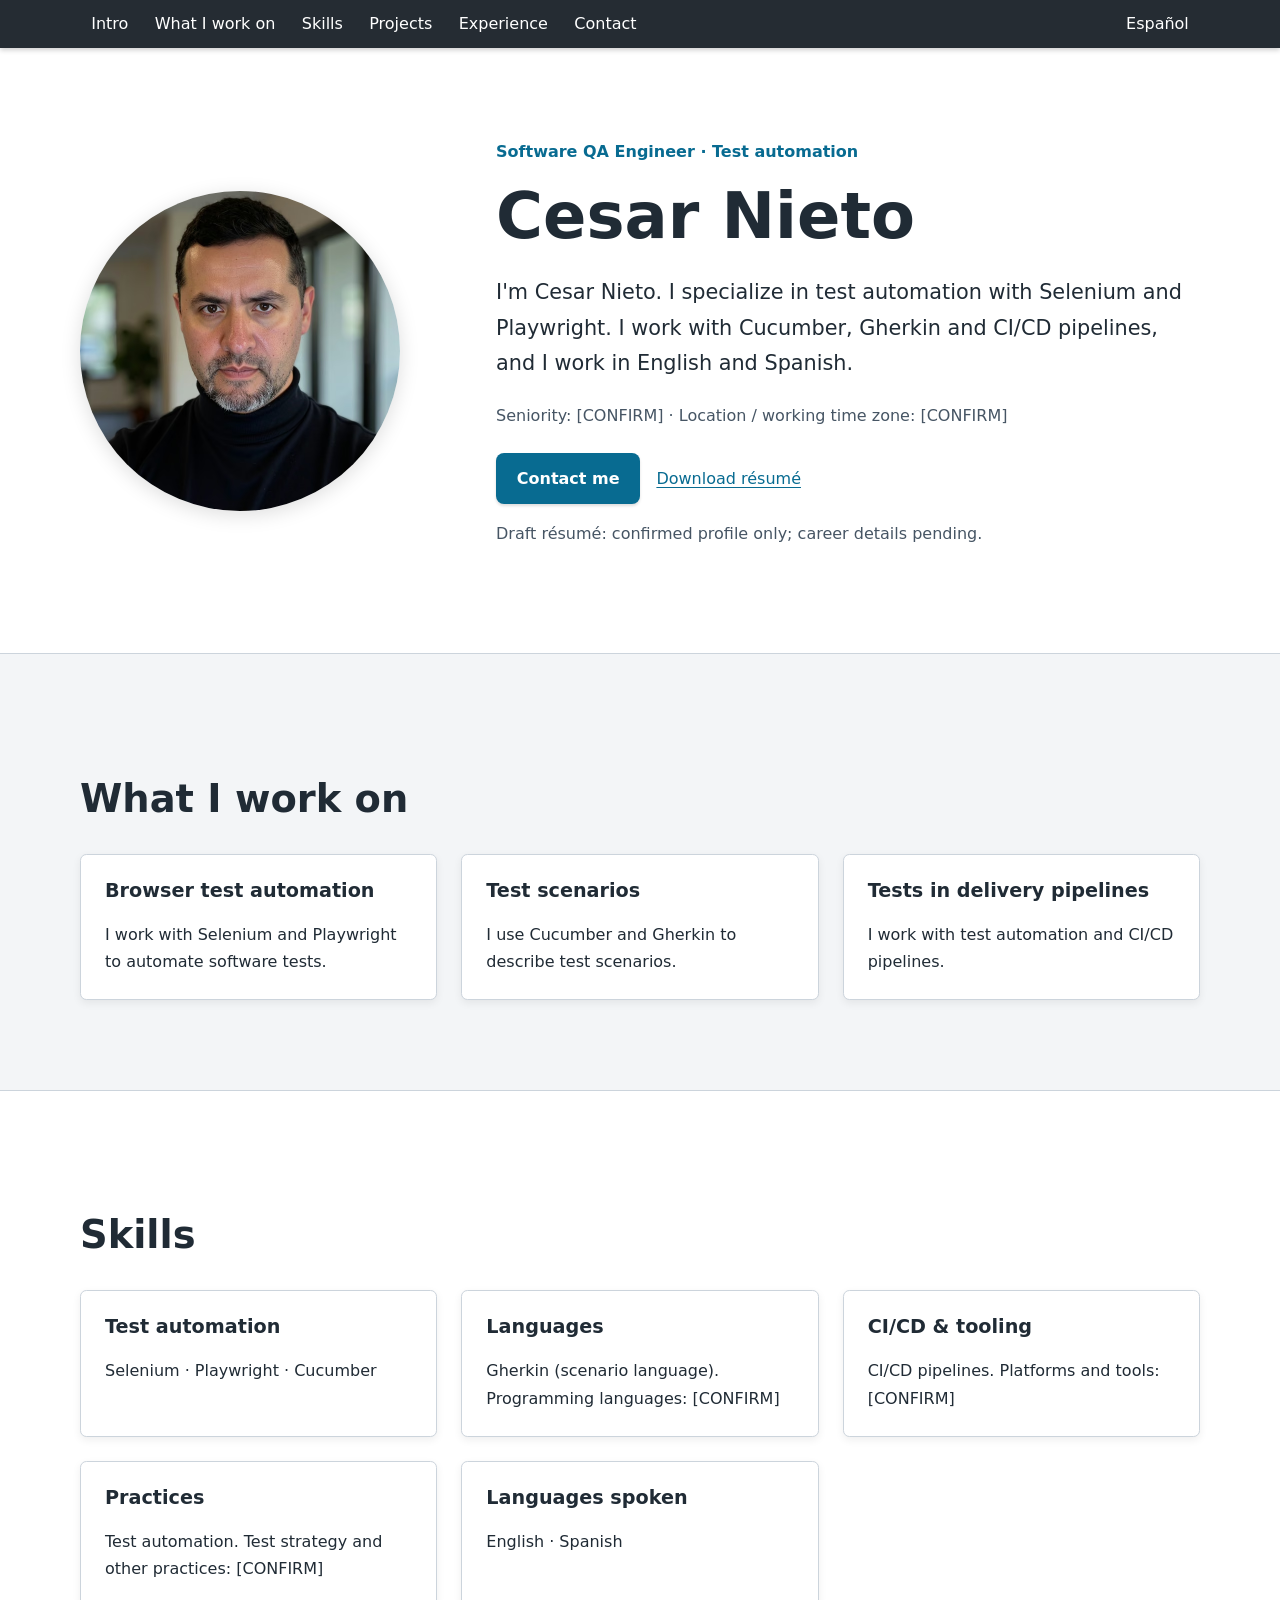
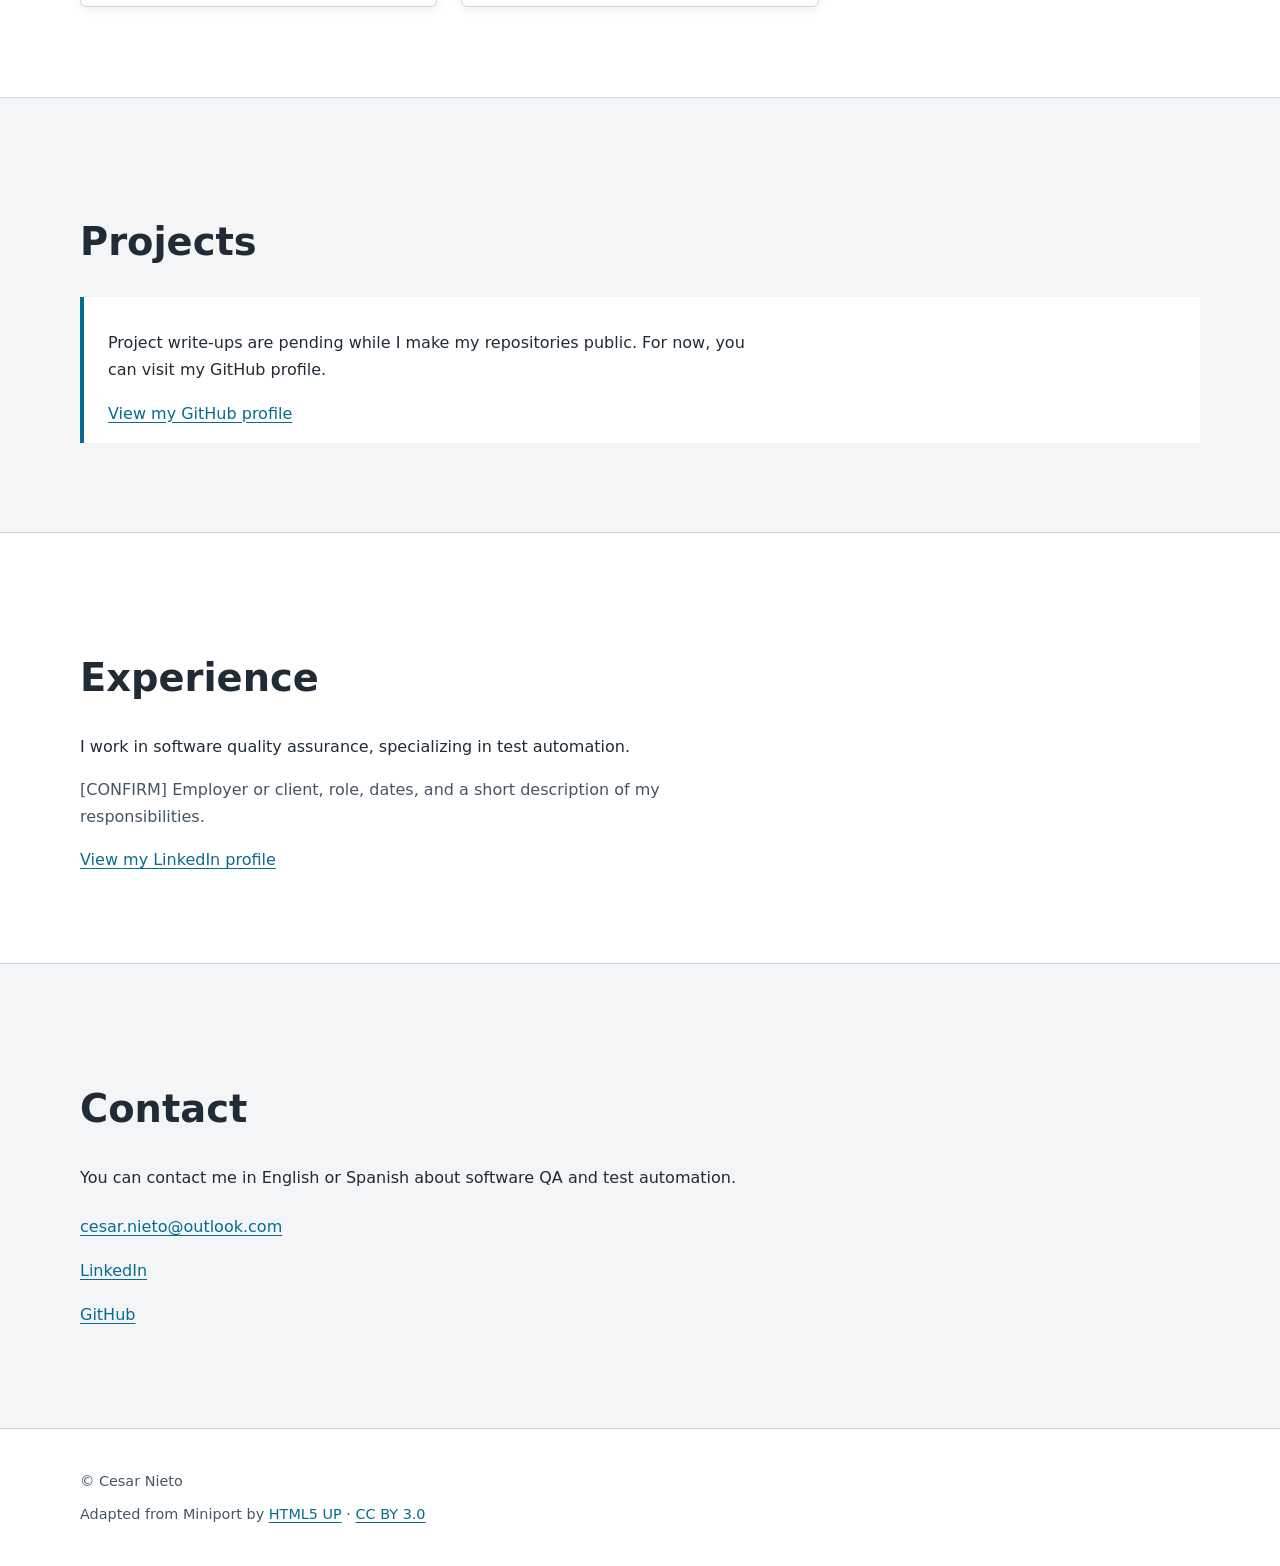
==== index.html @ 165ec26f "feat(portfolio): modernize the bilingual site and static assets" ====
<!doctype html>
<!-- Adapted from Miniport by HTML5 UP. CC BY 3.0; see LICENSE.txt. -->
<html lang="en">
<head>
  <meta charset="utf-8">
  <meta name="viewport" content="width=device-width, initial-scale=1">
  <meta name="color-scheme" content="light dark">
  <title>Cesar Nieto | Software QA Engineer</title>
  <meta name="description" content="I specialize in test automation with Selenium, Playwright, Cucumber, Gherkin and CI/CD pipelines. Contact me in English or Spanish.">
  <link rel="canonical" href="https://cesarnieto.me/">
  <link rel="alternate" hreflang="en" href="https://cesarnieto.me/">
  <link rel="alternate" hreflang="es" href="https://cesarnieto.me/es/">
  <link rel="alternate" hreflang="x-default" href="https://cesarnieto.me/">
  <meta property="og:type" content="website">
  <meta property="og:title" content="Cesar Nieto | Software QA Engineer">
  <meta property="og:description" content="I specialize in test automation with Selenium, Playwright, Cucumber, Gherkin and CI/CD pipelines. Contact me in English or Spanish.">
  <meta property="og:url" content="https://cesarnieto.me/">
  <meta property="og:locale" content="en_US">
  <meta property="og:locale:alternate" content="es_ES">
  <meta property="og:image" content="https://cesarnieto.me/images/portrait.jpg">
  <meta property="og:image:width" content="640">
  <meta property="og:image:height" content="640">
  <meta property="og:image:alt" content="Cesar Nieto">
  <meta name="twitter:card" content="summary">
  <link rel="stylesheet" href="./assets/css/site.css">
  <script type="application/ld+json">{"@context": "https://schema.org", "@type": "Person", "name": "Cesar Nieto", "url": "https://cesarnieto.me/", "jobTitle": "Software QA Engineer", "sameAs": ["https://github.com/CesarNPadilla", "https://www.linkedin.com/in/cesarnpadilla"]}</script>
</head>
<body>
  <a class="skip" href="#main">Skip to content</a>
  <nav class="nav" aria-label="Main">
    <div class="container">
      <a href="#intro">Intro</a>
      <a href="#work">What I work on</a>
      <a href="#skills">Skills</a>
      <a href="#projects">Projects</a>
      <a href="#experience">Experience</a>
      <a href="#contact">Contact</a>
      <a class="language" href="./es/" lang="es" hreflang="es">Español</a>
    </div>
  </nav>
  <main id="main" tabindex="-1">
    <section id="intro" aria-labelledby="intro-title">
      <div class="container intro">
        <picture>
          <source srcset="./images/portrait.avif" type="image/avif">
          <source srcset="./images/portrait.webp" type="image/webp">
          <img class="portrait" src="./images/portrait.jpg" alt="Portrait of Cesar Nieto" width="640" height="640" fetchpriority="high">
        </picture>
        <div>
          <p class="eyebrow">Software QA Engineer · Test automation</p>
          <h1 id="intro-title">Cesar Nieto</h1>
          <p class="lead">I'm Cesar Nieto. I specialize in test automation with Selenium and Playwright. I work with Cucumber, Gherkin and CI/CD pipelines, and I work in English and Spanish.</p>
          <p class="meta">Seniority: [CONFIRM] · Location / working time zone: [CONFIRM]</p>
          <div class="actions">
            <a class="button" href="mailto:cesar.nieto@outlook.com">Contact me</a>
            <a href="./downloads/cesar-nieto-en.txt" download aria-describedby="resume-note">Download résumé</a>
          </div>
          <p class="note" id="resume-note">Draft résumé: confirmed profile only; career details pending.</p>
        </div>
      </div>
    </section>
    <section id="work" aria-labelledby="work-title"><div class="container">
      <h2 id="work-title">What I work on</h2>
      <div class="grid">
        <article class="card"><h3>Browser test automation</h3><p>I work with Selenium and Playwright to automate software tests.</p></article>
        <article class="card"><h3>Test scenarios</h3><p>I use Cucumber and Gherkin to describe test scenarios.</p></article>
        <article class="card"><h3>Tests in delivery pipelines</h3><p>I work with test automation and CI/CD pipelines.</p></article>
      </div>
    </div></section>
    <section id="skills" aria-labelledby="skills-title"><div class="container">
      <h2 id="skills-title">Skills</h2>
      <div class="grid">
        <div class="card"><h3>Test automation</h3><p>Selenium · Playwright · Cucumber</p></div>
        <div class="card"><h3>Languages</h3><p>Gherkin (scenario language). Programming languages: [CONFIRM]</p></div>
        <div class="card"><h3>CI/CD & tooling</h3><p>CI/CD pipelines. Platforms and tools: [CONFIRM]</p></div>
        <div class="card"><h3>Practices</h3><p>Test automation. Test strategy and other practices: [CONFIRM]</p></div>
        <div class="card"><h3>Languages spoken</h3><p>English · Spanish</p></div>
      </div>
    </div></section>
    <section id="projects" aria-labelledby="projects-title"><div class="container">
      <h2 id="projects-title">Projects</h2>
      <div class="pending"><p>Project write-ups are pending while I make my repositories public. For now, you can visit my GitHub profile.</p>
        <a href="https://github.com/CesarNPadilla">View my GitHub profile</a>
      </div>
    </div></section>
    <section id="experience" aria-labelledby="experience-title"><div class="container">
      <h2 id="experience-title">Experience</h2>
      <p>I work in software quality assurance, specializing in test automation.</p><p class="note">[CONFIRM] Employer or client, role, dates, and a short description of my responsibilities.</p>
      <a href="https://www.linkedin.com/in/cesarnpadilla">View my LinkedIn profile</a>
    </div></section>
    <section id="contact" aria-labelledby="contact-title"><div class="container">
      <h2 id="contact-title">Contact</h2><p>You can contact me in English or Spanish about software QA and test automation.</p>
      <address>
        <a href="mailto:cesar.nieto@outlook.com">cesar.nieto@outlook.com</a><br>
        <a href="https://www.linkedin.com/in/cesarnpadilla">LinkedIn</a><br>
        <a href="https://github.com/CesarNPadilla">GitHub</a>
      </address>
    </div></section>
  </main>
  <footer><div class="container">
    <p>© Cesar Nieto</p>
    <p>Adapted from Miniport by <a href="https://html5up.net">HTML5 UP</a> · <a href="./LICENSE.txt">CC BY 3.0</a></p>
  </div></footer>
</body>
</html>
---- assets/css/site.css ----
/* Adapted from Miniport by HTML5 UP; attribution retained in each page. */
:root{color-scheme:light dark;--bg:#fff;--panel:#f3f5f7;--card:#fff;--text:#202b35;--muted:#465564;--accent:#086b91;--border:#ccd4dc;--nav:#252c33;--focus:#a64200}
*{box-sizing:border-box}html{scroll-behavior:smooth;scroll-padding-top:7rem}body{margin:0;background:var(--bg);color:var(--text);font:1rem/1.7 system-ui,-apple-system,"Segoe UI",sans-serif}a{color:var(--accent);text-underline-offset:.2em}a:hover{text-decoration-thickness:.15em}a:focus-visible{outline:3px solid var(--focus);outline-offset:5px}h1,h2,h3{line-height:1.2;color:var(--text)}h1{font-size:clamp(2.2rem,6vw,4rem);margin:.2em 0}h2{font-size:clamp(1.7rem,4vw,2.4rem)}h3{font-size:1.2rem}p{max-width:65ch}img{display:block;max-width:100%;height:auto}.container{width:min(70rem,100% - 3rem);margin:auto}.skip{position:absolute;left:1rem;top:-8rem;background:var(--bg);padding:1rem;z-index:10}.skip:focus{top:1rem}.nav{background:var(--nav);position:sticky;top:0;z-index:2;box-shadow:0 2px 5px #0003}.nav .container{display:flex;flex-wrap:wrap;align-items:center;justify-content:center;gap:.25rem}.nav a{color:#fff;display:inline-flex;align-items:center;min-height:48px;padding:.5rem .7rem;text-decoration:none;border-radius:.3rem}.nav a:hover,.nav a[aria-current]{background:#414c57}.nav a:focus-visible{outline-color:#ffc078;outline-offset:-3px}.language{margin-inline-start:auto}section{padding:clamp(3rem,7vw,6rem) 0;border-bottom:1px solid var(--border)}section:nth-child(even){background:var(--panel)}.intro{display:grid;grid-template-columns:minmax(0,1fr) minmax(15rem,2fr);align-items:center;gap:clamp(2rem,5vw,4rem)}.portrait{width:100%;max-width:20rem;border-radius:50%;box-shadow:0 4px 20px #0002}.eyebrow{font-weight:700;color:var(--accent);margin:0}.lead{font-size:clamp(1.1rem,2vw,1.3rem)}.meta,.note{color:var(--muted)}.actions{display:flex;flex-wrap:wrap;gap:1rem;align-items:center;margin-top:1.5rem}.button{display:inline-flex;align-items:center;justify-content:center;min-height:48px;padding:.75rem 1.3rem;background:var(--accent);color:#fff;border-radius:.5rem;font-weight:650;text-decoration:none;box-shadow:0 2px 3px #0002}.grid{display:grid;grid-template-columns:repeat(auto-fit,minmax(min(100%,18rem),1fr));gap:1.5rem}.card{padding:1.5rem;background:var(--card);border:1px solid var(--border);border-radius:.4rem;box-shadow:0 3px 8px #0001}.card h3{margin-top:0}.card p:last-child{margin-bottom:0}ul{padding-inline-start:1.25rem}.pending{border-inline-start:4px solid var(--accent);padding:1rem 1.5rem;background:var(--card)}address{font-style:normal;overflow-wrap:anywhere}address a{display:inline-block;min-height:44px;padding:.4rem 0}footer{padding:2rem 0;color:var(--muted);font-size:.9rem}footer p{margin:.5rem 0}
@media(prefers-color-scheme:dark){:root{--bg:#171e25;--panel:#202932;--card:#25313b;--text:#f0f4f8;--muted:#c2ceda;--accent:#8dd8f6;--border:#52616f;--focus:#ffc078}.button{background:#096e94;color:#fff}}
@media(max-width:650px){.intro{grid-template-columns:1fr}.portrait{max-width:12rem;margin:auto}.container{width:calc(100% - 2rem)}.nav{position:relative}.language{margin-inline-start:0}.nav a{padding:.5rem}.intro .actions{align-items:stretch}.button{width:100%}}
@media(prefers-reduced-motion:reduce){html{scroll-behavior:auto}}
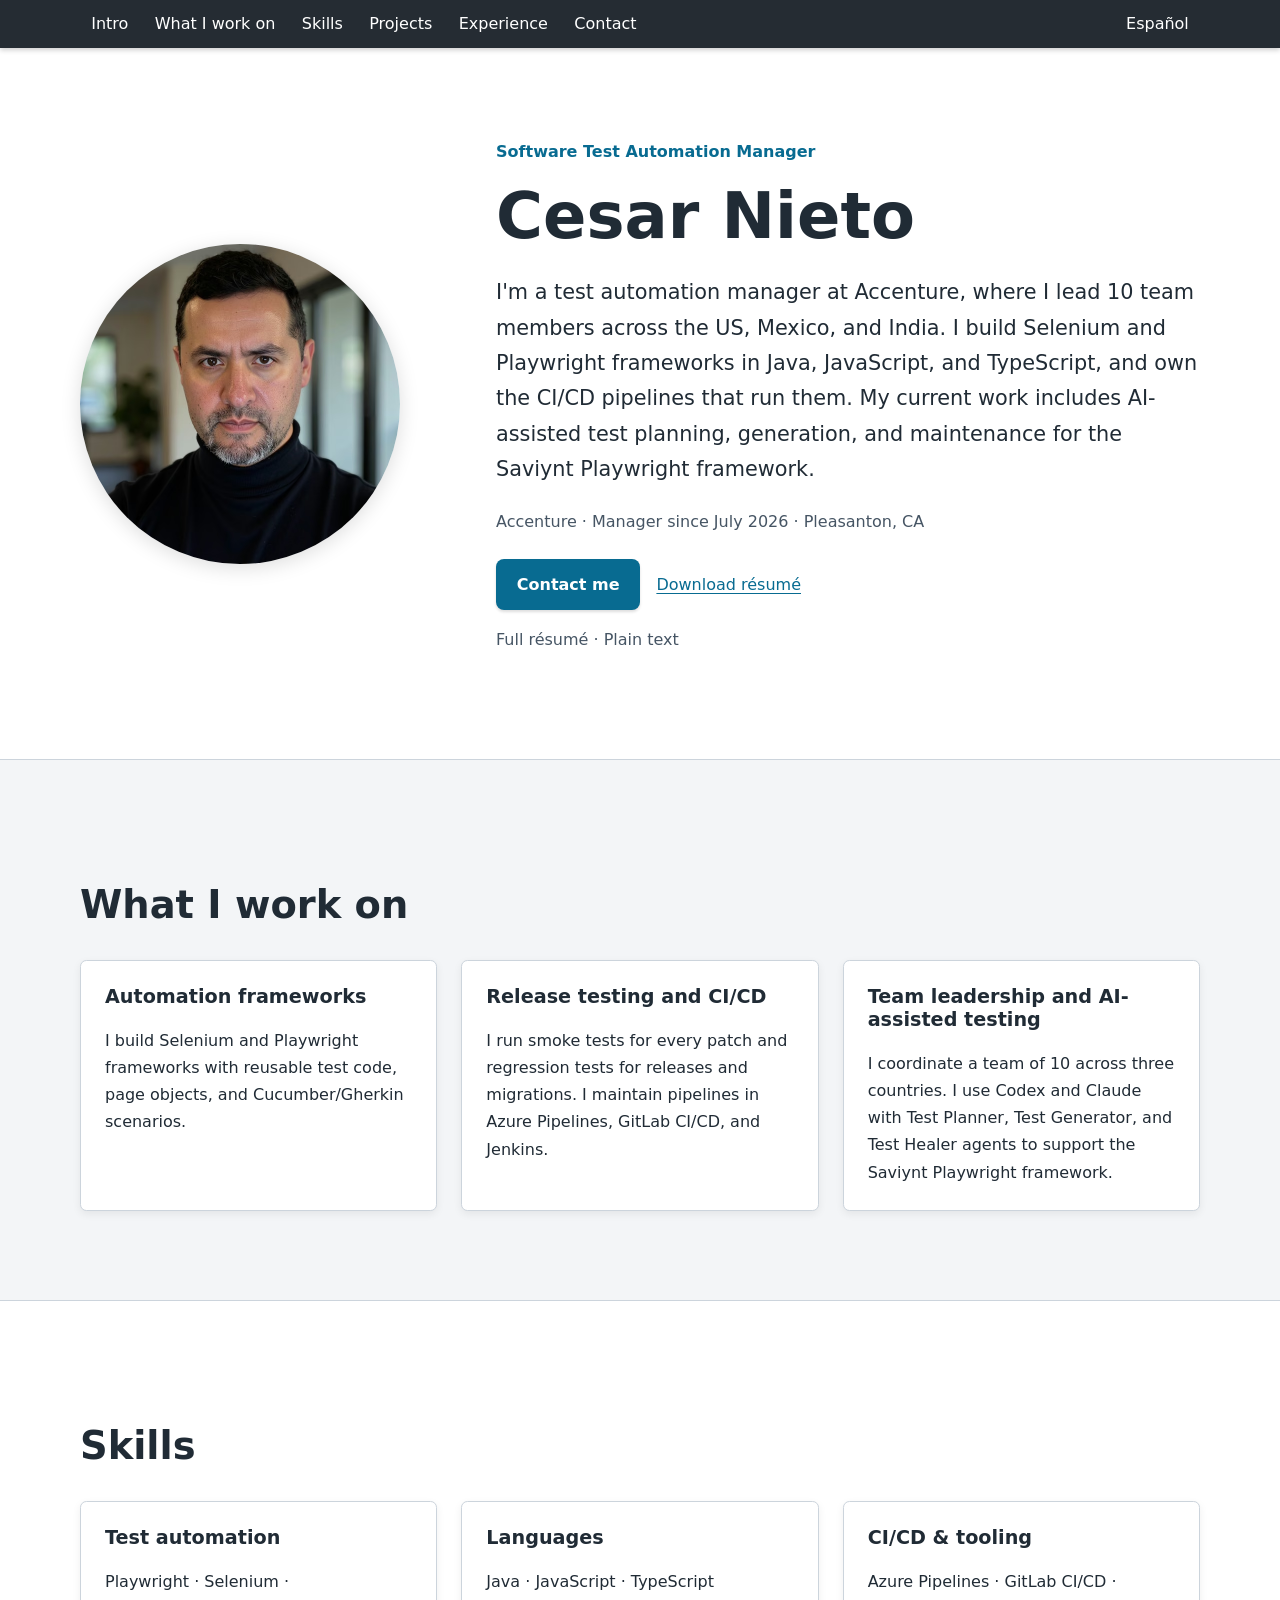
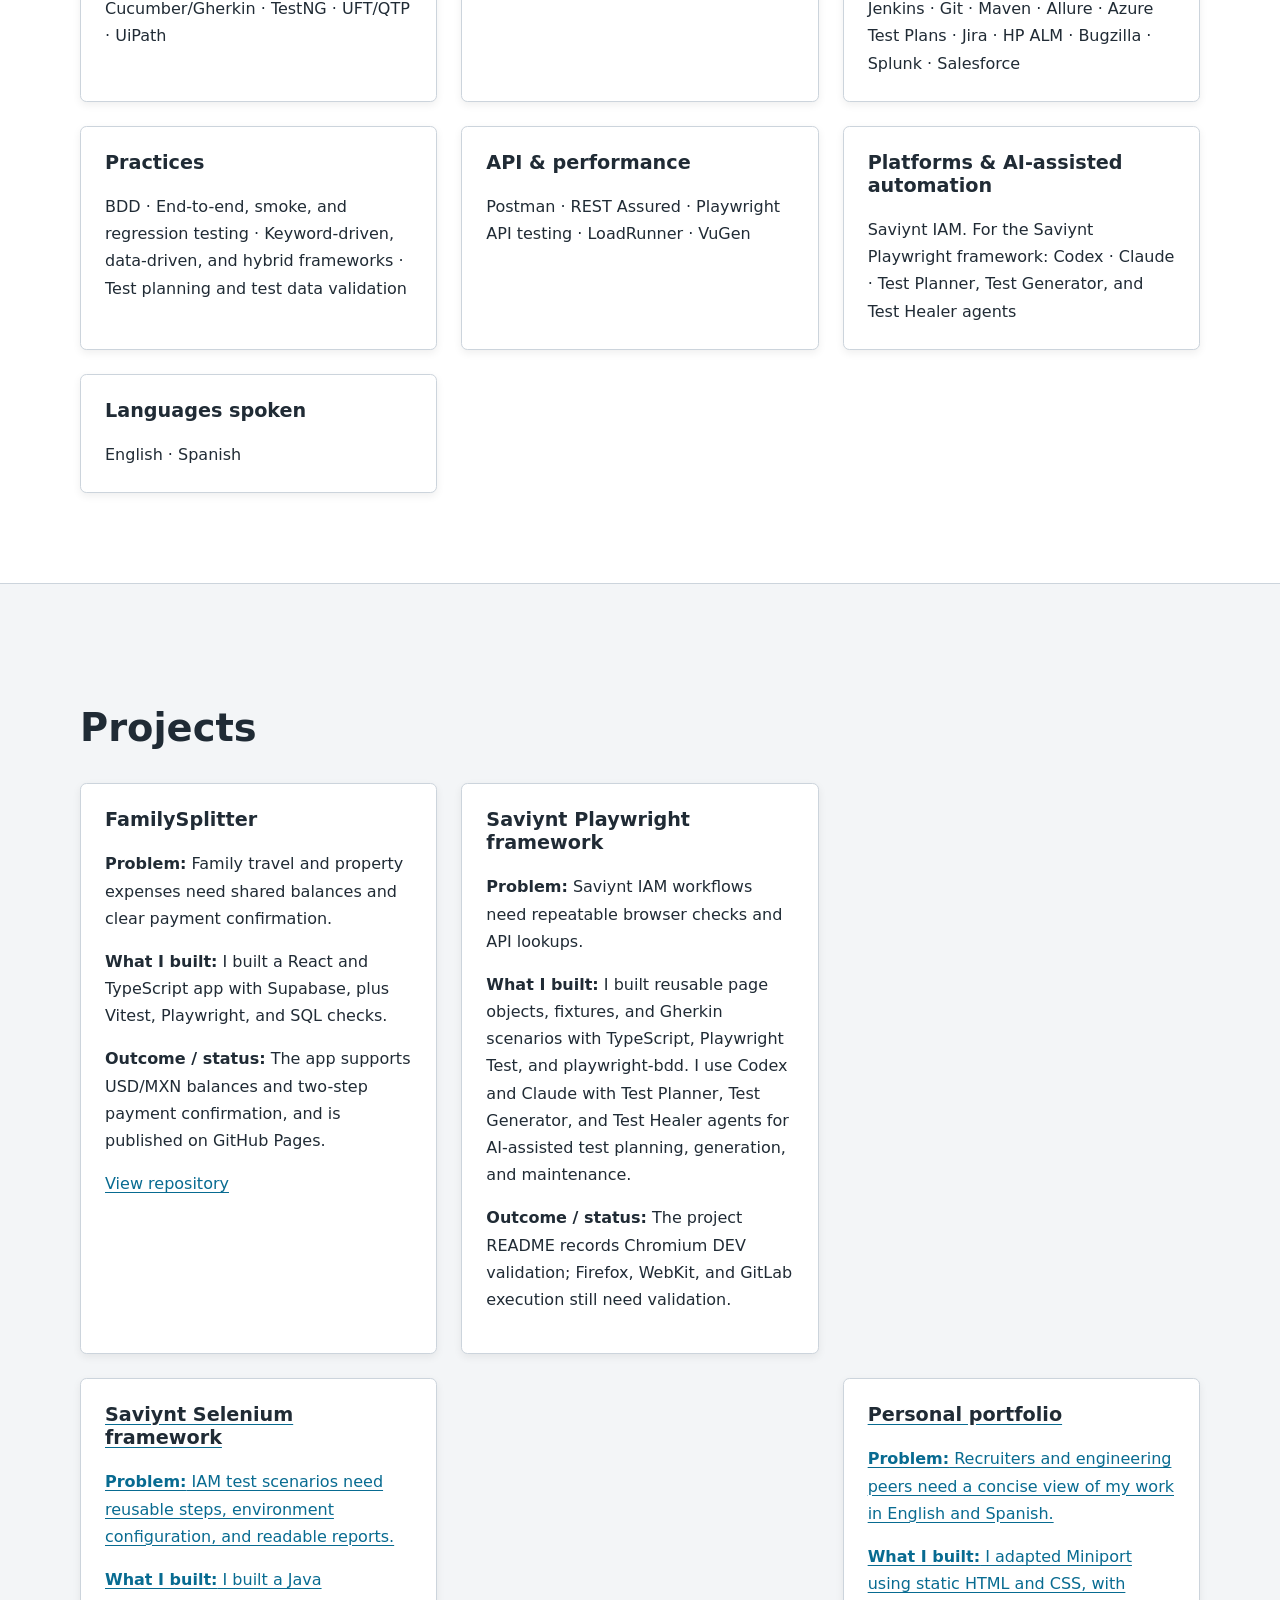
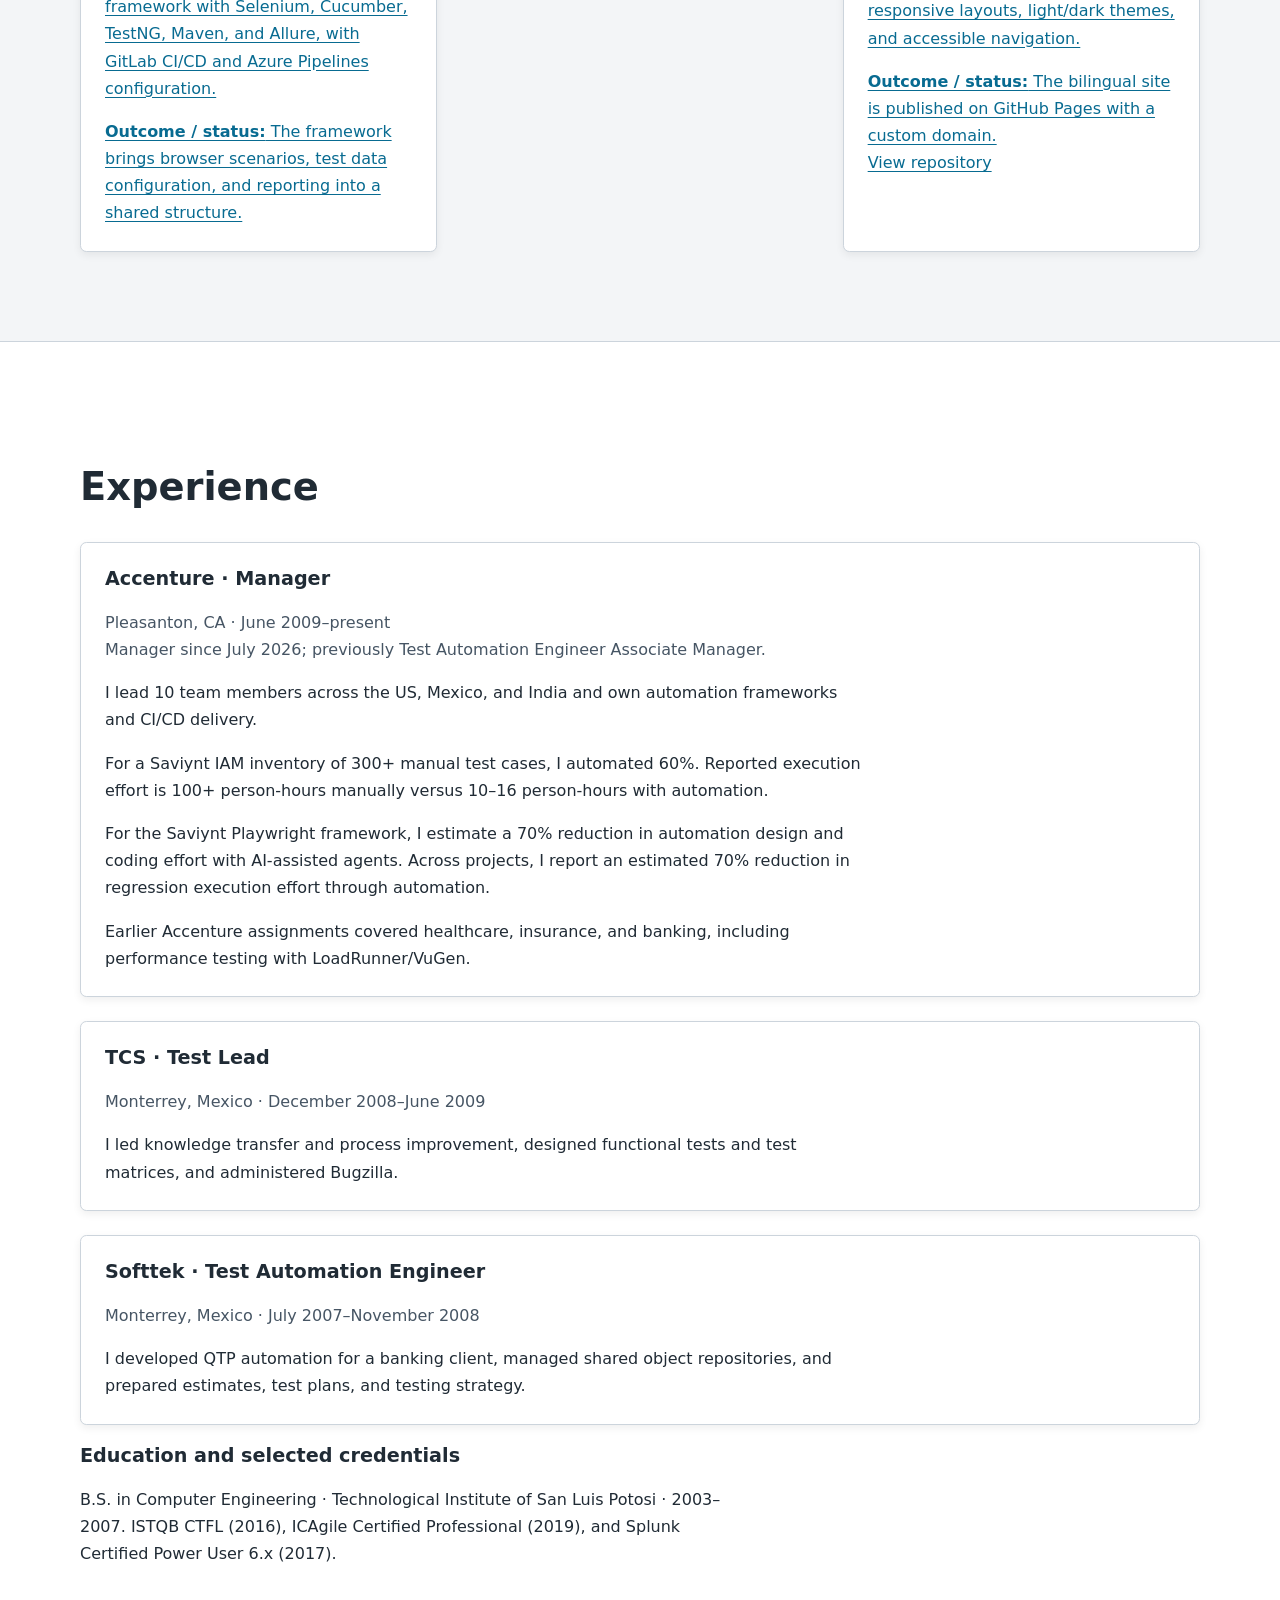
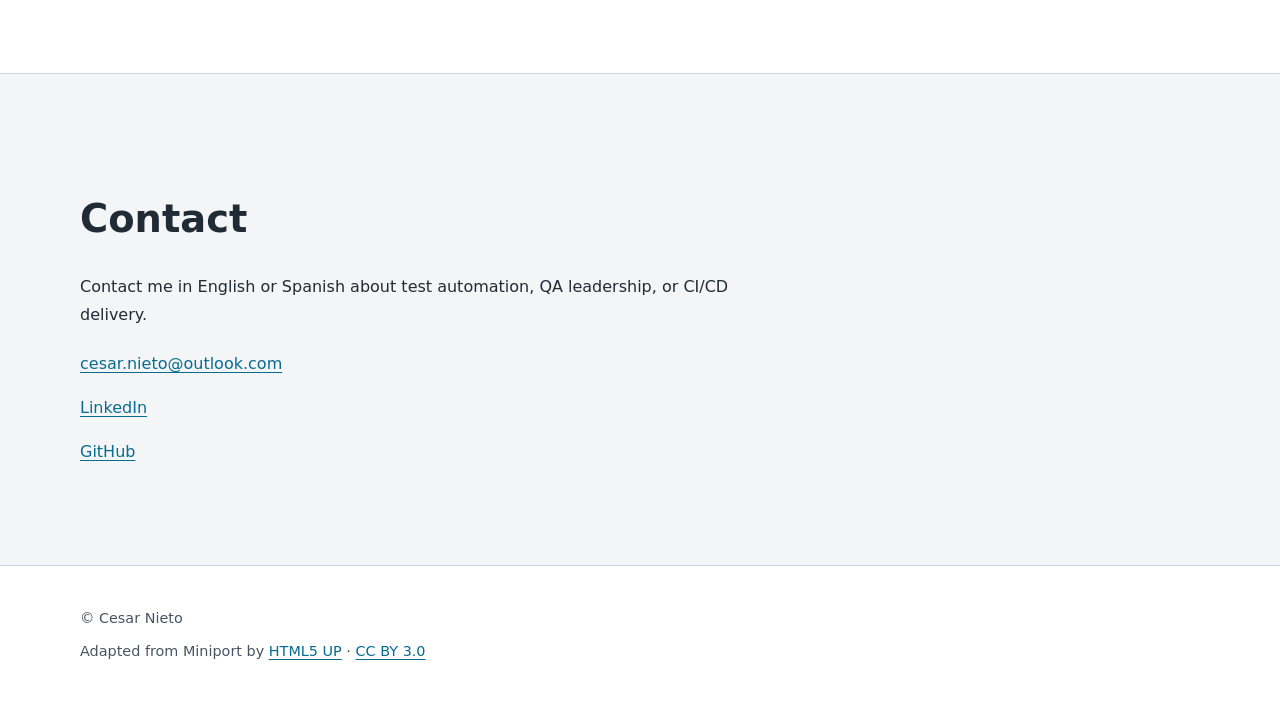
==== commit 35990896: "feat(portfolio): add career history and automation projects Replace draft resumes with complete Engl" ====
--- a/index.html
+++ b/index.html
@@ -5,15 +5,15 @@
   <meta charset="utf-8">
   <meta name="viewport" content="width=device-width, initial-scale=1">
   <meta name="color-scheme" content="light dark">
-  <title>Cesar Nieto | Software QA Engineer</title>
-  <meta name="description" content="I specialize in test automation with Selenium, Playwright, Cucumber, Gherkin and CI/CD pipelines. Contact me in English or Spanish.">
+  <title>Cesar Nieto | Software Test Automation Manager</title>
+  <meta name="description" content="Test automation manager at Accenture. Selenium and Playwright frameworks, Saviynt IAM testing, and CI/CD delivery. English and Spanish.">
   <link rel="canonical" href="https://cesarnieto.me/">
   <link rel="alternate" hreflang="en" href="https://cesarnieto.me/">
   <link rel="alternate" hreflang="es" href="https://cesarnieto.me/es/">
   <link rel="alternate" hreflang="x-default" href="https://cesarnieto.me/">
   <meta property="og:type" content="website">
-  <meta property="og:title" content="Cesar Nieto | Software QA Engineer">
-  <meta property="og:description" content="I specialize in test automation with Selenium, Playwright, Cucumber, Gherkin and CI/CD pipelines. Contact me in English or Spanish.">
+  <meta property="og:title" content="Cesar Nieto | Software Test Automation Manager">
+  <meta property="og:description" content="Test automation manager at Accenture. Selenium and Playwright frameworks, Saviynt IAM testing, and CI/CD delivery. English and Spanish.">
   <meta property="og:url" content="https://cesarnieto.me/">
   <meta property="og:locale" content="en_US">
   <meta property="og:locale:alternate" content="es_ES">
@@ -23,7 +23,7 @@
   <meta property="og:image:alt" content="Cesar Nieto">
   <meta name="twitter:card" content="summary">
   <link rel="stylesheet" href="./assets/css/site.css">
-  <script type="application/ld+json">{"@context": "https://schema.org", "@type": "Person", "name": "Cesar Nieto", "url": "https://cesarnieto.me/", "jobTitle": "Software QA Engineer", "sameAs": ["https://github.com/CesarNPadilla", "https://www.linkedin.com/in/cesarnpadilla"]}</script>
+  <script type="application/ld+json">{"@context": "https://schema.org", "@type": "Person", "name": "Cesar Nieto", "url": "https://cesarnieto.me/", "jobTitle": "Software Test Automation Manager", "sameAs": ["https://github.com/CesarNPadilla", "https://www.linkedin.com/in/cesarnpadilla"]}</script>
 </head>
 <body>
   <a class="skip" href="#main">Skip to content</a>
@@ -47,49 +47,55 @@
           <img class="portrait" src="./images/portrait.jpg" alt="Portrait of Cesar Nieto" width="640" height="640" fetchpriority="high">
         </picture>
         <div>
-          <p class="eyebrow">Software QA Engineer · Test automation</p>
+          <p class="eyebrow">Software Test Automation Manager</p>
           <h1 id="intro-title">Cesar Nieto</h1>
-          <p class="lead">I'm Cesar Nieto. I specialize in test automation with Selenium and Playwright. I work with Cucumber, Gherkin and CI/CD pipelines, and I work in English and Spanish.</p>
-          <p class="meta">Seniority: [CONFIRM] · Location / working time zone: [CONFIRM]</p>
+          <p class="lead">I'm a test automation manager at Accenture, where I lead 10 team members across the US, Mexico, and India. I build Selenium and Playwright frameworks in Java, JavaScript, and TypeScript, and own the CI/CD pipelines that run them. My current work includes AI-assisted test planning, generation, and maintenance for the Saviynt Playwright framework.</p>
+          <p class="meta">Accenture · Manager since July 2026 · Pleasanton, CA</p>
           <div class="actions">
             <a class="button" href="mailto:cesar.nieto@outlook.com">Contact me</a>
             <a href="./downloads/cesar-nieto-en.txt" download aria-describedby="resume-note">Download résumé</a>
           </div>
-          <p class="note" id="resume-note">Draft résumé: confirmed profile only; career details pending.</p>
+          <p class="note" id="resume-note">Full résumé · Plain text</p>
         </div>
       </div>
     </section>
     <section id="work" aria-labelledby="work-title"><div class="container">
       <h2 id="work-title">What I work on</h2>
-      <div class="grid">
-        <article class="card"><h3>Browser test automation</h3><p>I work with Selenium and Playwright to automate software tests.</p></article>
-        <article class="card"><h3>Test scenarios</h3><p>I use Cucumber and Gherkin to describe test scenarios.</p></article>
-        <article class="card"><h3>Tests in delivery pipelines</h3><p>I work with test automation and CI/CD pipelines.</p></article>
-      </div>
+<div class="grid">
+<article class="card"><h3>Automation frameworks</h3><p>I build Selenium and Playwright frameworks with reusable test code, page objects, and Cucumber/Gherkin scenarios.</p></article>
+<article class="card"><h3>Release testing and CI/CD</h3><p>I run smoke tests for every patch and regression tests for releases and migrations. I maintain pipelines in Azure Pipelines, GitLab CI/CD, and Jenkins.</p></article>
+<article class="card"><h3>Team leadership and AI-assisted testing</h3><p>I coordinate a team of 10 across three countries. I use Codex and Claude with Test Planner, Test Generator, and Test Healer agents to support the Saviynt Playwright framework.</p></article>
+</div>
     </div></section>
     <section id="skills" aria-labelledby="skills-title"><div class="container">
       <h2 id="skills-title">Skills</h2>
-      <div class="grid">
-        <div class="card"><h3>Test automation</h3><p>Selenium · Playwright · Cucumber</p></div>
-        <div class="card"><h3>Languages</h3><p>Gherkin (scenario language). Programming languages: [CONFIRM]</p></div>
-        <div class="card"><h3>CI/CD & tooling</h3><p>CI/CD pipelines. Platforms and tools: [CONFIRM]</p></div>
-        <div class="card"><h3>Practices</h3><p>Test automation. Test strategy and other practices: [CONFIRM]</p></div>
-        <div class="card"><h3>Languages spoken</h3><p>English · Spanish</p></div>
-      </div>
+<div class="grid">
+<article class="card"><h3>Test automation</h3><p>Playwright · Selenium · Cucumber/Gherkin · TestNG · UFT/QTP · UiPath</p></article>
+<article class="card"><h3>Languages</h3><p>Java · JavaScript · TypeScript</p></article>
+<article class="card"><h3>CI/CD & tooling</h3><p>Azure Pipelines · GitLab CI/CD · Jenkins · Git · Maven · Allure · Azure Test Plans · Jira · HP ALM · Bugzilla · Splunk · Salesforce</p></article>
+<article class="card"><h3>Practices</h3><p>BDD · End-to-end, smoke, and regression testing · Keyword-driven, data-driven, and hybrid frameworks · Test planning and test data validation</p></article>
+<article class="card"><h3>API & performance</h3><p>Postman · REST Assured · Playwright API testing · LoadRunner · VuGen</p></article>
+<article class="card"><h3>Platforms & AI-assisted automation</h3><p>Saviynt IAM. For the Saviynt Playwright framework: Codex · Claude · Test Planner, Test Generator, and Test Healer agents</p></article>
+<article class="card"><h3>Languages spoken</h3><p>English · Spanish</p></article>
+</div>
     </div></section>
     <section id="projects" aria-labelledby="projects-title"><div class="container">
       <h2 id="projects-title">Projects</h2>
-      <div class="pending"><p>Project write-ups are pending while I make my repositories public. For now, you can visit my GitHub profile.</p>
-        <a href="https://github.com/CesarNPadilla">View my GitHub profile</a>
-      </div>
+<div class="grid">
+<article class="card"><h3>FamilySplitter</h3><p><strong>Problem:</strong> Family travel and property expenses need shared balances and clear payment confirmation.</p><p><strong>What I built:</strong> I built a React and TypeScript app with Supabase, plus Vitest, Playwright, and SQL checks.</p><p><strong>Outcome / status:</strong> The app supports USD/MXN balances and two-step payment confirmation, and is published on GitHub Pages.</p><a href="https://github.com/CesarNPadilla/FamilySplitter">View repository</a></article>
+<article class="card"><h3>Saviynt Playwright framework</h3><p><strong>Problem:</strong> Saviynt IAM workflows need repeatable browser checks and API lookups.</p><p><strong>What I built:</strong> I built reusable page objects, fixtures, and Gherkin scenarios with TypeScript, Playwright Test, and playwright-bdd. I use Codex and Claude with Test Planner, Test Generator, and Test Healer agents for AI-assisted test planning, generation, and maintenance.</p><p><strong>Outcome / status:</strong> The project README records Chromium DEV validation; Firefox, WebKit, and GitLab execution still need validation.</p><a href="https://github.com/CesarNPadilla/automation-playwright-framework"></article>
+<article class="card"><h3>Saviynt Selenium framework</h3><p><strong>Problem:</strong> IAM test scenarios need reusable steps, environment configuration, and readable reports.</p><p><strong>What I built:</strong> I built a Java framework with Selenium, Cucumber, TestNG, Maven, and Allure, with GitLab CI/CD and Azure Pipelines configuration.</p><p><strong>Outcome / status:</strong> The framework brings browser scenarios, test data configuration, and reporting into a shared structure.</p><a href="https://github.com/CesarNPadilla/Saviynt_Framework"></article>
+<article class="card"><h3>Personal portfolio</h3><p><strong>Problem:</strong> Recruiters and engineering peers need a concise view of my work in English and Spanish.</p><p><strong>What I built:</strong> I adapted Miniport using static HTML and CSS, with responsive layouts, light/dark themes, and accessible navigation.</p><p><strong>Outcome / status:</strong> The bilingual site is published on GitHub Pages with a custom domain.</p><a href="https://github.com/CesarNPadilla/CesarNieto.me">View repository</a></article>
+</div>
     </div></section>
     <section id="experience" aria-labelledby="experience-title"><div class="container">
       <h2 id="experience-title">Experience</h2>
-      <p>I work in software quality assurance, specializing in test automation.</p><p class="note">[CONFIRM] Employer or client, role, dates, and a short description of my responsibilities.</p>
-      <a href="https://www.linkedin.com/in/cesarnpadilla">View my LinkedIn profile</a>
+<div class="experience-list"><article class="card"><h3>Accenture · Manager</h3><p class="meta">Pleasanton, CA · June 2009–present<br>Manager since July 2026; previously Test Automation Engineer Associate Manager.</p><p>I lead 10 team members across the US, Mexico, and India and own automation frameworks and CI/CD delivery.</p><p>For a Saviynt IAM inventory of 300+ manual test cases, I automated 60%. Reported execution effort is 100+ person-hours manually versus 10–16 person-hours with automation.</p><p>For the Saviynt Playwright framework, I estimate a 70% reduction in automation design and coding effort with AI-assisted agents. Across projects, I report an estimated 70% reduction in regression execution effort through automation.</p><p>Earlier Accenture assignments covered healthcare, insurance, and banking, including performance testing with LoadRunner/VuGen.</p></article>
+<article class="card"><h3>TCS · Test Lead</h3><p class="meta">Monterrey, Mexico · December 2008–June 2009</p><p>I led knowledge transfer and process improvement, designed functional tests and test matrices, and administered Bugzilla.</p></article>
+<article class="card"><h3>Softtek · Test Automation Engineer</h3><p class="meta">Monterrey, Mexico · July 2007–November 2008</p><p>I developed QTP automation for a banking client, managed shared object repositories, and prepared estimates, test plans, and testing strategy.</p></article></div><h3>Education and selected credentials</h3><p>B.S. in Computer Engineering · Technological Institute of San Luis Potosi · 2003–2007. ISTQB CTFL (2016), ICAgile Certified Professional (2019), and Splunk Certified Power User 6.x (2017).</p>
     </div></section>
     <section id="contact" aria-labelledby="contact-title"><div class="container">
-      <h2 id="contact-title">Contact</h2><p>You can contact me in English or Spanish about software QA and test automation.</p>
+      <h2 id="contact-title">Contact</h2><p>Contact me in English or Spanish about test automation, QA leadership, or CI/CD delivery.</p>
       <address>
         <a href="mailto:cesar.nieto@outlook.com">cesar.nieto@outlook.com</a><br>
         <a href="https://www.linkedin.com/in/cesarnpadilla">LinkedIn</a><br>
--- a/assets/css/site.css
+++ b/assets/css/site.css
@@ -4,3 +4,5 @@
 @media(prefers-color-scheme:dark){:root{--bg:#171e25;--panel:#202932;--card:#25313b;--text:#f0f4f8;--muted:#c2ceda;--accent:#8dd8f6;--border:#52616f;--focus:#ffc078}.button{background:#096e94;color:#fff}}
 @media(max-width:650px){.intro{grid-template-columns:1fr}.portrait{max-width:12rem;margin:auto}.container{width:calc(100% - 2rem)}.nav{position:relative}.language{margin-inline-start:0}.nav a{padding:.5rem}.intro .actions{align-items:stretch}.button{width:100%}}
 @media(prefers-reduced-motion:reduce){html{scroll-behavior:auto}}
+
+.experience-list{display:grid;gap:1.5rem}.experience-list p{max-width:75ch}
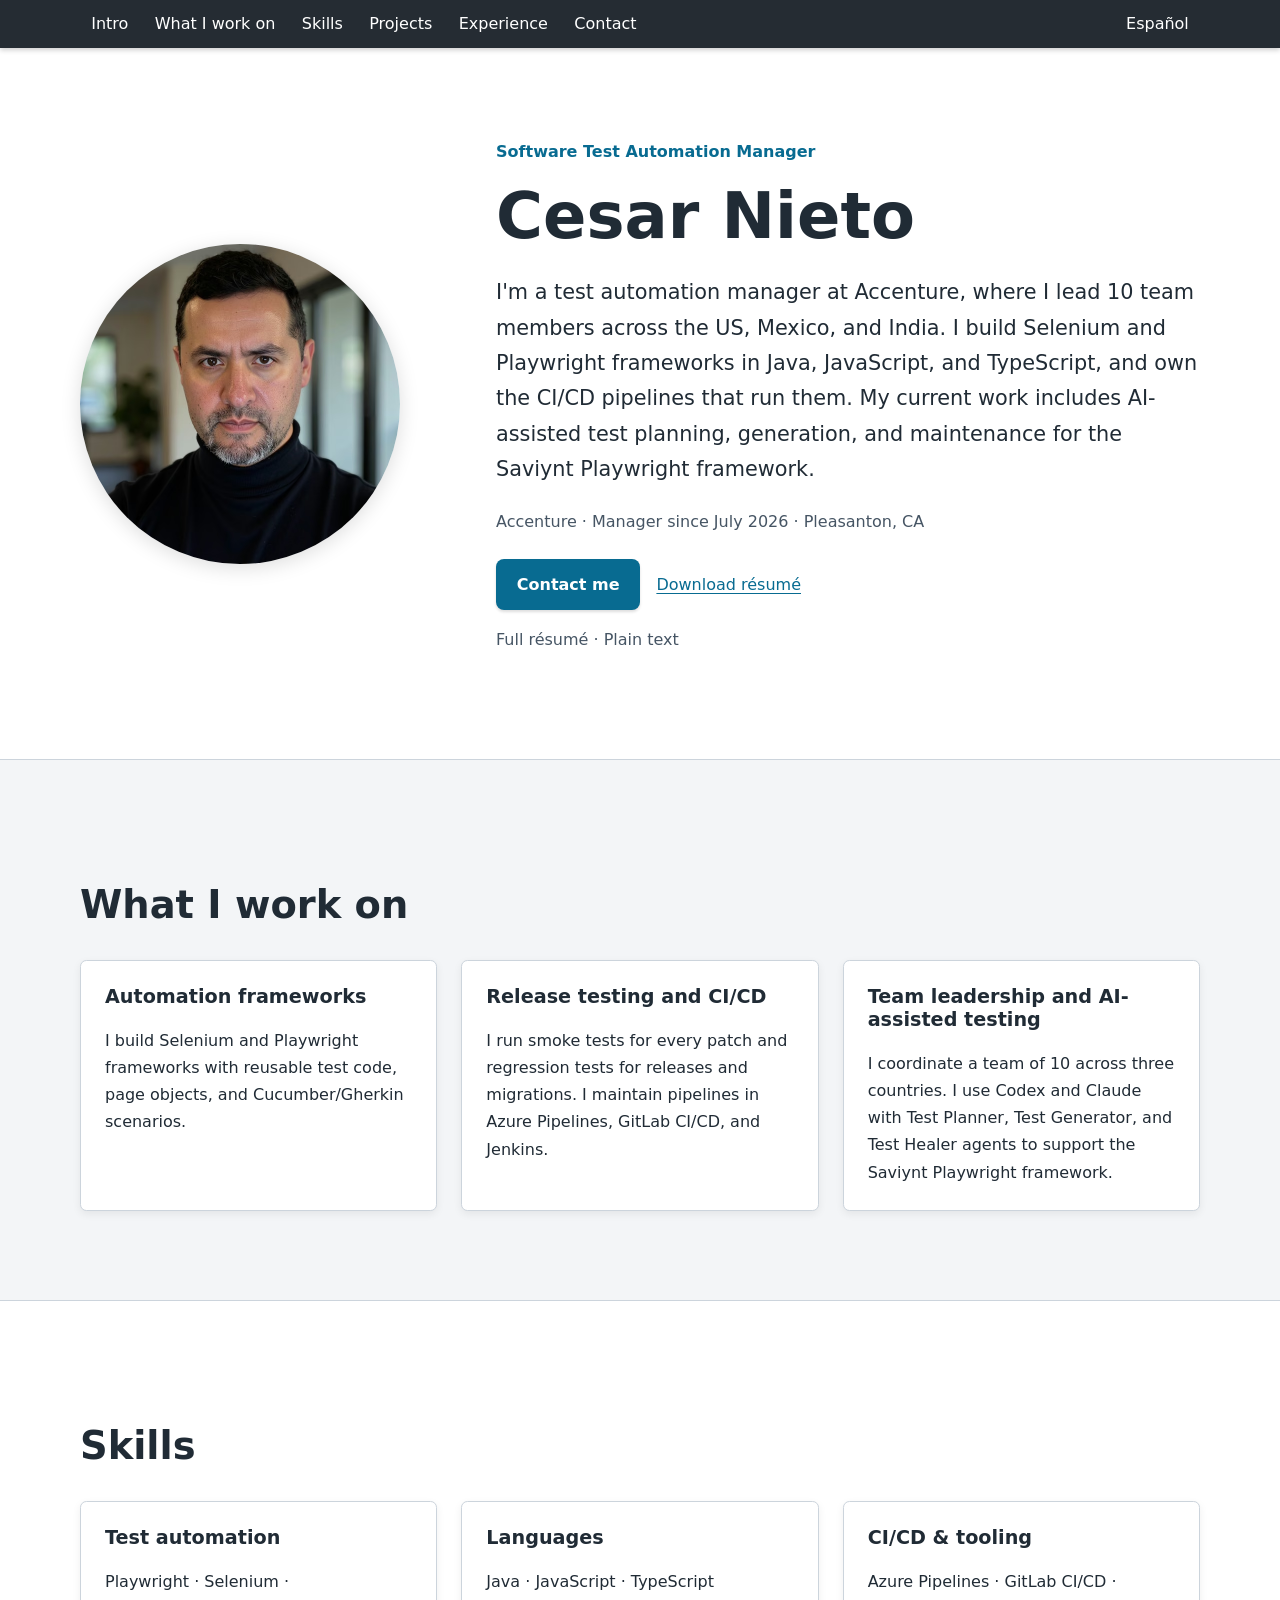
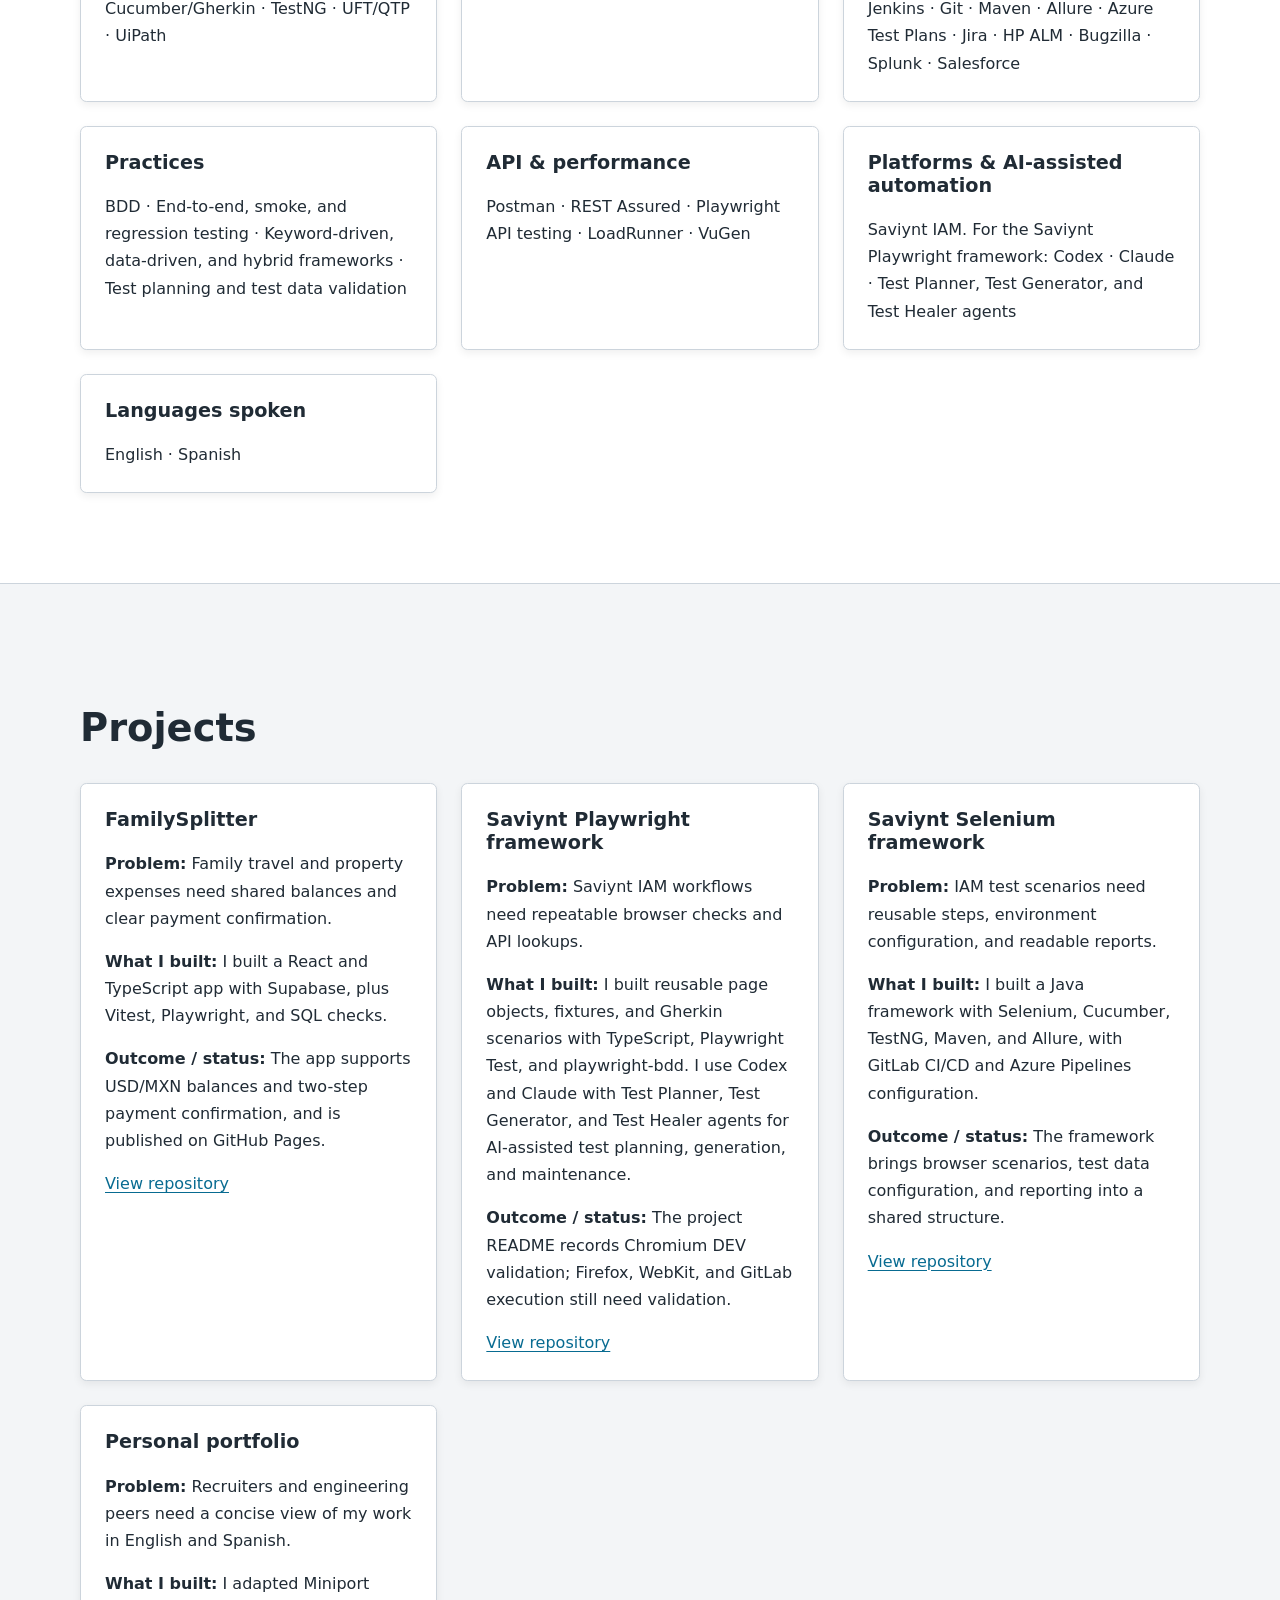
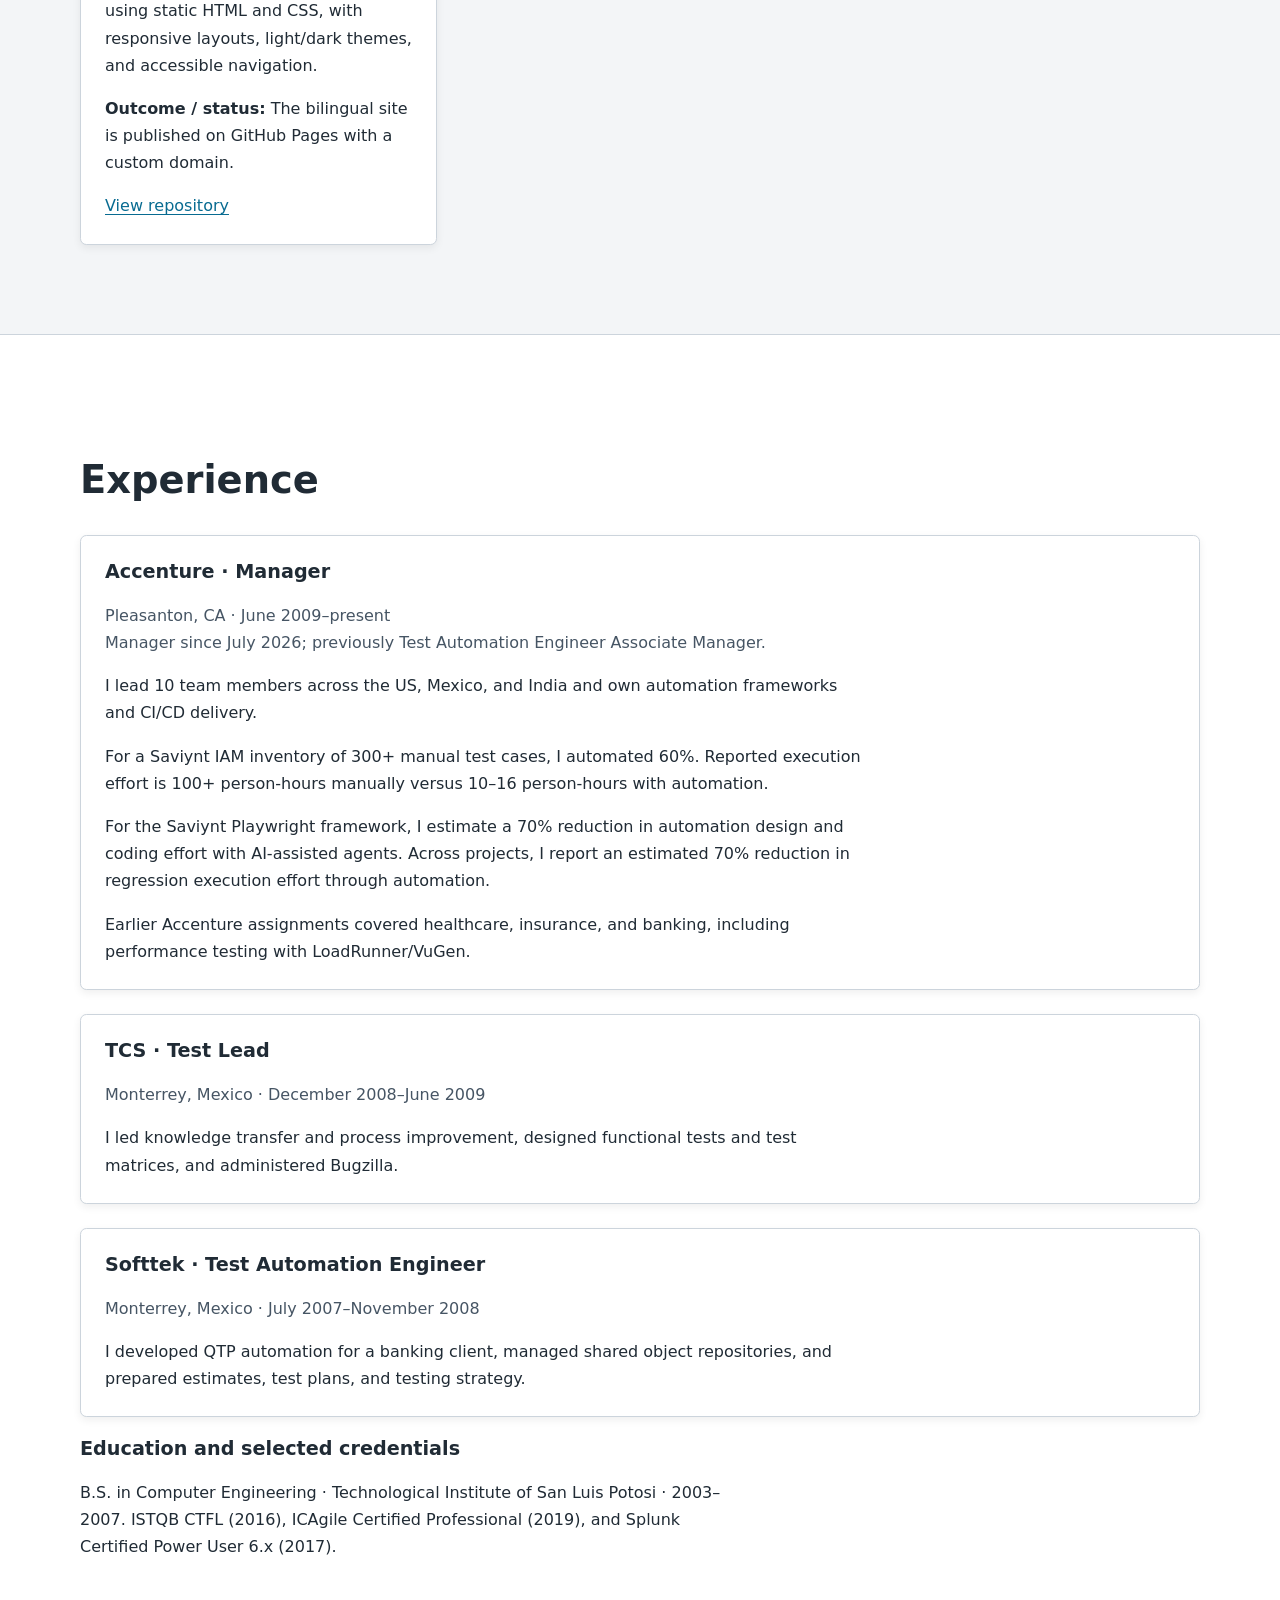
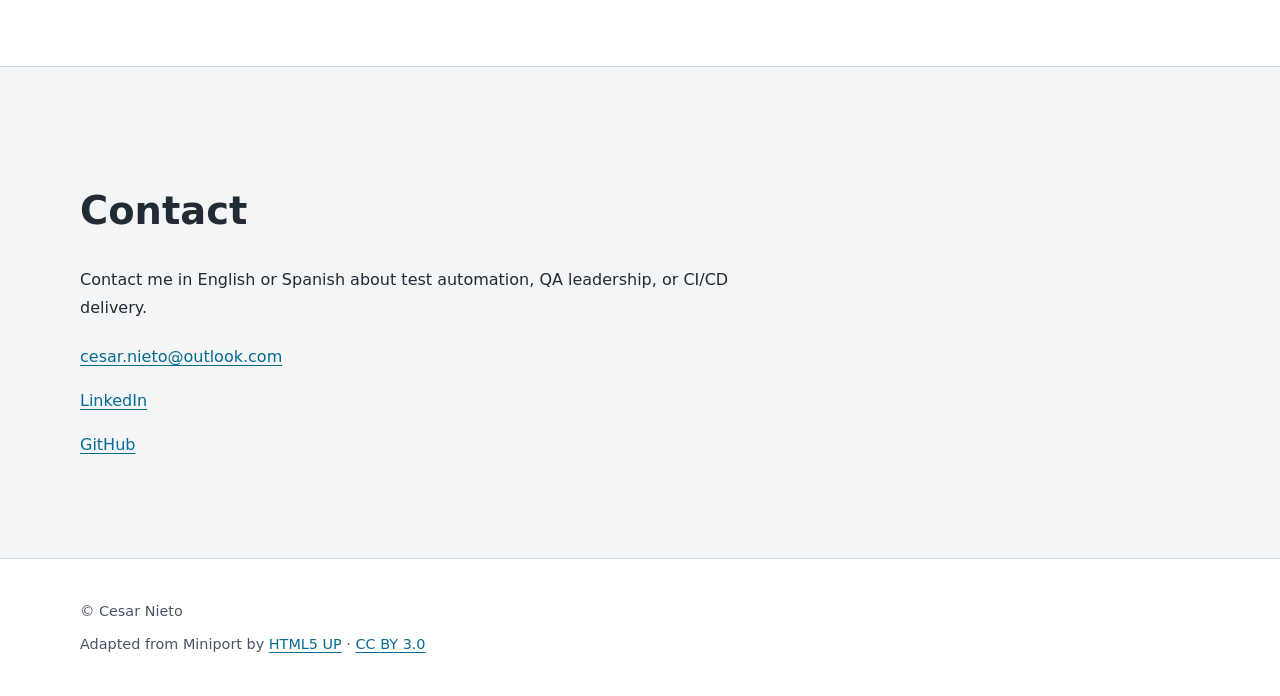
==== commit 07daf409: "fix(projects): correct repository links in both languages Repair incomplete framework anchors, repla" ====
--- a/index.html
+++ b/index.html
@@ -83,8 +83,8 @@
       <h2 id="projects-title">Projects</h2>
 <div class="grid">
 <article class="card"><h3>FamilySplitter</h3><p><strong>Problem:</strong> Family travel and property expenses need shared balances and clear payment confirmation.</p><p><strong>What I built:</strong> I built a React and TypeScript app with Supabase, plus Vitest, Playwright, and SQL checks.</p><p><strong>Outcome / status:</strong> The app supports USD/MXN balances and two-step payment confirmation, and is published on GitHub Pages.</p><a href="https://github.com/CesarNPadilla/FamilySplitter">View repository</a></article>
-<article class="card"><h3>Saviynt Playwright framework</h3><p><strong>Problem:</strong> Saviynt IAM workflows need repeatable browser checks and API lookups.</p><p><strong>What I built:</strong> I built reusable page objects, fixtures, and Gherkin scenarios with TypeScript, Playwright Test, and playwright-bdd. I use Codex and Claude with Test Planner, Test Generator, and Test Healer agents for AI-assisted test planning, generation, and maintenance.</p><p><strong>Outcome / status:</strong> The project README records Chromium DEV validation; Firefox, WebKit, and GitLab execution still need validation.</p><a href="https://github.com/CesarNPadilla/automation-playwright-framework"></article>
-<article class="card"><h3>Saviynt Selenium framework</h3><p><strong>Problem:</strong> IAM test scenarios need reusable steps, environment configuration, and readable reports.</p><p><strong>What I built:</strong> I built a Java framework with Selenium, Cucumber, TestNG, Maven, and Allure, with GitLab CI/CD and Azure Pipelines configuration.</p><p><strong>Outcome / status:</strong> The framework brings browser scenarios, test data configuration, and reporting into a shared structure.</p><a href="https://github.com/CesarNPadilla/Saviynt_Framework"></article>
+<article class="card"><h3>Saviynt Playwright framework</h3><p><strong>Problem:</strong> Saviynt IAM workflows need repeatable browser checks and API lookups.</p><p><strong>What I built:</strong> I built reusable page objects, fixtures, and Gherkin scenarios with TypeScript, Playwright Test, and playwright-bdd. I use Codex and Claude with Test Planner, Test Generator, and Test Healer agents for AI-assisted test planning, generation, and maintenance.</p><p><strong>Outcome / status:</strong> The project README records Chromium DEV validation; Firefox, WebKit, and GitLab execution still need validation.</p><a href="https://github.com/CesarNPadilla/automation-playwright-framework">View repository</a></article>
+<article class="card"><h3>Saviynt Selenium framework</h3><p><strong>Problem:</strong> IAM test scenarios need reusable steps, environment configuration, and readable reports.</p><p><strong>What I built:</strong> I built a Java framework with Selenium, Cucumber, TestNG, Maven, and Allure, with GitLab CI/CD and Azure Pipelines configuration.</p><p><strong>Outcome / status:</strong> The framework brings browser scenarios, test data configuration, and reporting into a shared structure.</p><a href="https://github.com/CesarNPadilla/Saviynt_Framework">View repository</a></article>
 <article class="card"><h3>Personal portfolio</h3><p><strong>Problem:</strong> Recruiters and engineering peers need a concise view of my work in English and Spanish.</p><p><strong>What I built:</strong> I adapted Miniport using static HTML and CSS, with responsive layouts, light/dark themes, and accessible navigation.</p><p><strong>Outcome / status:</strong> The bilingual site is published on GitHub Pages with a custom domain.</p><a href="https://github.com/CesarNPadilla/CesarNieto.me">View repository</a></article>
 </div>
     </div></section>
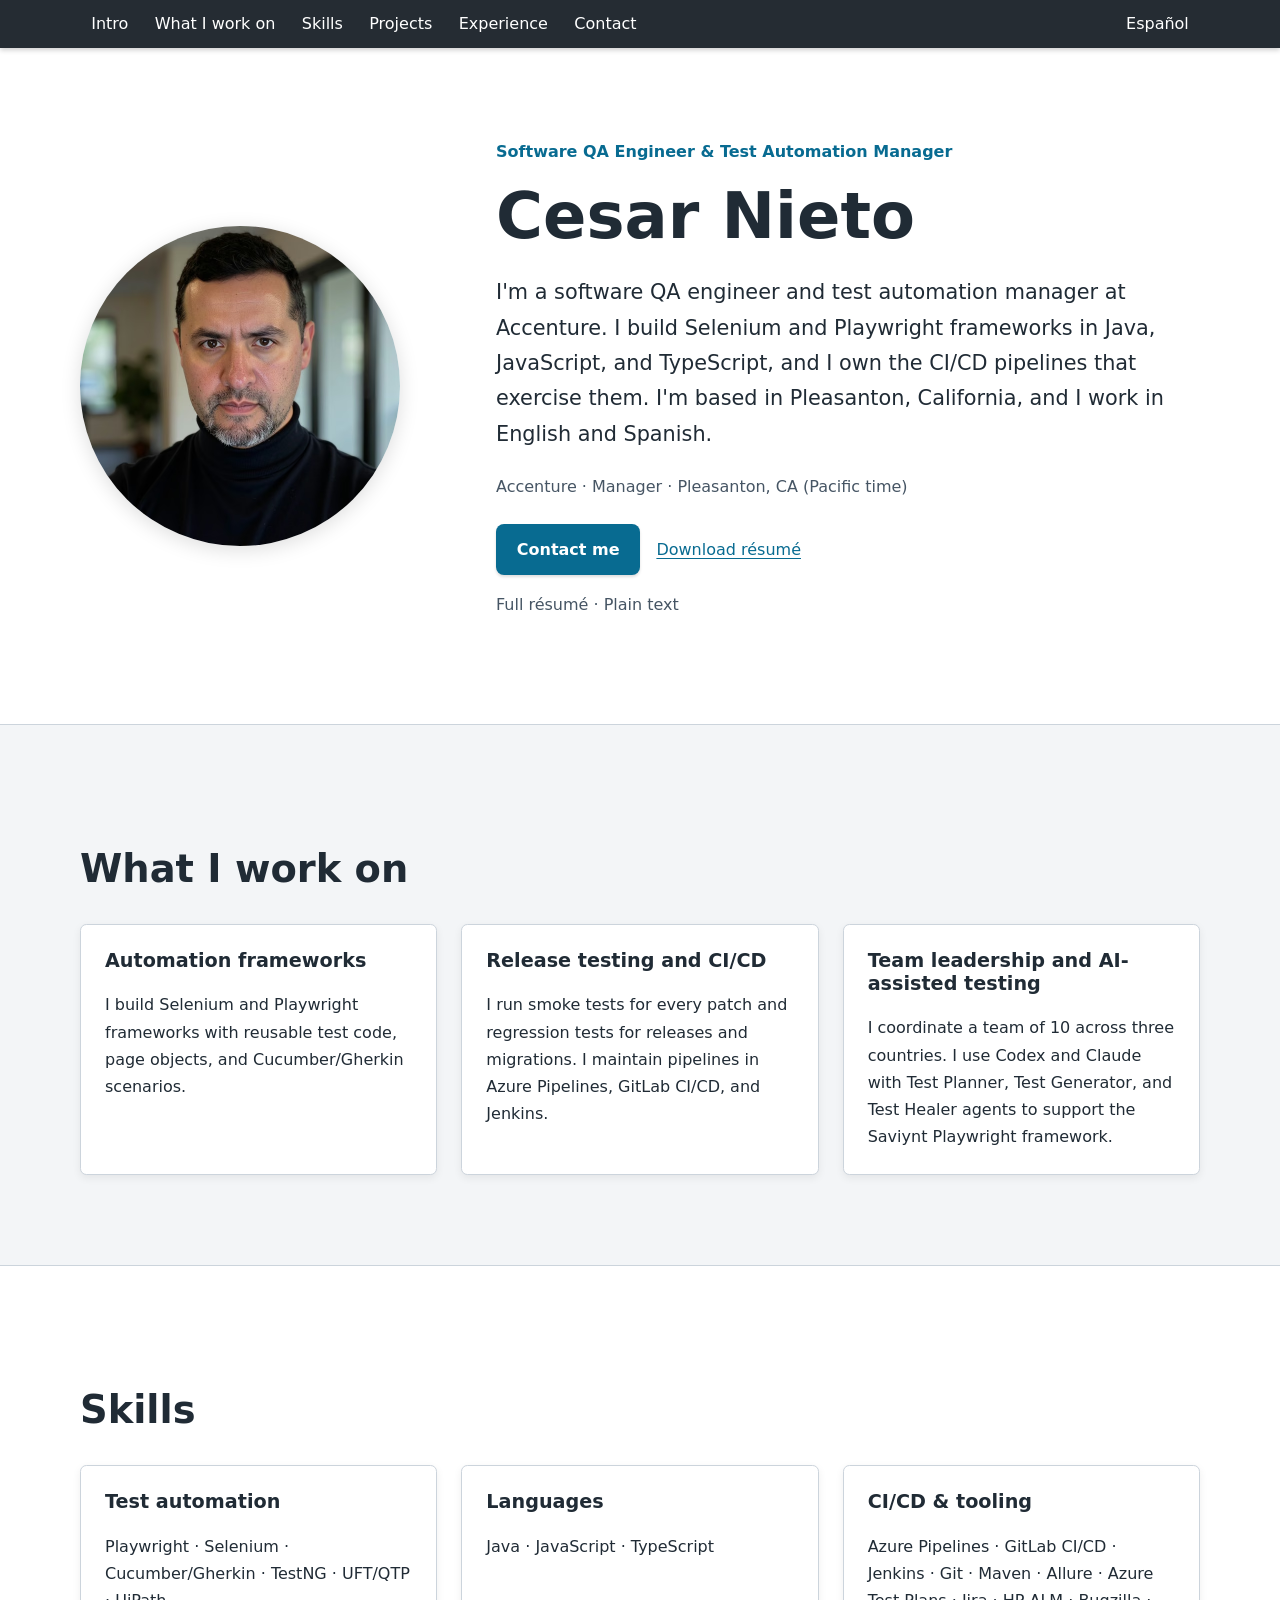
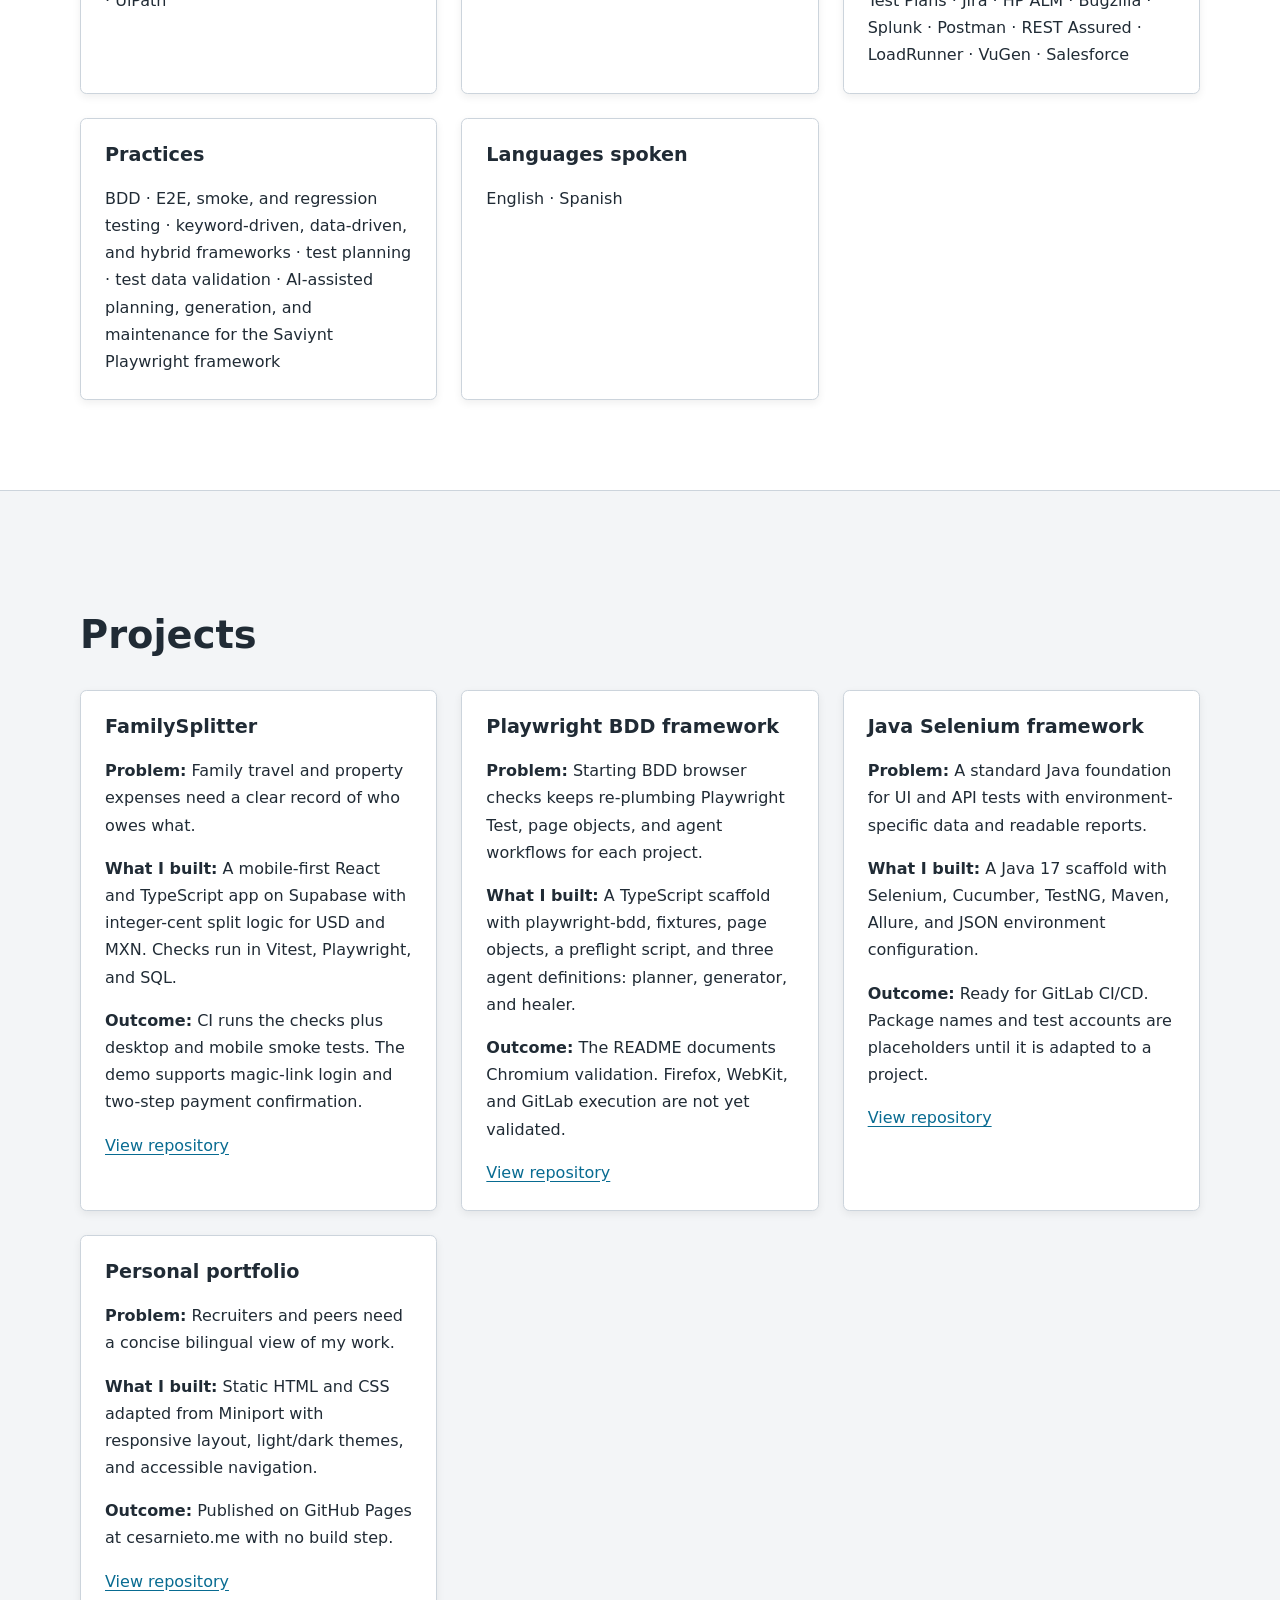
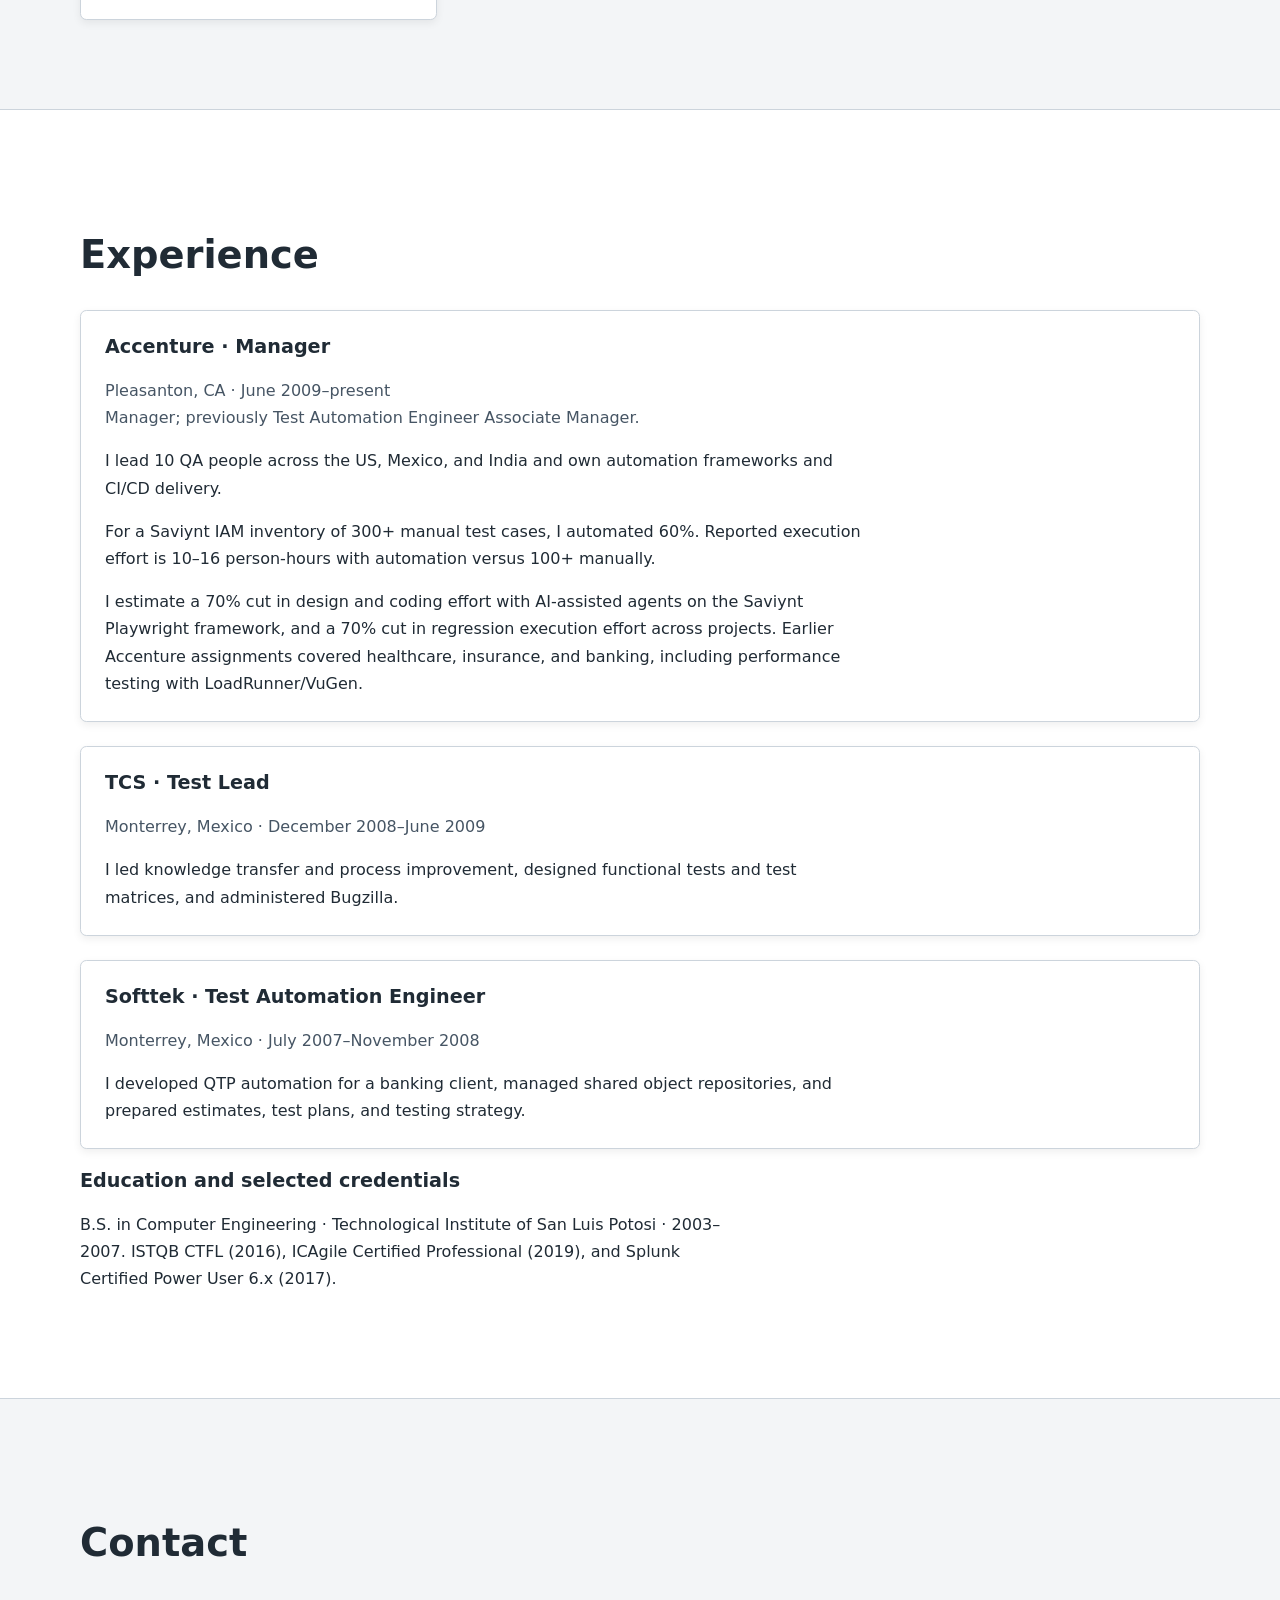
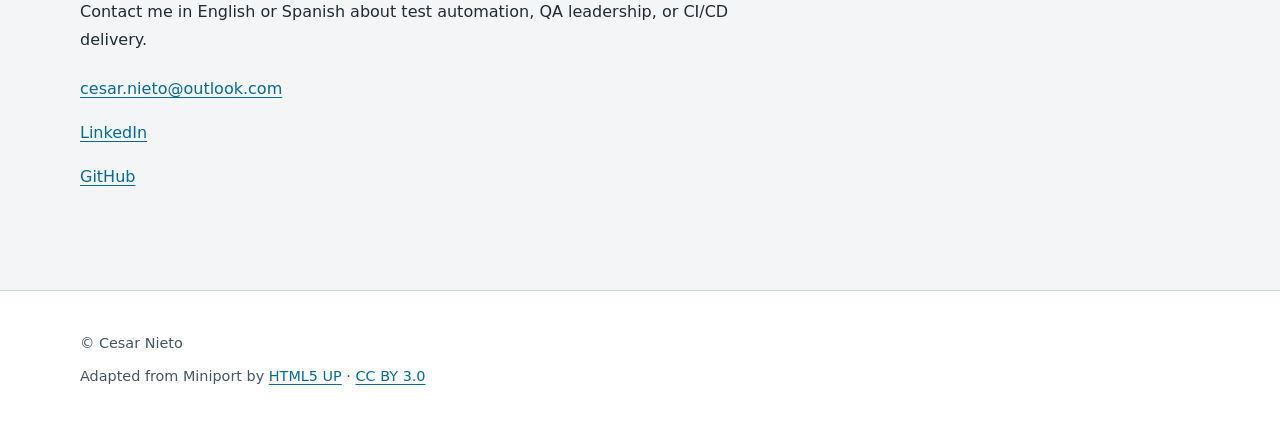
==== commit ce4849db: "fix(content): align portfolio claims and bilingual copy" ====
--- a/index.html
+++ b/index.html
@@ -5,25 +5,25 @@
   <meta charset="utf-8">
   <meta name="viewport" content="width=device-width, initial-scale=1">
   <meta name="color-scheme" content="light dark">
-  <title>Cesar Nieto | Software Test Automation Manager</title>
-  <meta name="description" content="Test automation manager at Accenture. Selenium and Playwright frameworks, Saviynt IAM testing, and CI/CD delivery. English and Spanish.">
-  <link rel="canonical" href="https://cesarnieto.me/">
-  <link rel="alternate" hreflang="en" href="https://cesarnieto.me/">
-  <link rel="alternate" hreflang="es" href="https://cesarnieto.me/es/">
-  <link rel="alternate" hreflang="x-default" href="https://cesarnieto.me/">
-  <meta property="og:type" content="website">
-  <meta property="og:title" content="Cesar Nieto | Software Test Automation Manager">
-  <meta property="og:description" content="Test automation manager at Accenture. Selenium and Playwright frameworks, Saviynt IAM testing, and CI/CD delivery. English and Spanish.">
-  <meta property="og:url" content="https://cesarnieto.me/">
-  <meta property="og:locale" content="en_US">
-  <meta property="og:locale:alternate" content="es_ES">
-  <meta property="og:image" content="https://cesarnieto.me/images/portrait.jpg">
-  <meta property="og:image:width" content="640">
-  <meta property="og:image:height" content="640">
-  <meta property="og:image:alt" content="Cesar Nieto">
-  <meta name="twitter:card" content="summary">
-  <link rel="stylesheet" href="./assets/css/site.css">
-  <script type="application/ld+json">{"@context": "https://schema.org", "@type": "Person", "name": "Cesar Nieto", "url": "https://cesarnieto.me/", "jobTitle": "Software Test Automation Manager", "sameAs": ["https://github.com/CesarNPadilla", "https://www.linkedin.com/in/cesarnpadilla"]}</script>
+    <title>Cesar Nieto | Software QA Engineer & Test Automation Manager</title>
+  <meta name="description" content="Software QA engineer and test automation manager at Accenture. Selenium and Playwright frameworks, CI/CD, and Saviynt IAM testing. English and Spanish.">
+    <link rel="canonical" href="https://cesarnieto.me/">
+    <link rel="alternate" hreflang="en" href="https://cesarnieto.me/">
+    <link rel="alternate" hreflang="es" href="https://cesarnieto.me/es/">
+    <link rel="alternate" hreflang="x-default" href="https://cesarnieto.me/">
+    <meta property="og:type" content="website">
+    <meta property="og:title" content="Cesar Nieto | Software QA Engineer & Test Automation Manager">
+    <meta property="og:description" content="Software QA engineer and test automation manager at Accenture. Selenium and Playwright frameworks, CI/CD, and Saviynt IAM testing. English and Spanish.">
+    <meta property="og:url" content="https://cesarnieto.me/">
+    <meta property="og:locale" content="en_US">
+    <meta property="og:locale:alternate" content="es_ES">
+    <meta property="og:image" content="https://cesarnieto.me/images/portrait.jpg">
+    <meta property="og:image:width" content="640">
+    <meta property="og:image:height" content="640">
+    <meta property="og:image:alt" content="Cesar Nieto">
+    <meta name="twitter:card" content="summary">
+    <link rel="stylesheet" href="./assets/css/site.css">
+    <script type="application/ld+json">{"@context": "https://schema.org", "@type": "Person", "name": "Cesar Nieto", "url": "https://cesarnieto.me/", "jobTitle": "Software QA Engineer and Test Automation Manager", "worksFor": {"@type": "Organization", "name": "Accenture"}, "sameAs": ["https://github.com/CesarNPadilla", "https://www.linkedin.com/in/cesarnpadilla"]}</script>
 </head>
 <body>
   <a class="skip" href="#main">Skip to content</a>
@@ -46,11 +46,11 @@
           <source srcset="./images/portrait.webp" type="image/webp">
           <img class="portrait" src="./images/portrait.jpg" alt="Portrait of Cesar Nieto" width="640" height="640" fetchpriority="high">
         </picture>
-        <div>
-          <p class="eyebrow">Software Test Automation Manager</p>
+                <div>
+          <p class="eyebrow">Software QA Engineer & Test Automation Manager</p>
           <h1 id="intro-title">Cesar Nieto</h1>
-          <p class="lead">I'm a test automation manager at Accenture, where I lead 10 team members across the US, Mexico, and India. I build Selenium and Playwright frameworks in Java, JavaScript, and TypeScript, and own the CI/CD pipelines that run them. My current work includes AI-assisted test planning, generation, and maintenance for the Saviynt Playwright framework.</p>
-          <p class="meta">Accenture · Manager since July 2026 · Pleasanton, CA</p>
+          <p class="lead">I'm a software QA engineer and test automation manager at Accenture. I build Selenium and Playwright frameworks in Java, JavaScript, and TypeScript, and I own the CI/CD pipelines that exercise them. I'm based in Pleasanton, California, and I work in English and Spanish.</p>
+          <p class="meta">Accenture · Manager · Pleasanton, CA (Pacific time)</p>
           <div class="actions">
             <a class="button" href="mailto:cesar.nieto@outlook.com">Contact me</a>
             <a href="./downloads/cesar-nieto-en.txt" download aria-describedby="resume-note">Download résumé</a>
@@ -72,25 +72,25 @@
 <div class="grid">
 <article class="card"><h3>Test automation</h3><p>Playwright · Selenium · Cucumber/Gherkin · TestNG · UFT/QTP · UiPath</p></article>
 <article class="card"><h3>Languages</h3><p>Java · JavaScript · TypeScript</p></article>
-<article class="card"><h3>CI/CD & tooling</h3><p>Azure Pipelines · GitLab CI/CD · Jenkins · Git · Maven · Allure · Azure Test Plans · Jira · HP ALM · Bugzilla · Splunk · Salesforce</p></article>
-<article class="card"><h3>Practices</h3><p>BDD · End-to-end, smoke, and regression testing · Keyword-driven, data-driven, and hybrid frameworks · Test planning and test data validation</p></article>
-<article class="card"><h3>API & performance</h3><p>Postman · REST Assured · Playwright API testing · LoadRunner · VuGen</p></article>
-<article class="card"><h3>Platforms & AI-assisted automation</h3><p>Saviynt IAM. For the Saviynt Playwright framework: Codex · Claude · Test Planner, Test Generator, and Test Healer agents</p></article>
+<article class="card"><h3>CI/CD &amp; tooling</h3><p>Azure Pipelines · GitLab CI/CD · Jenkins · Git · Maven · Allure · Azure Test Plans · Jira · HP ALM · Bugzilla · Splunk · Postman · REST Assured · LoadRunner · VuGen · Salesforce</p></article>
+<article class="card"><h3>Practices</h3><p>BDD · E2E, smoke, and regression testing · keyword-driven, data-driven, and hybrid frameworks · test planning · test data validation · AI-assisted planning, generation, and maintenance for the Saviynt Playwright framework</p></article>
 <article class="card"><h3>Languages spoken</h3><p>English · Spanish</p></article>
 </div>
     </div></section>
     <section id="projects" aria-labelledby="projects-title"><div class="container">
       <h2 id="projects-title">Projects</h2>
 <div class="grid">
-<article class="card"><h3>FamilySplitter</h3><p><strong>Problem:</strong> Family travel and property expenses need shared balances and clear payment confirmation.</p><p><strong>What I built:</strong> I built a React and TypeScript app with Supabase, plus Vitest, Playwright, and SQL checks.</p><p><strong>Outcome / status:</strong> The app supports USD/MXN balances and two-step payment confirmation, and is published on GitHub Pages.</p><a href="https://github.com/CesarNPadilla/FamilySplitter">View repository</a></article>
-<article class="card"><h3>Saviynt Playwright framework</h3><p><strong>Problem:</strong> Saviynt IAM workflows need repeatable browser checks and API lookups.</p><p><strong>What I built:</strong> I built reusable page objects, fixtures, and Gherkin scenarios with TypeScript, Playwright Test, and playwright-bdd. I use Codex and Claude with Test Planner, Test Generator, and Test Healer agents for AI-assisted test planning, generation, and maintenance.</p><p><strong>Outcome / status:</strong> The project README records Chromium DEV validation; Firefox, WebKit, and GitLab execution still need validation.</p><a href="https://github.com/CesarNPadilla/automation-playwright-framework">View repository</a></article>
-<article class="card"><h3>Saviynt Selenium framework</h3><p><strong>Problem:</strong> IAM test scenarios need reusable steps, environment configuration, and readable reports.</p><p><strong>What I built:</strong> I built a Java framework with Selenium, Cucumber, TestNG, Maven, and Allure, with GitLab CI/CD and Azure Pipelines configuration.</p><p><strong>Outcome / status:</strong> The framework brings browser scenarios, test data configuration, and reporting into a shared structure.</p><a href="https://github.com/CesarNPadilla/Saviynt_Framework">View repository</a></article>
-<article class="card"><h3>Personal portfolio</h3><p><strong>Problem:</strong> Recruiters and engineering peers need a concise view of my work in English and Spanish.</p><p><strong>What I built:</strong> I adapted Miniport using static HTML and CSS, with responsive layouts, light/dark themes, and accessible navigation.</p><p><strong>Outcome / status:</strong> The bilingual site is published on GitHub Pages with a custom domain.</p><a href="https://github.com/CesarNPadilla/CesarNieto.me">View repository</a></article>
+<article class="card"><h3>FamilySplitter</h3><p><strong>Problem:</strong> Family travel and property expenses need a clear record of who owes what.</p><p><strong>What I built:</strong> A mobile-first React and TypeScript app on Supabase with integer-cent split logic for USD and MXN. Checks run in Vitest, Playwright, and SQL.</p><p><strong>Outcome:</strong> CI runs the checks plus desktop and mobile smoke tests. The demo supports magic-link login and two-step payment confirmation.</p><a href="https://github.com/CesarNPadilla/FamilySplitter" rel="noopener">View repository</a></article>
+<article class="card"><h3>Playwright BDD framework</h3><p><strong>Problem:</strong> Starting BDD browser checks keeps re-plumbing Playwright Test, page objects, and agent workflows for each project.</p><p><strong>What I built:</strong> A TypeScript scaffold with playwright-bdd, fixtures, page objects, a preflight script, and three agent definitions: planner, generator, and healer.</p><p><strong>Outcome:</strong> The README documents Chromium validation. Firefox, WebKit, and GitLab execution are not yet validated.</p><a href="https://github.com/CesarNPadilla/automation-playwright-framework" rel="noopener">View repository</a></article>
+<article class="card"><h3>Java Selenium framework</h3><p><strong>Problem:</strong> A standard Java foundation for UI and API tests with environment-specific data and readable reports.</p><p><strong>What I built:</strong> A Java 17 scaffold with Selenium, Cucumber, TestNG, Maven, Allure, and JSON environment configuration.</p><p><strong>Outcome:</strong> Ready for GitLab CI/CD. Package names and test accounts are placeholders until it is adapted to a project.</p><a href="https://github.com/CesarNPadilla/Saviynt_Framework" rel="noopener">View repository</a></article>
+<article class="card"><h3>Personal portfolio</h3><p><strong>Problem:</strong> Recruiters and peers need a concise bilingual view of my work.</p><p><strong>What I built:</strong> Static HTML and CSS adapted from Miniport with responsive layout, light/dark themes, and accessible navigation.</p><p><strong>Outcome:</strong> Published on GitHub Pages at cesarnieto.me with no build step.</p><a href="https://github.com/CesarNPadilla/CesarNieto.me" rel="noopener">View repository</a></article>
 </div>
     </div></section>
     <section id="experience" aria-labelledby="experience-title"><div class="container">
       <h2 id="experience-title">Experience</h2>
-<div class="experience-list"><article class="card"><h3>Accenture · Manager</h3><p class="meta">Pleasanton, CA · June 2009–present<br>Manager since July 2026; previously Test Automation Engineer Associate Manager.</p><p>I lead 10 team members across the US, Mexico, and India and own automation frameworks and CI/CD delivery.</p><p>For a Saviynt IAM inventory of 300+ manual test cases, I automated 60%. Reported execution effort is 100+ person-hours manually versus 10–16 person-hours with automation.</p><p>For the Saviynt Playwright framework, I estimate a 70% reduction in automation design and coding effort with AI-assisted agents. Across projects, I report an estimated 70% reduction in regression execution effort through automation.</p><p>Earlier Accenture assignments covered healthcare, insurance, and banking, including performance testing with LoadRunner/VuGen.</p></article>
+<div class="experience-list"><article class="card"><h3>Accenture · Manager</h3><p class="meta">Pleasanton, CA · June 2009–present<br>Manager; previously Test Automation Engineer Associate Manager.</p><p>I lead 10 QA people across the US, Mexico, and India and own automation frameworks and CI/CD delivery.</p>
+<p>For a Saviynt IAM inventory of 300+ manual test cases, I automated 60%. Reported execution effort is 10–16 person-hours with automation versus 100+ manually.</p>
+<p>I estimate a 70% cut in design and coding effort with AI-assisted agents on the Saviynt Playwright framework, and a 70% cut in regression execution effort across projects. Earlier Accenture assignments covered healthcare, insurance, and banking, including performance testing with LoadRunner/VuGen.</p></article>
 <article class="card"><h3>TCS · Test Lead</h3><p class="meta">Monterrey, Mexico · December 2008–June 2009</p><p>I led knowledge transfer and process improvement, designed functional tests and test matrices, and administered Bugzilla.</p></article>
 <article class="card"><h3>Softtek · Test Automation Engineer</h3><p class="meta">Monterrey, Mexico · July 2007–November 2008</p><p>I developed QTP automation for a banking client, managed shared object repositories, and prepared estimates, test plans, and testing strategy.</p></article></div><h3>Education and selected credentials</h3><p>B.S. in Computer Engineering · Technological Institute of San Luis Potosi · 2003–2007. ISTQB CTFL (2016), ICAgile Certified Professional (2019), and Splunk Certified Power User 6.x (2017).</p>
     </div></section>
@@ -98,14 +98,14 @@
       <h2 id="contact-title">Contact</h2><p>Contact me in English or Spanish about test automation, QA leadership, or CI/CD delivery.</p>
       <address>
         <a href="mailto:cesar.nieto@outlook.com">cesar.nieto@outlook.com</a><br>
-        <a href="https://www.linkedin.com/in/cesarnpadilla">LinkedIn</a><br>
-        <a href="https://github.com/CesarNPadilla">GitHub</a>
+        <a href="https://www.linkedin.com/in/cesarnpadilla" rel="noopener">LinkedIn</a><br>
+        <a href="https://github.com/CesarNPadilla" rel="noopener">GitHub</a>
       </address>
     </div></section>
   </main>
   <footer><div class="container">
     <p>© Cesar Nieto</p>
-    <p>Adapted from Miniport by <a href="https://html5up.net">HTML5 UP</a> · <a href="./LICENSE.txt">CC BY 3.0</a></p>
+    <p>Adapted from Miniport by <a href="https://html5up.net" rel="noopener">HTML5 UP</a> · <a href="./LICENSE.txt">CC BY 3.0</a></p>
   </div></footer>
 </body>
 </html>
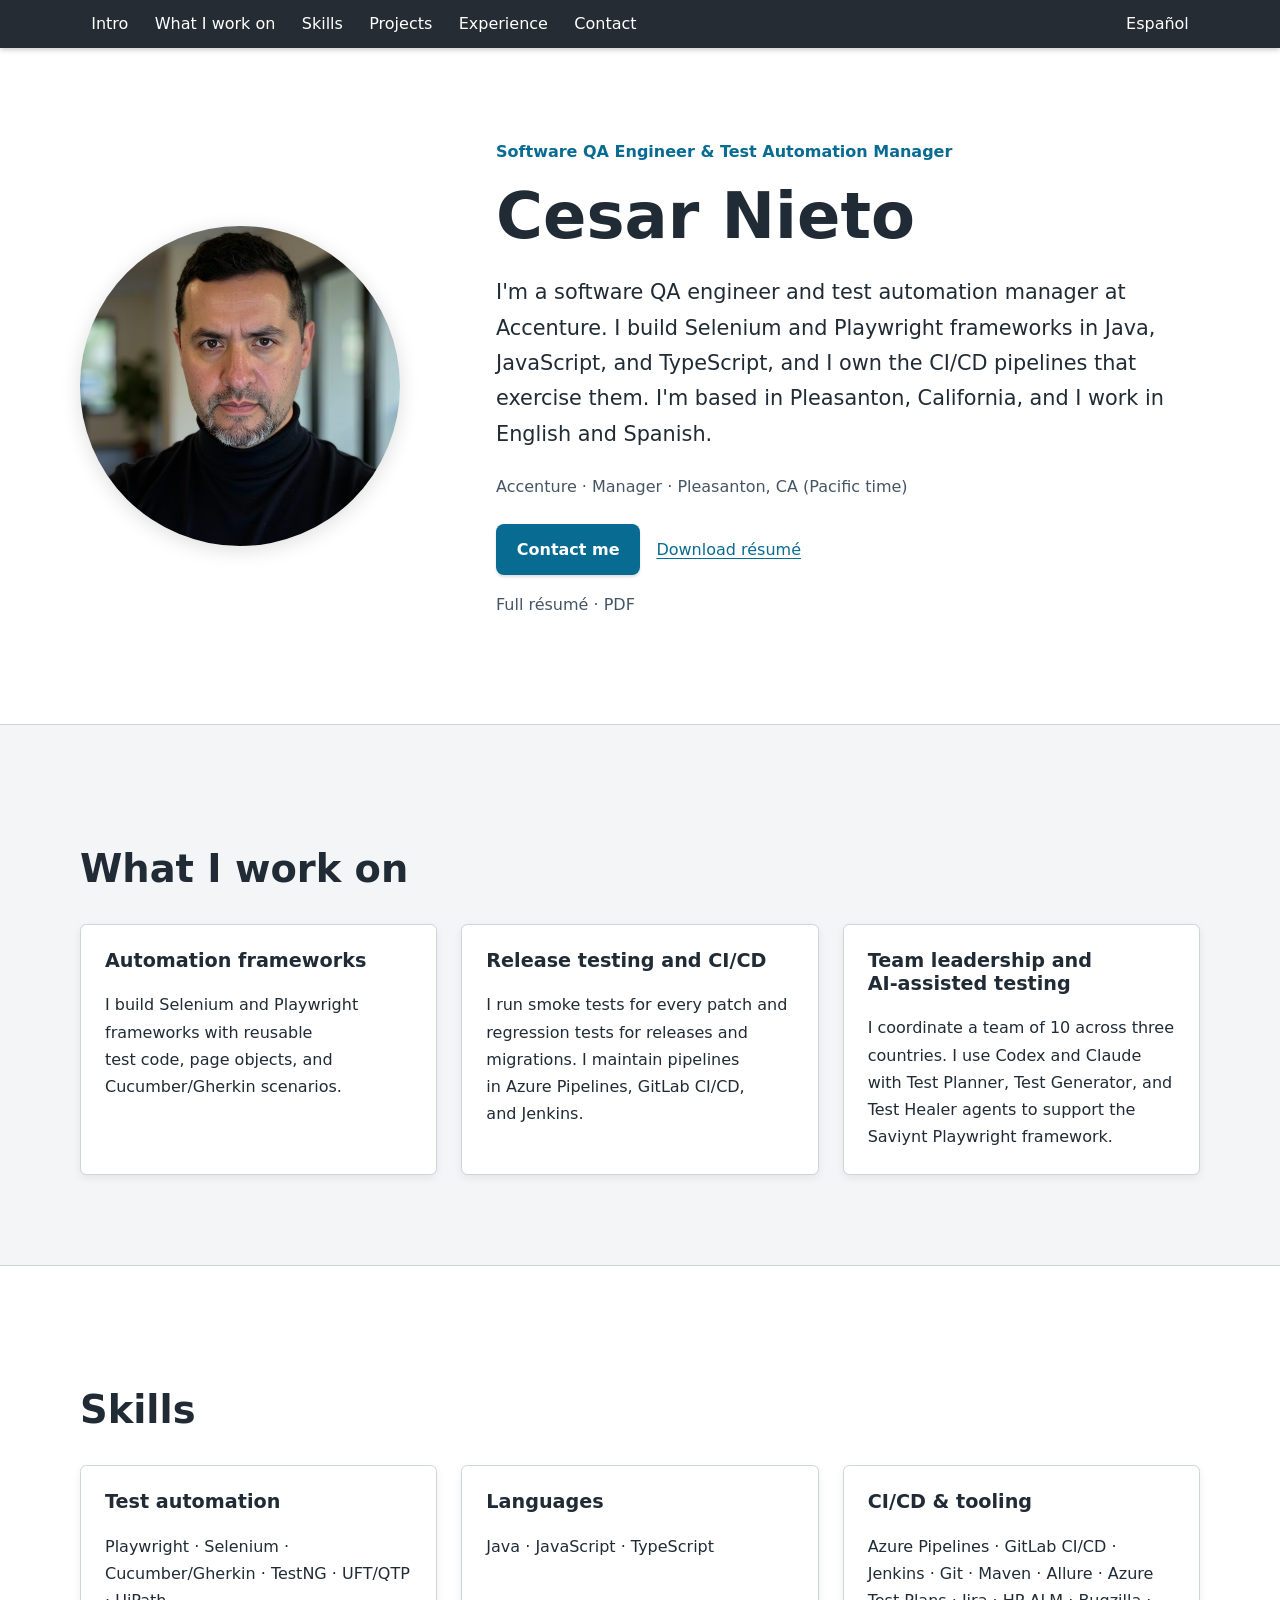
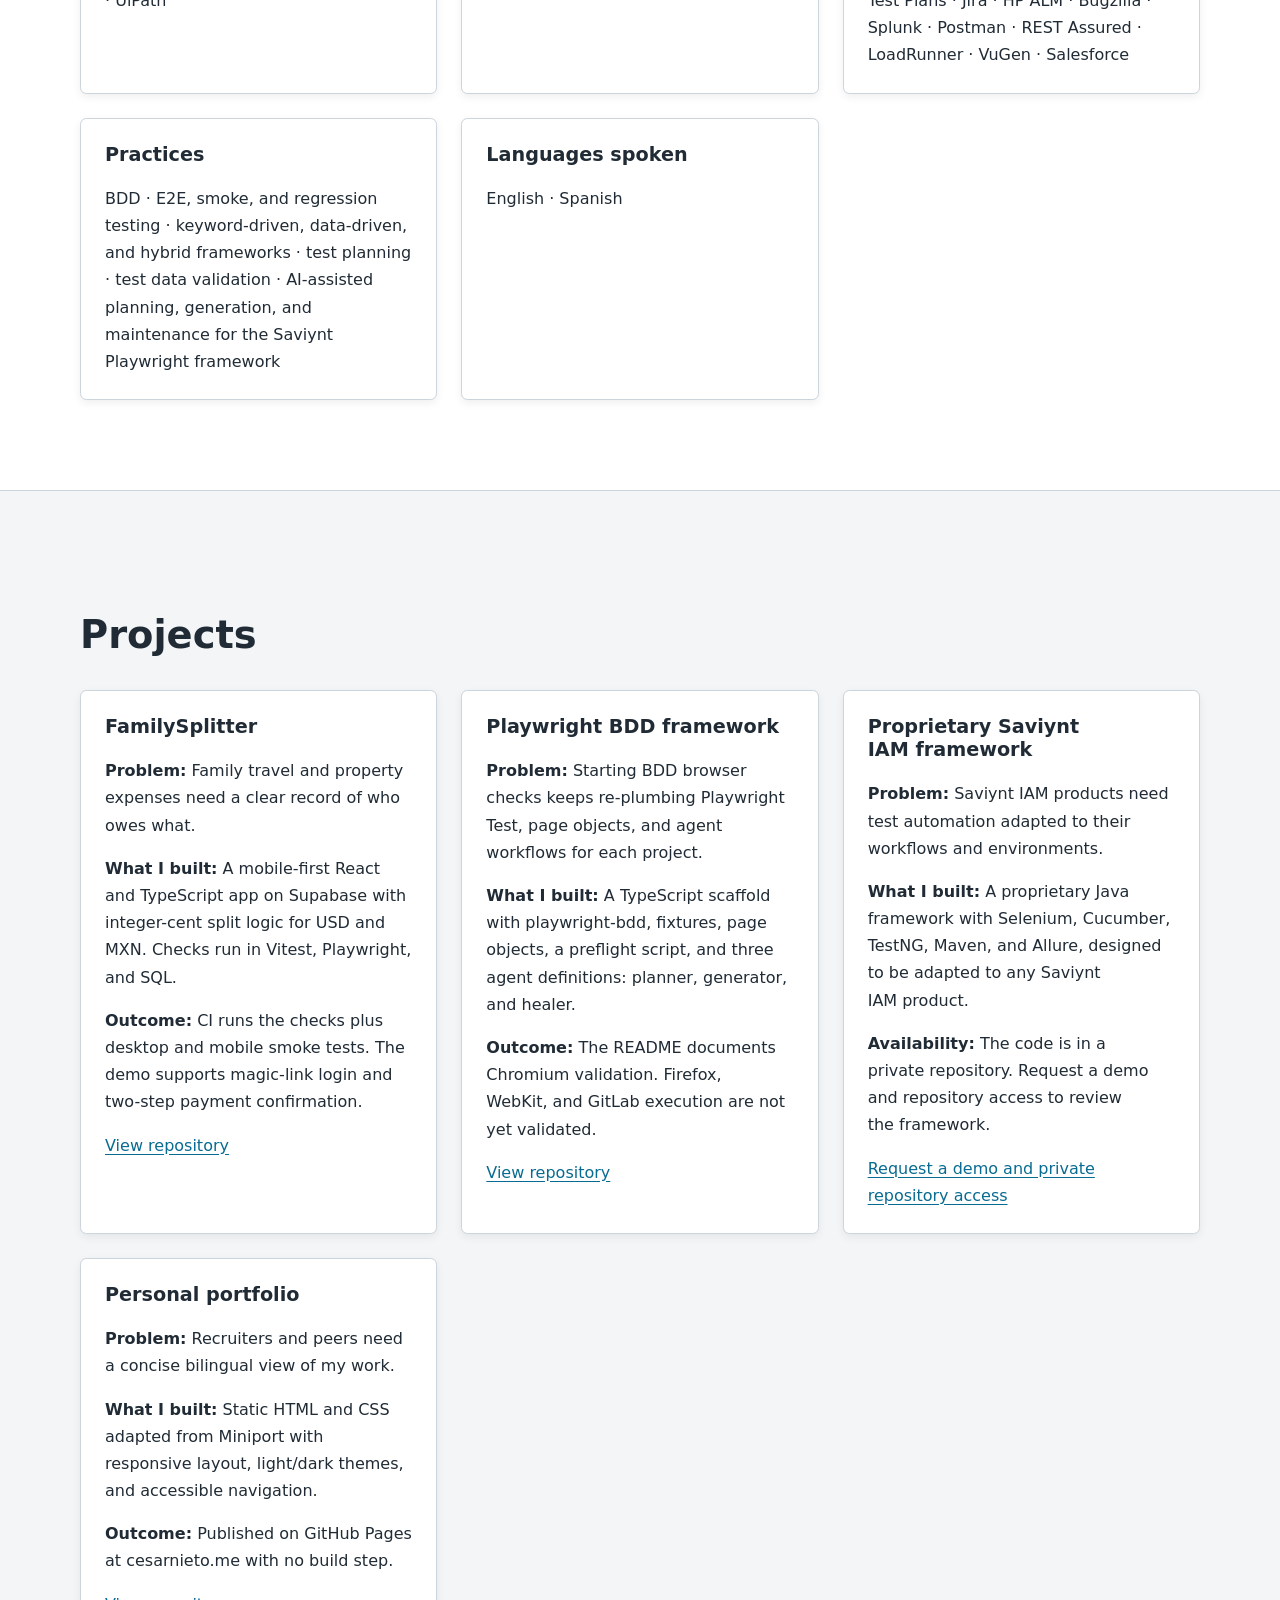
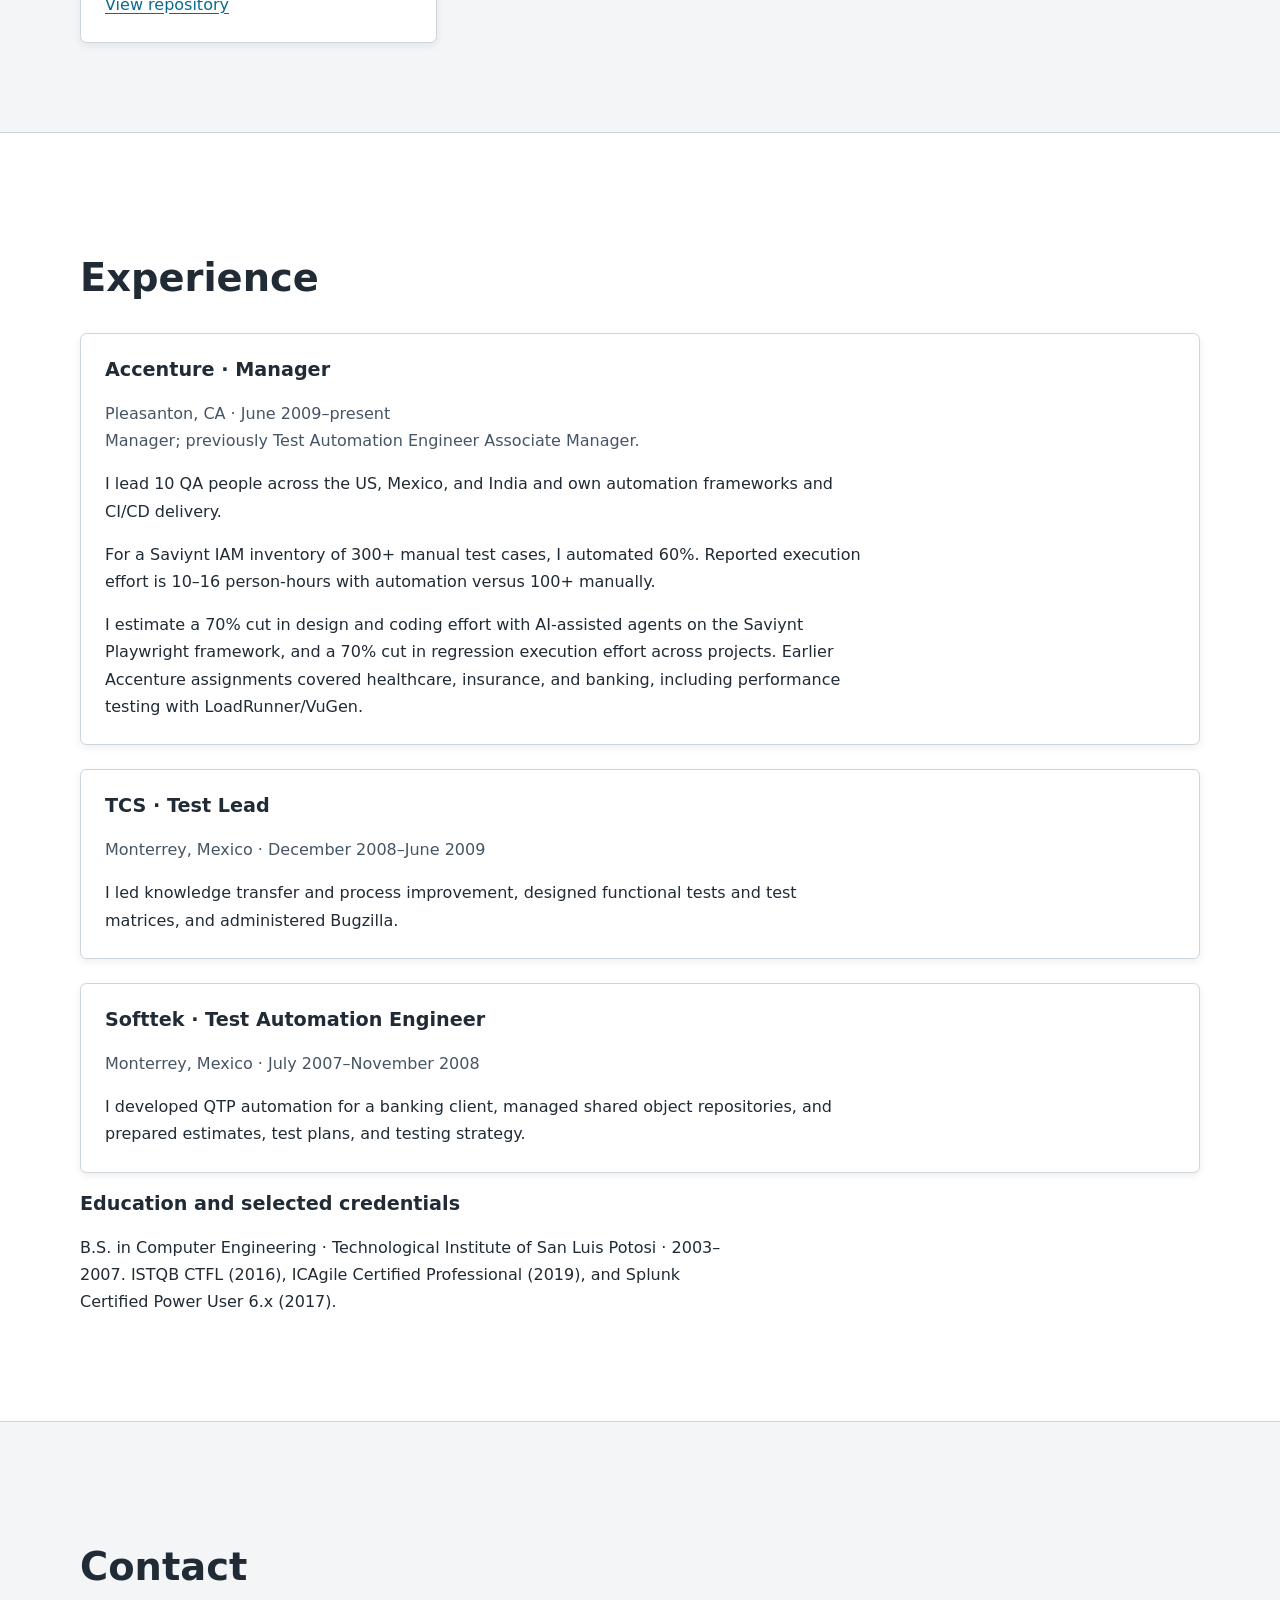
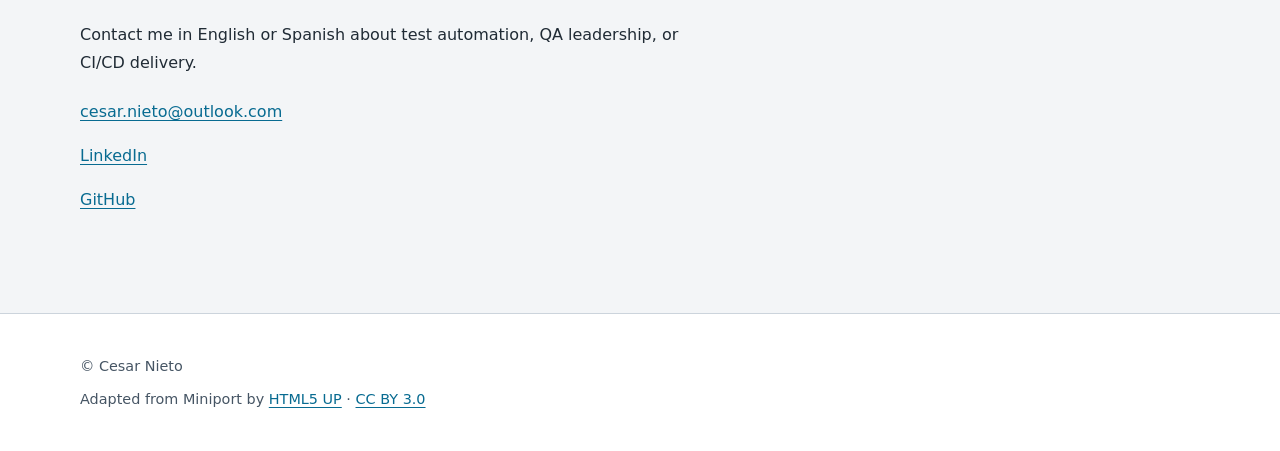
==== commit 0214ac6b: "feat(resume): add PDF downloads and private framework demo requests Link both language pages to the " ====
--- a/index.html
+++ b/index.html
@@ -53,9 +53,9 @@
           <p class="meta">Accenture · Manager · Pleasanton, CA (Pacific time)</p>
           <div class="actions">
             <a class="button" href="mailto:cesar.nieto@outlook.com">Contact me</a>
-            <a href="./downloads/cesar-nieto-en.txt" download aria-describedby="resume-note">Download résumé</a>
+            <a href="./downloads/cesar-nieto-en.pdf" download aria-describedby="resume-note">Download résumé</a>
           </div>
-          <p class="note" id="resume-note">Full résumé · Plain text</p>
+          <p class="note" id="resume-note">Full résumé · PDF</p>
         </div>
       </div>
     </section>
@@ -82,7 +82,7 @@
 <div class="grid">
 <article class="card"><h3>FamilySplitter</h3><p><strong>Problem:</strong> Family travel and property expenses need a clear record of who owes what.</p><p><strong>What I built:</strong> A mobile-first React and TypeScript app on Supabase with integer-cent split logic for USD and MXN. Checks run in Vitest, Playwright, and SQL.</p><p><strong>Outcome:</strong> CI runs the checks plus desktop and mobile smoke tests. The demo supports magic-link login and two-step payment confirmation.</p><a href="https://github.com/CesarNPadilla/FamilySplitter" rel="noopener">View repository</a></article>
 <article class="card"><h3>Playwright BDD framework</h3><p><strong>Problem:</strong> Starting BDD browser checks keeps re-plumbing Playwright Test, page objects, and agent workflows for each project.</p><p><strong>What I built:</strong> A TypeScript scaffold with playwright-bdd, fixtures, page objects, a preflight script, and three agent definitions: planner, generator, and healer.</p><p><strong>Outcome:</strong> The README documents Chromium validation. Firefox, WebKit, and GitLab execution are not yet validated.</p><a href="https://github.com/CesarNPadilla/automation-playwright-framework" rel="noopener">View repository</a></article>
-<article class="card"><h3>Java Selenium framework</h3><p><strong>Problem:</strong> A standard Java foundation for UI and API tests with environment-specific data and readable reports.</p><p><strong>What I built:</strong> A Java 17 scaffold with Selenium, Cucumber, TestNG, Maven, Allure, and JSON environment configuration.</p><p><strong>Outcome:</strong> Ready for GitLab CI/CD. Package names and test accounts are placeholders until it is adapted to a project.</p><a href="https://github.com/CesarNPadilla/Saviynt_Framework" rel="noopener">View repository</a></article>
+<article class="card"><h3>Proprietary Saviynt IAM framework</h3><p><strong>Problem:</strong> Saviynt IAM products need test automation adapted to their workflows and environments.</p><p><strong>What I built:</strong> A proprietary Java framework with Selenium, Cucumber, TestNG, Maven, and Allure, designed to be adapted to any Saviynt IAM product.</p><p><strong>Availability:</strong> The code is in a private repository. Request a demo and repository access to review the framework.</p><a href="mailto:cesar.nieto@outlook.com?subject=Saviynt+IAM+framework+demo+request&amp;body=Hi+Cesar%2C+I+would+like+a+demo+of+your+proprietary+Java%2FSelenium+framework+for+Saviynt+IAM+and+to+request+access+to+the+private+repository.">Request a demo and private repository access</a></article>
 <article class="card"><h3>Personal portfolio</h3><p><strong>Problem:</strong> Recruiters and peers need a concise bilingual view of my work.</p><p><strong>What I built:</strong> Static HTML and CSS adapted from Miniport with responsive layout, light/dark themes, and accessible navigation.</p><p><strong>Outcome:</strong> Published on GitHub Pages at cesarnieto.me with no build step.</p><a href="https://github.com/CesarNPadilla/CesarNieto.me" rel="noopener">View repository</a></article>
 </div>
     </div></section>
--- a/assets/css/site.css
+++ b/assets/css/site.css
@@ -1,8 +1,9 @@
 /* Adapted from Miniport by HTML5 UP; attribution retained in each page. */
 :root{color-scheme:light dark;--bg:#fff;--panel:#f3f5f7;--card:#fff;--text:#202b35;--muted:#465564;--accent:#086b91;--border:#ccd4dc;--nav:#252c33;--focus:#a64200}
-*{box-sizing:border-box}html{scroll-behavior:smooth;scroll-padding-top:7rem}body{margin:0;background:var(--bg);color:var(--text);font:1rem/1.7 system-ui,-apple-system,"Segoe UI",sans-serif}a{color:var(--accent);text-underline-offset:.2em}a:hover{text-decoration-thickness:.15em}a:focus-visible{outline:3px solid var(--focus);outline-offset:5px}h1,h2,h3{line-height:1.2;color:var(--text)}h1{font-size:clamp(2.2rem,6vw,4rem);margin:.2em 0}h2{font-size:clamp(1.7rem,4vw,2.4rem)}h3{font-size:1.2rem}p{max-width:65ch}img{display:block;max-width:100%;height:auto}.container{width:min(70rem,100% - 3rem);margin:auto}.skip{position:absolute;left:1rem;top:-8rem;background:var(--bg);padding:1rem;z-index:10}.skip:focus{top:1rem}.nav{background:var(--nav);position:sticky;top:0;z-index:2;box-shadow:0 2px 5px #0003}.nav .container{display:flex;flex-wrap:wrap;align-items:center;justify-content:center;gap:.25rem}.nav a{color:#fff;display:inline-flex;align-items:center;min-height:48px;padding:.5rem .7rem;text-decoration:none;border-radius:.3rem}.nav a:hover,.nav a[aria-current]{background:#414c57}.nav a:focus-visible{outline-color:#ffc078;outline-offset:-3px}.language{margin-inline-start:auto}section{padding:clamp(3rem,7vw,6rem) 0;border-bottom:1px solid var(--border)}section:nth-child(even){background:var(--panel)}.intro{display:grid;grid-template-columns:minmax(0,1fr) minmax(15rem,2fr);align-items:center;gap:clamp(2rem,5vw,4rem)}.portrait{width:100%;max-width:20rem;border-radius:50%;box-shadow:0 4px 20px #0002}.eyebrow{font-weight:700;color:var(--accent);margin:0}.lead{font-size:clamp(1.1rem,2vw,1.3rem)}.meta,.note{color:var(--muted)}.actions{display:flex;flex-wrap:wrap;gap:1rem;align-items:center;margin-top:1.5rem}.button{display:inline-flex;align-items:center;justify-content:center;min-height:48px;padding:.75rem 1.3rem;background:var(--accent);color:#fff;border-radius:.5rem;font-weight:650;text-decoration:none;box-shadow:0 2px 3px #0002}.grid{display:grid;grid-template-columns:repeat(auto-fit,minmax(min(100%,18rem),1fr));gap:1.5rem}.card{padding:1.5rem;background:var(--card);border:1px solid var(--border);border-radius:.4rem;box-shadow:0 3px 8px #0001}.card h3{margin-top:0}.card p:last-child{margin-bottom:0}ul{padding-inline-start:1.25rem}.pending{border-inline-start:4px solid var(--accent);padding:1rem 1.5rem;background:var(--card)}address{font-style:normal;overflow-wrap:anywhere}address a{display:inline-block;min-height:44px;padding:.4rem 0}footer{padding:2rem 0;color:var(--muted);font-size:.9rem}footer p{margin:.5rem 0}
+*{box-sizing:border-box}html{scroll-behavior:smooth;scroll-padding-top:7rem}body{margin:0;background:var(--bg);color:var(--text);font:1rem/1.7 system-ui,-apple-system,"Segoe UI",sans-serif}a{color:var(--accent);text-underline-offset:.2em}a:hover{text-decoration-thickness:.15em}a:focus-visible{outline:3px solid var(--focus);outline-offset:5px}h1,h2,h3{line-height:1.2;color:var(--text);text-wrap:balance}h1{font-size:clamp(2.2rem,6vw,4rem);margin:.2em 0}h2{font-size:clamp(1.7rem,4vw,2.4rem)}h3{font-size:1.2rem}p{max-width:65ch;text-wrap:pretty}img{display:block;max-width:100%;height:auto}.container{width:min(70rem,100% - 3rem);margin:auto}::selection{background:var(--accent);color:var(--bg)}.skip{position:absolute;left:1rem;top:-8rem;background:var(--bg);padding:1rem;z-index:10}.skip:focus{top:1rem}.nav{background:var(--nav);position:sticky;top:0;z-index:2;box-shadow:0 2px 5px #0003}.nav .container{display:flex;flex-wrap:wrap;align-items:center;justify-content:center;gap:.25rem}.nav a{color:#fff;display:inline-flex;align-items:center;min-height:48px;padding:.5rem .7rem;text-decoration:none;border-radius:.3rem}.nav a:hover,.nav a[aria-current]{background:#414c57}.nav a:focus-visible{outline-color:#ffc078;outline-offset:-3px}.language{margin-inline-start:auto}section{padding:clamp(3rem,7vw,6rem) 0;border-bottom:1px solid var(--border)}section:nth-child(even){background:var(--panel)}.intro{display:grid;grid-template-columns:minmax(0,1fr) minmax(15rem,2fr);align-items:center;gap:clamp(2rem,5vw,4rem)}.portrait{width:100%;max-width:20rem;border-radius:50%;box-shadow:0 4px 20px #0002}.eyebrow{font-weight:700;color:var(--accent);margin:0}.lead{font-size:clamp(1.1rem,2vw,1.3rem)}.meta,.note{color:var(--muted)}.actions{display:flex;flex-wrap:wrap;gap:1rem;align-items:center;margin-top:1.5rem}.button{display:inline-flex;align-items:center;justify-content:center;min-height:48px;padding:.75rem 1.3rem;background:var(--accent);color:#fff;border-radius:.5rem;font-weight:650;text-decoration:none;box-shadow:0 2px 3px #0002}.grid{display:grid;grid-template-columns:repeat(auto-fit,minmax(min(100%,18rem),1fr));gap:1.5rem}.card{padding:1.5rem;background:var(--card);border:1px solid var(--border);border-radius:.4rem;box-shadow:0 3px 8px #0001}.card h3{margin-top:0}.card p:last-child{margin-bottom:0}ul{padding-inline-start:1.25rem}.pending{border-inline-start:4px solid var(--accent);padding:1rem 1.5rem;background:var(--card)}address{font-style:normal;overflow-wrap:anywhere}address a{display:inline-block;min-height:44px;padding:.4rem 0}footer{padding:2rem 0;color:var(--muted);font-size:.9rem}footer p{margin:.5rem 0}
 @media(prefers-color-scheme:dark){:root{--bg:#171e25;--panel:#202932;--card:#25313b;--text:#f0f4f8;--muted:#c2ceda;--accent:#8dd8f6;--border:#52616f;--focus:#ffc078}.button{background:#096e94;color:#fff}}
 @media(max-width:650px){.intro{grid-template-columns:1fr}.portrait{max-width:12rem;margin:auto}.container{width:calc(100% - 2rem)}.nav{position:relative}.language{margin-inline-start:0}.nav a{padding:.5rem}.intro .actions{align-items:stretch}.button{width:100%}}
 @media(prefers-reduced-motion:reduce){html{scroll-behavior:auto}}
+@media print{.nav,.actions,.skip,footer{display:none}section{border-bottom:0;break-before:auto}main{display:block}.portrait{max-width:9rem}}
 
 .experience-list{display:grid;gap:1.5rem}.experience-list p{max-width:75ch}
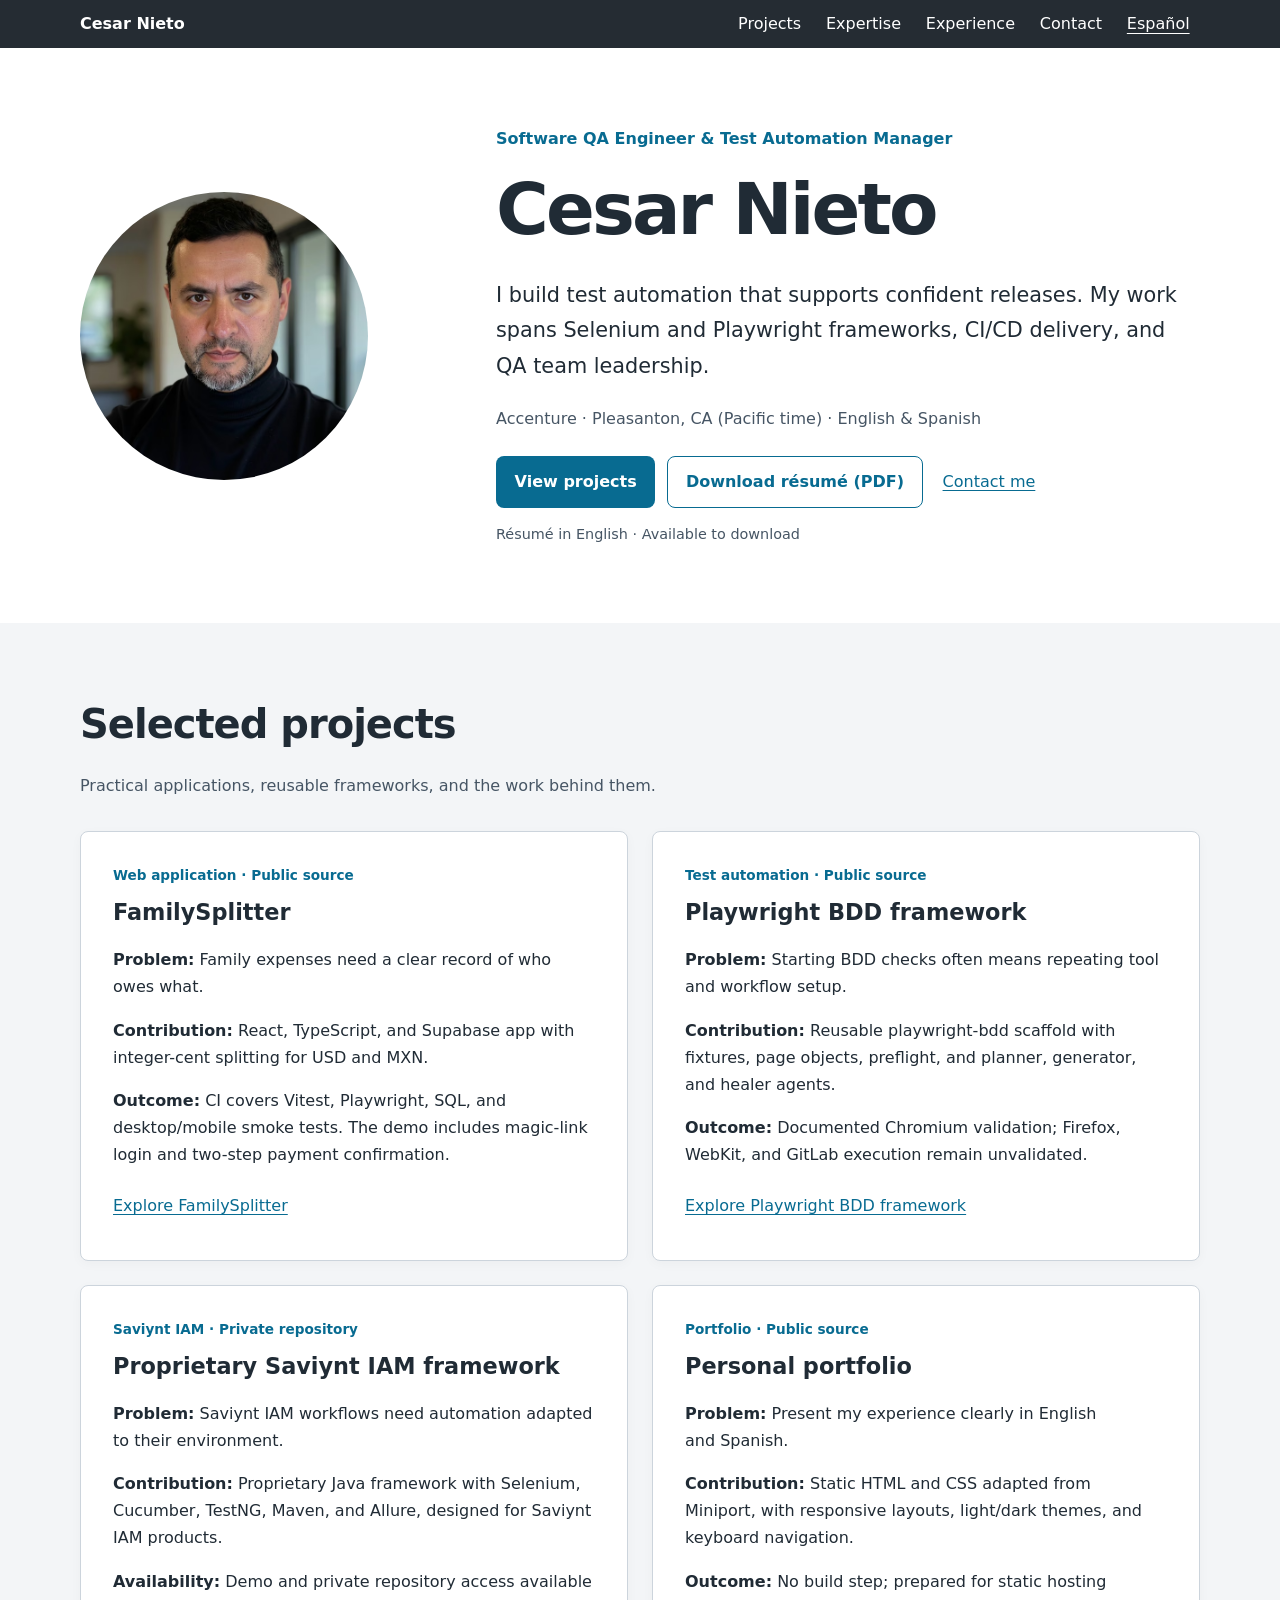
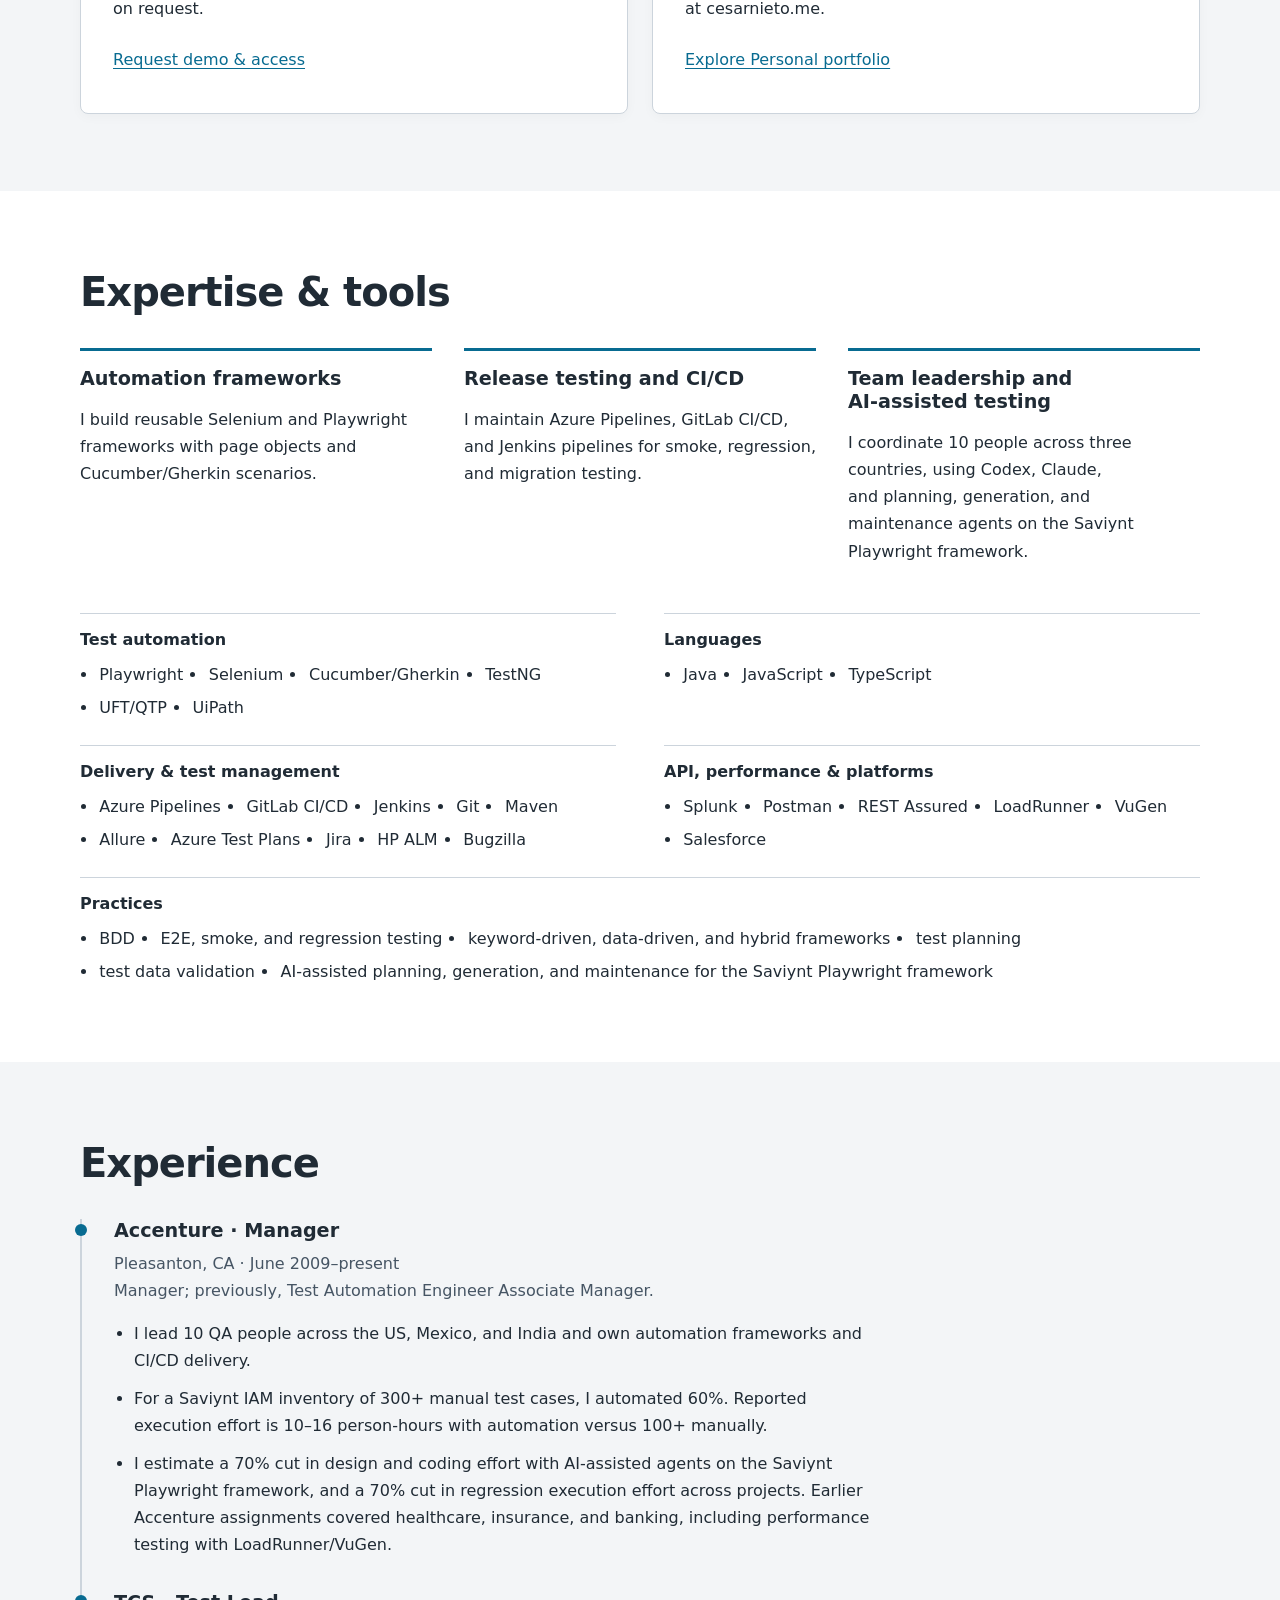
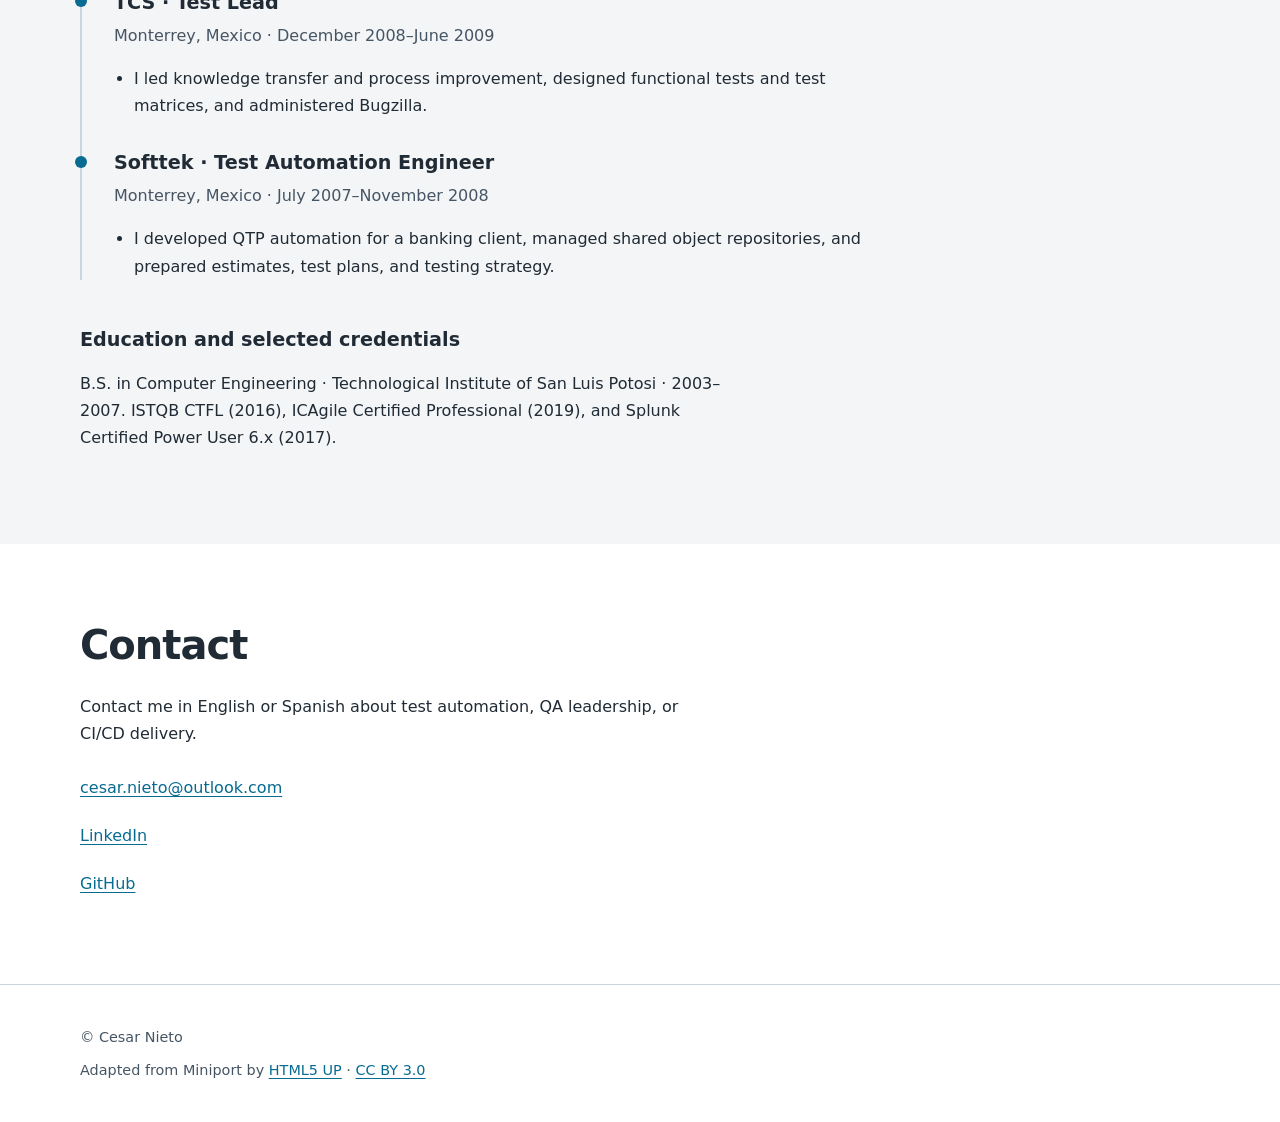
==== commit 26942b79: "feat(portfolio): prioritize projects in the bilingual layout Move project evidence directly after th" ====
--- a/index.html
+++ b/index.html
@@ -1,111 +1,418 @@
 <!doctype html>
 <!-- Adapted from Miniport by HTML5 UP. CC BY 3.0; see LICENSE.txt. -->
 <html lang="en">
-<head>
-  <meta charset="utf-8">
-  <meta name="viewport" content="width=device-width, initial-scale=1">
-  <meta name="color-scheme" content="light dark">
-    <title>Cesar Nieto | Software QA Engineer & Test Automation Manager</title>
-  <meta name="description" content="Software QA engineer and test automation manager at Accenture. Selenium and Playwright frameworks, CI/CD, and Saviynt IAM testing. English and Spanish.">
-    <link rel="canonical" href="https://cesarnieto.me/">
-    <link rel="alternate" hreflang="en" href="https://cesarnieto.me/">
-    <link rel="alternate" hreflang="es" href="https://cesarnieto.me/es/">
-    <link rel="alternate" hreflang="x-default" href="https://cesarnieto.me/">
-    <meta property="og:type" content="website">
-    <meta property="og:title" content="Cesar Nieto | Software QA Engineer & Test Automation Manager">
-    <meta property="og:description" content="Software QA engineer and test automation manager at Accenture. Selenium and Playwright frameworks, CI/CD, and Saviynt IAM testing. English and Spanish.">
-    <meta property="og:url" content="https://cesarnieto.me/">
-    <meta property="og:locale" content="en_US">
-    <meta property="og:locale:alternate" content="es_ES">
-    <meta property="og:image" content="https://cesarnieto.me/images/portrait.jpg">
-    <meta property="og:image:width" content="640">
-    <meta property="og:image:height" content="640">
-    <meta property="og:image:alt" content="Cesar Nieto">
-    <meta name="twitter:card" content="summary">
-    <link rel="stylesheet" href="./assets/css/site.css">
-    <script type="application/ld+json">{"@context": "https://schema.org", "@type": "Person", "name": "Cesar Nieto", "url": "https://cesarnieto.me/", "jobTitle": "Software QA Engineer and Test Automation Manager", "worksFor": {"@type": "Organization", "name": "Accenture"}, "sameAs": ["https://github.com/CesarNPadilla", "https://www.linkedin.com/in/cesarnpadilla"]}</script>
-</head>
-<body>
-  <a class="skip" href="#main">Skip to content</a>
-  <nav class="nav" aria-label="Main">
-    <div class="container">
-      <a href="#intro">Intro</a>
-      <a href="#work">What I work on</a>
-      <a href="#skills">Skills</a>
-      <a href="#projects">Projects</a>
-      <a href="#experience">Experience</a>
-      <a href="#contact">Contact</a>
-      <a class="language" href="./es/" lang="es" hreflang="es">Español</a>
-    </div>
-  </nav>
-  <main id="main" tabindex="-1">
-    <section id="intro" aria-labelledby="intro-title">
-      <div class="container intro">
-        <picture>
-          <source srcset="./images/portrait.avif" type="image/avif">
-          <source srcset="./images/portrait.webp" type="image/webp">
-          <img class="portrait" src="./images/portrait.jpg" alt="Portrait of Cesar Nieto" width="640" height="640" fetchpriority="high">
-        </picture>
-                <div>
-          <p class="eyebrow">Software QA Engineer & Test Automation Manager</p>
-          <h1 id="intro-title">Cesar Nieto</h1>
-          <p class="lead">I'm a software QA engineer and test automation manager at Accenture. I build Selenium and Playwright frameworks in Java, JavaScript, and TypeScript, and I own the CI/CD pipelines that exercise them. I'm based in Pleasanton, California, and I work in English and Spanish.</p>
-          <p class="meta">Accenture · Manager · Pleasanton, CA (Pacific time)</p>
-          <div class="actions">
-            <a class="button" href="mailto:cesar.nieto@outlook.com">Contact me</a>
-            <a href="./downloads/cesar-nieto-en.pdf" download aria-describedby="resume-note">Download résumé</a>
+  <head>
+    <meta charset="utf-8" />
+    <meta name="viewport" content="width=device-width, initial-scale=1" />
+    <meta name="color-scheme" content="light dark" />
+    <title>
+      Cesar Nieto | Software QA Engineer &amp; Test Automation Manager
+    </title>
+    <meta
+      name="description"
+      content="Software QA engineer and test automation manager at Accenture. Selenium and Playwright frameworks, CI/CD, and Saviynt IAM testing. English and Spanish."
+    />
+    <link rel="canonical" href="https://cesarnieto.me/" />
+    <link rel="alternate" hreflang="en" href="https://cesarnieto.me/" />
+    <link rel="alternate" hreflang="es" href="https://cesarnieto.me/es/" />
+    <link rel="alternate" hreflang="x-default" href="https://cesarnieto.me/" />
+    <meta property="og:type" content="website" />
+    <meta
+      property="og:title"
+      content="Cesar Nieto | Software QA Engineer &amp; Test Automation Manager"
+    />
+    <meta
+      property="og:description"
+      content="Software QA engineer and test automation manager at Accenture. Selenium and Playwright frameworks, CI/CD, and Saviynt IAM testing. English and Spanish."
+    />
+    <meta property="og:url" content="https://cesarnieto.me/" />
+    <meta property="og:locale" content="en_US" />
+    <meta property="og:locale:alternate" content="es_ES" />
+    <meta
+      property="og:image"
+      content="https://cesarnieto.me/images/portrait.jpg"
+    />
+    <meta property="og:image:width" content="640" />
+    <meta property="og:image:height" content="640" />
+    <meta property="og:image:alt" content="Cesar Nieto" />
+    <meta name="twitter:card" content="summary" />
+    <link rel="stylesheet" href="./assets/css/site.css" />
+    <script type="application/ld+json">
+      {
+        "@context": "https://schema.org",
+        "@type": "Person",
+        "name": "Cesar Nieto",
+        "url": "https://cesarnieto.me/",
+        "jobTitle": "Software QA Engineer and Test Automation Manager",
+        "worksFor": { "@type": "Organization", "name": "Accenture" },
+        "sameAs": [
+          "https://github.com/CesarNPadilla",
+          "https://www.linkedin.com/in/cesarnpadilla"
+        ]
+      }
+    </script>
+  </head>
+  <body>
+    <a class="skip" href="#main">Skip to content</a>
+    <nav class="nav" aria-label="Main">
+      <div class="container">
+        <a class="brand" href="#intro"
+          >Cesar Nieto<span class="visually-hidden"> · Introduction</span></a
+        >
+        <div class="nav-links">
+          <a href="#projects">Projects</a><a href="#skills">Expertise</a
+          ><a href="#experience">Experience</a><a href="#contact">Contact</a
+          ><a class="language" href="./es/" lang="es" hreflang="es">Español</a>
+        </div>
+      </div>
+    </nav>
+    <main id="main" tabindex="-1">
+      <section id="intro" aria-labelledby="intro-title">
+        <div class="container intro">
+          <picture>
+            <source srcset="./images/portrait.avif" type="image/avif" />
+            <source srcset="./images/portrait.webp" type="image/webp" />
+            <img
+              class="portrait"
+              src="./images/portrait.jpg"
+              alt="Portrait of Cesar Nieto"
+              width="640"
+              height="640"
+              fetchpriority="high"
+            />
+          </picture>
+          <div>
+            <p class="eyebrow">
+              Software QA Engineer &amp; Test Automation Manager
+            </p>
+            <h1 id="intro-title">Cesar Nieto</h1>
+            <p class="lead">
+              I build test automation that supports confident releases. My work
+              spans Selenium and Playwright frameworks, CI/CD delivery, and QA
+              team leadership.
+            </p>
+            <p class="meta">
+              Accenture · Pleasanton, CA (Pacific time) · English &amp; Spanish
+            </p>
+            <div class="actions">
+              <a class="button" href="#projects">View projects</a
+              ><a
+                class="button button-secondary"
+                href="./downloads/cesar-nieto-en.pdf"
+                download=""
+                aria-describedby="resume-note"
+                >Download résumé (PDF)</a
+              ><a class="text-action" href="mailto:cesar.nieto@outlook.com"
+                >Contact me</a
+              >
+            </div>
+            <p class="note" id="resume-note">
+              Résumé in English · Available to download
+            </p>
           </div>
-          <p class="note" id="resume-note">Full résumé · PDF</p>
-        </div>
+        </div>
+      </section>
+      <section id="projects" aria-labelledby="projects-title">
+        <div class="container">
+          <h2 id="projects-title">Selected projects</h2>
+          <p class="section-intro">
+            Practical applications, reusable frameworks, and the work behind
+            them.
+          </p>
+          <div class="projects-grid">
+            <article class="project-card">
+              <p class="eyebrow project-type">
+                Web application · Public source
+              </p>
+              <h3>FamilySplitter</h3>
+              <p>
+                <strong>Problem:</strong> Family expenses need a clear record of
+                who owes what.
+              </p>
+              <p>
+                <strong>Contribution:</strong> React, TypeScript, and Supabase
+                app with integer-cent splitting for USD and MXN.
+              </p>
+              <p>
+                <strong>Outcome:</strong> CI covers Vitest, Playwright, SQL, and
+                desktop/mobile smoke tests. The demo includes magic-link login
+                and two-step payment confirmation.
+              </p>
+              <a
+                href="https://github.com/CesarNPadilla/FamilySplitter"
+                rel="noopener"
+                class="project-link"
+                >Explore FamilySplitter</a
+              >
+            </article>
+            <article class="project-card">
+              <p class="eyebrow project-type">
+                Test automation · Public source
+              </p>
+              <h3>Playwright BDD framework</h3>
+              <p>
+                <strong>Problem:</strong> Starting BDD checks often means
+                repeating tool and workflow setup.
+              </p>
+              <p>
+                <strong>Contribution:</strong> Reusable playwright-bdd scaffold
+                with fixtures, page objects, preflight, and planner, generator,
+                and healer agents.
+              </p>
+              <p>
+                <strong>Outcome:</strong> Documented Chromium validation;
+                Firefox, WebKit, and GitLab execution remain unvalidated.
+              </p>
+              <a
+                href="https://github.com/CesarNPadilla/automation-playwright-framework"
+                rel="noopener"
+                class="project-link"
+                >Explore Playwright BDD framework</a
+              >
+            </article>
+            <article class="project-card">
+              <p class="eyebrow project-type">
+                Saviynt IAM · Private repository
+              </p>
+              <h3>Proprietary Saviynt IAM framework</h3>
+              <p>
+                <strong>Problem:</strong> Saviynt IAM workflows need automation
+                adapted to their environment.
+              </p>
+              <p>
+                <strong>Contribution:</strong> Proprietary Java framework with
+                Selenium, Cucumber, TestNG, Maven, and Allure, designed for
+                Saviynt IAM products.
+              </p>
+              <p>
+                <strong>Availability:</strong> Demo and private repository
+                access available on request.
+              </p>
+              <a
+                href="mailto:cesar.nieto@outlook.com?subject=Saviynt+IAM+framework+demo+request&amp;body=Hi+Cesar%2C+I+would+like+a+demo+of+your+proprietary+Java%2FSelenium+framework+for+Saviynt+IAM+and+to+request+access+to+the+private+repository."
+                class="project-link"
+                >Request demo &amp; access</a
+              >
+            </article>
+            <article class="project-card">
+              <p class="eyebrow project-type">Portfolio · Public source</p>
+              <h3>Personal portfolio</h3>
+              <p>
+                <strong>Problem:</strong> Present my experience clearly in
+                English and Spanish.
+              </p>
+              <p>
+                <strong>Contribution:</strong> Static HTML and CSS adapted from
+                Miniport, with responsive layouts, light/dark themes, and
+                keyboard navigation.
+              </p>
+              <p>
+                <strong>Outcome:</strong> No build step; prepared for static
+                hosting at cesarnieto.me.
+              </p>
+              <a
+                href="https://github.com/CesarNPadilla/CesarNieto.me"
+                rel="noopener"
+                class="project-link"
+                >Explore Personal portfolio</a
+              >
+            </article>
+          </div>
+        </div>
+      </section>
+
+      <section id="skills" aria-labelledby="skills-title">
+        <div class="container">
+          <h2 id="skills-title">Expertise &amp; tools</h2>
+          <div id="work" class="expertise-grid">
+            <article class="expertise-item">
+              <h3>Automation frameworks</h3>
+              <p>
+                I build reusable Selenium and Playwright frameworks with page
+                objects and Cucumber/Gherkin scenarios.
+              </p>
+            </article>
+            <article class="expertise-item">
+              <h3>Release testing and CI/CD</h3>
+              <p>
+                I maintain Azure Pipelines, GitLab CI/CD, and Jenkins pipelines
+                for smoke, regression, and migration testing.
+              </p>
+            </article>
+            <article class="expertise-item">
+              <h3>Team leadership and AI-assisted testing</h3>
+              <p>
+                I coordinate 10 people across three countries, using Codex,
+                Claude, and planning, generation, and maintenance agents on the
+                Saviynt Playwright framework.
+              </p>
+            </article>
+          </div>
+          <div class="tool-groups">
+            <article class="tool-group">
+              <h3>Test automation</h3>
+              <ul class="tool-list">
+                <li>Playwright</li>
+                <li>Selenium</li>
+                <li>Cucumber/Gherkin</li>
+                <li>TestNG</li>
+                <li>UFT/QTP</li>
+                <li>UiPath</li>
+              </ul>
+            </article>
+            <article class="tool-group">
+              <h3>Languages</h3>
+              <ul class="tool-list">
+                <li>Java</li>
+                <li>JavaScript</li>
+                <li>TypeScript</li>
+              </ul>
+            </article>
+            <article class="tool-group">
+              <h3>Delivery &amp; test management</h3>
+              <ul class="tool-list">
+                <li>Azure Pipelines</li>
+                <li>GitLab CI/CD</li>
+                <li>Jenkins</li>
+                <li>Git</li>
+                <li>Maven</li>
+                <li>Allure</li>
+                <li>Azure Test Plans</li>
+                <li>Jira</li>
+                <li>HP ALM</li>
+                <li>Bugzilla</li>
+              </ul>
+            </article>
+            <article class="tool-group">
+              <h3>API, performance &amp; platforms</h3>
+              <ul class="tool-list">
+                <li>Splunk</li>
+                <li>Postman</li>
+                <li>REST Assured</li>
+                <li>LoadRunner</li>
+                <li>VuGen</li>
+                <li>Salesforce</li>
+              </ul>
+            </article>
+            <article class="tool-group">
+              <h3>Practices</h3>
+              <ul class="tool-list">
+                <li>BDD</li>
+                <li>E2E, smoke, and regression testing</li>
+                <li>keyword-driven, data-driven, and hybrid frameworks</li>
+                <li>test planning</li>
+                <li>test data validation</li>
+                <li>
+                  AI-assisted planning, generation, and maintenance for the
+                  Saviynt Playwright framework
+                </li>
+              </ul>
+            </article>
+          </div>
+        </div>
+      </section>
+
+      <section id="experience" aria-labelledby="experience-title">
+        <div class="container">
+          <h2 id="experience-title">Experience</h2>
+          <div class="timeline">
+            <article class="career-entry">
+              <h3>Accenture · Manager</h3>
+              <p class="meta">
+                Pleasanton, CA ·
+                <time datetime="2009-06">June 2009</time>–present<br />Manager;
+                previously, Test Automation Engineer Associate Manager.
+              </p>
+
+              <ul class="achievements">
+                <li>
+                  I lead 10 QA people across the US, Mexico, and India and own
+                  automation frameworks and CI/CD delivery.
+                </li>
+                <li>
+                  For a Saviynt IAM inventory of 300+ manual test cases, I
+                  automated 60%. Reported execution effort is 10–16 person-hours
+                  with automation versus 100+ manually.
+                </li>
+                <li>
+                  I estimate a 70% cut in design and coding effort with
+                  AI-assisted agents on the Saviynt Playwright framework, and a
+                  70% cut in regression execution effort across projects.
+                  Earlier Accenture assignments covered healthcare, insurance,
+                  and banking, including performance testing with
+                  LoadRunner/VuGen.
+                </li>
+              </ul>
+            </article>
+            <article class="career-entry">
+              <h3>TCS · Test Lead</h3>
+              <p class="meta">
+                Monterrey, Mexico ·
+                <time datetime="2008-12">December 2008</time>–<time
+                  datetime="2009-06"
+                  >June 2009</time
+                >
+              </p>
+              <ul class="achievements">
+                <li>
+                  I led knowledge transfer and process improvement, designed
+                  functional tests and test matrices, and administered Bugzilla.
+                </li>
+              </ul>
+            </article>
+            <article class="career-entry">
+              <h3>Softtek · Test Automation Engineer</h3>
+              <p class="meta">
+                Monterrey, Mexico ·
+                <time datetime="2007-07">July 2007</time>–<time
+                  datetime="2008-11"
+                  >November 2008</time
+                >
+              </p>
+              <ul class="achievements">
+                <li>
+                  I developed QTP automation for a banking client, managed
+                  shared object repositories, and prepared estimates, test
+                  plans, and testing strategy.
+                </li>
+              </ul>
+            </article>
+          </div>
+          <h3 class="education-title">Education and selected credentials</h3>
+          <p>
+            B.S. in Computer Engineering · Technological Institute of San Luis
+            Potosi · 2003–2007. ISTQB CTFL (2016), ICAgile Certified
+            Professional (2019), and Splunk Certified Power User 6.x (2017).
+          </p>
+        </div>
+      </section>
+      <section id="contact" aria-labelledby="contact-title">
+        <div class="container">
+          <h2 id="contact-title">Contact</h2>
+          <p>
+            Contact me in English or Spanish about test automation, QA
+            leadership, or CI/CD delivery.
+          </p>
+          <address>
+            <a href="mailto:cesar.nieto@outlook.com">cesar.nieto@outlook.com</a
+            ><br />
+            <a href="https://www.linkedin.com/in/cesarnpadilla" rel="noopener"
+              >LinkedIn</a
+            ><br />
+            <a href="https://github.com/CesarNPadilla" rel="noopener">GitHub</a>
+          </address>
+        </div>
+      </section>
+    </main>
+    <footer>
+      <div class="container">
+        <p>© Cesar Nieto</p>
+        <p>
+          Adapted from Miniport by
+          <a href="https://html5up.net" rel="noopener">HTML5 UP</a> ·
+          <a href="./LICENSE.txt">CC BY 3.0</a>
+        </p>
       </div>
-    </section>
-    <section id="work" aria-labelledby="work-title"><div class="container">
-      <h2 id="work-title">What I work on</h2>
-<div class="grid">
-<article class="card"><h3>Automation frameworks</h3><p>I build Selenium and Playwright frameworks with reusable test code, page objects, and Cucumber/Gherkin scenarios.</p></article>
-<article class="card"><h3>Release testing and CI/CD</h3><p>I run smoke tests for every patch and regression tests for releases and migrations. I maintain pipelines in Azure Pipelines, GitLab CI/CD, and Jenkins.</p></article>
-<article class="card"><h3>Team leadership and AI-assisted testing</h3><p>I coordinate a team of 10 across three countries. I use Codex and Claude with Test Planner, Test Generator, and Test Healer agents to support the Saviynt Playwright framework.</p></article>
-</div>
-    </div></section>
-    <section id="skills" aria-labelledby="skills-title"><div class="container">
-      <h2 id="skills-title">Skills</h2>
-<div class="grid">
-<article class="card"><h3>Test automation</h3><p>Playwright · Selenium · Cucumber/Gherkin · TestNG · UFT/QTP · UiPath</p></article>
-<article class="card"><h3>Languages</h3><p>Java · JavaScript · TypeScript</p></article>
-<article class="card"><h3>CI/CD &amp; tooling</h3><p>Azure Pipelines · GitLab CI/CD · Jenkins · Git · Maven · Allure · Azure Test Plans · Jira · HP ALM · Bugzilla · Splunk · Postman · REST Assured · LoadRunner · VuGen · Salesforce</p></article>
-<article class="card"><h3>Practices</h3><p>BDD · E2E, smoke, and regression testing · keyword-driven, data-driven, and hybrid frameworks · test planning · test data validation · AI-assisted planning, generation, and maintenance for the Saviynt Playwright framework</p></article>
-<article class="card"><h3>Languages spoken</h3><p>English · Spanish</p></article>
-</div>
-    </div></section>
-    <section id="projects" aria-labelledby="projects-title"><div class="container">
-      <h2 id="projects-title">Projects</h2>
-<div class="grid">
-<article class="card"><h3>FamilySplitter</h3><p><strong>Problem:</strong> Family travel and property expenses need a clear record of who owes what.</p><p><strong>What I built:</strong> A mobile-first React and TypeScript app on Supabase with integer-cent split logic for USD and MXN. Checks run in Vitest, Playwright, and SQL.</p><p><strong>Outcome:</strong> CI runs the checks plus desktop and mobile smoke tests. The demo supports magic-link login and two-step payment confirmation.</p><a href="https://github.com/CesarNPadilla/FamilySplitter" rel="noopener">View repository</a></article>
-<article class="card"><h3>Playwright BDD framework</h3><p><strong>Problem:</strong> Starting BDD browser checks keeps re-plumbing Playwright Test, page objects, and agent workflows for each project.</p><p><strong>What I built:</strong> A TypeScript scaffold with playwright-bdd, fixtures, page objects, a preflight script, and three agent definitions: planner, generator, and healer.</p><p><strong>Outcome:</strong> The README documents Chromium validation. Firefox, WebKit, and GitLab execution are not yet validated.</p><a href="https://github.com/CesarNPadilla/automation-playwright-framework" rel="noopener">View repository</a></article>
-<article class="card"><h3>Proprietary Saviynt IAM framework</h3><p><strong>Problem:</strong> Saviynt IAM products need test automation adapted to their workflows and environments.</p><p><strong>What I built:</strong> A proprietary Java framework with Selenium, Cucumber, TestNG, Maven, and Allure, designed to be adapted to any Saviynt IAM product.</p><p><strong>Availability:</strong> The code is in a private repository. Request a demo and repository access to review the framework.</p><a href="mailto:cesar.nieto@outlook.com?subject=Saviynt+IAM+framework+demo+request&amp;body=Hi+Cesar%2C+I+would+like+a+demo+of+your+proprietary+Java%2FSelenium+framework+for+Saviynt+IAM+and+to+request+access+to+the+private+repository.">Request a demo and private repository access</a></article>
-<article class="card"><h3>Personal portfolio</h3><p><strong>Problem:</strong> Recruiters and peers need a concise bilingual view of my work.</p><p><strong>What I built:</strong> Static HTML and CSS adapted from Miniport with responsive layout, light/dark themes, and accessible navigation.</p><p><strong>Outcome:</strong> Published on GitHub Pages at cesarnieto.me with no build step.</p><a href="https://github.com/CesarNPadilla/CesarNieto.me" rel="noopener">View repository</a></article>
-</div>
-    </div></section>
-    <section id="experience" aria-labelledby="experience-title"><div class="container">
-      <h2 id="experience-title">Experience</h2>
-<div class="experience-list"><article class="card"><h3>Accenture · Manager</h3><p class="meta">Pleasanton, CA · June 2009–present<br>Manager; previously Test Automation Engineer Associate Manager.</p><p>I lead 10 QA people across the US, Mexico, and India and own automation frameworks and CI/CD delivery.</p>
-<p>For a Saviynt IAM inventory of 300+ manual test cases, I automated 60%. Reported execution effort is 10–16 person-hours with automation versus 100+ manually.</p>
-<p>I estimate a 70% cut in design and coding effort with AI-assisted agents on the Saviynt Playwright framework, and a 70% cut in regression execution effort across projects. Earlier Accenture assignments covered healthcare, insurance, and banking, including performance testing with LoadRunner/VuGen.</p></article>
-<article class="card"><h3>TCS · Test Lead</h3><p class="meta">Monterrey, Mexico · December 2008–June 2009</p><p>I led knowledge transfer and process improvement, designed functional tests and test matrices, and administered Bugzilla.</p></article>
-<article class="card"><h3>Softtek · Test Automation Engineer</h3><p class="meta">Monterrey, Mexico · July 2007–November 2008</p><p>I developed QTP automation for a banking client, managed shared object repositories, and prepared estimates, test plans, and testing strategy.</p></article></div><h3>Education and selected credentials</h3><p>B.S. in Computer Engineering · Technological Institute of San Luis Potosi · 2003–2007. ISTQB CTFL (2016), ICAgile Certified Professional (2019), and Splunk Certified Power User 6.x (2017).</p>
-    </div></section>
-    <section id="contact" aria-labelledby="contact-title"><div class="container">
-      <h2 id="contact-title">Contact</h2><p>Contact me in English or Spanish about test automation, QA leadership, or CI/CD delivery.</p>
-      <address>
-        <a href="mailto:cesar.nieto@outlook.com">cesar.nieto@outlook.com</a><br>
-        <a href="https://www.linkedin.com/in/cesarnpadilla" rel="noopener">LinkedIn</a><br>
-        <a href="https://github.com/CesarNPadilla" rel="noopener">GitHub</a>
-      </address>
-    </div></section>
-  </main>
-  <footer><div class="container">
-    <p>© Cesar Nieto</p>
-    <p>Adapted from Miniport by <a href="https://html5up.net" rel="noopener">HTML5 UP</a> · <a href="./LICENSE.txt">CC BY 3.0</a></p>
-  </div></footer>
-</body>
+    </footer>
+  </body>
 </html>
--- a/assets/css/site.css
+++ b/assets/css/site.css
@@ -1,9 +1,474 @@
-/* Adapted from Miniport by HTML5 UP; attribution retained in each page. */
-:root{color-scheme:light dark;--bg:#fff;--panel:#f3f5f7;--card:#fff;--text:#202b35;--muted:#465564;--accent:#086b91;--border:#ccd4dc;--nav:#252c33;--focus:#a64200}
-*{box-sizing:border-box}html{scroll-behavior:smooth;scroll-padding-top:7rem}body{margin:0;background:var(--bg);color:var(--text);font:1rem/1.7 system-ui,-apple-system,"Segoe UI",sans-serif}a{color:var(--accent);text-underline-offset:.2em}a:hover{text-decoration-thickness:.15em}a:focus-visible{outline:3px solid var(--focus);outline-offset:5px}h1,h2,h3{line-height:1.2;color:var(--text);text-wrap:balance}h1{font-size:clamp(2.2rem,6vw,4rem);margin:.2em 0}h2{font-size:clamp(1.7rem,4vw,2.4rem)}h3{font-size:1.2rem}p{max-width:65ch;text-wrap:pretty}img{display:block;max-width:100%;height:auto}.container{width:min(70rem,100% - 3rem);margin:auto}::selection{background:var(--accent);color:var(--bg)}.skip{position:absolute;left:1rem;top:-8rem;background:var(--bg);padding:1rem;z-index:10}.skip:focus{top:1rem}.nav{background:var(--nav);position:sticky;top:0;z-index:2;box-shadow:0 2px 5px #0003}.nav .container{display:flex;flex-wrap:wrap;align-items:center;justify-content:center;gap:.25rem}.nav a{color:#fff;display:inline-flex;align-items:center;min-height:48px;padding:.5rem .7rem;text-decoration:none;border-radius:.3rem}.nav a:hover,.nav a[aria-current]{background:#414c57}.nav a:focus-visible{outline-color:#ffc078;outline-offset:-3px}.language{margin-inline-start:auto}section{padding:clamp(3rem,7vw,6rem) 0;border-bottom:1px solid var(--border)}section:nth-child(even){background:var(--panel)}.intro{display:grid;grid-template-columns:minmax(0,1fr) minmax(15rem,2fr);align-items:center;gap:clamp(2rem,5vw,4rem)}.portrait{width:100%;max-width:20rem;border-radius:50%;box-shadow:0 4px 20px #0002}.eyebrow{font-weight:700;color:var(--accent);margin:0}.lead{font-size:clamp(1.1rem,2vw,1.3rem)}.meta,.note{color:var(--muted)}.actions{display:flex;flex-wrap:wrap;gap:1rem;align-items:center;margin-top:1.5rem}.button{display:inline-flex;align-items:center;justify-content:center;min-height:48px;padding:.75rem 1.3rem;background:var(--accent);color:#fff;border-radius:.5rem;font-weight:650;text-decoration:none;box-shadow:0 2px 3px #0002}.grid{display:grid;grid-template-columns:repeat(auto-fit,minmax(min(100%,18rem),1fr));gap:1.5rem}.card{padding:1.5rem;background:var(--card);border:1px solid var(--border);border-radius:.4rem;box-shadow:0 3px 8px #0001}.card h3{margin-top:0}.card p:last-child{margin-bottom:0}ul{padding-inline-start:1.25rem}.pending{border-inline-start:4px solid var(--accent);padding:1rem 1.5rem;background:var(--card)}address{font-style:normal;overflow-wrap:anywhere}address a{display:inline-block;min-height:44px;padding:.4rem 0}footer{padding:2rem 0;color:var(--muted);font-size:.9rem}footer p{margin:.5rem 0}
-@media(prefers-color-scheme:dark){:root{--bg:#171e25;--panel:#202932;--card:#25313b;--text:#f0f4f8;--muted:#c2ceda;--accent:#8dd8f6;--border:#52616f;--focus:#ffc078}.button{background:#096e94;color:#fff}}
-@media(max-width:650px){.intro{grid-template-columns:1fr}.portrait{max-width:12rem;margin:auto}.container{width:calc(100% - 2rem)}.nav{position:relative}.language{margin-inline-start:0}.nav a{padding:.5rem}.intro .actions{align-items:stretch}.button{width:100%}}
-@media(prefers-reduced-motion:reduce){html{scroll-behavior:auto}}
-@media print{.nav,.actions,.skip,footer{display:none}section{border-bottom:0;break-before:auto}main{display:block}.portrait{max-width:9rem}}
+﻿/* Adapted from Miniport by HTML5 UP; attribution retained in each page. */
+:root {
+  color-scheme: light dark;
+  --bg: #fff;
+  --panel: #f3f5f7;
+  --card: #fff;
+  --text: #202b35;
+  --muted: #465564;
+  --accent: #086b91;
+  --border: #ccd4dc;
+  --nav: #252c33;
+  --focus: #a64200;
+  --space-1: 0.5rem;
+  --space-2: 1rem;
+  --space-3: 1.5rem;
+  --space-4: 2rem;
+  --space-5: 3rem;
+  --radius: 0.5rem;
+  --shadow: 0 3px 12px #00000008;
+}
+* {
+  box-sizing: border-box;
+}
+html {
+  scroll-behavior: smooth;
+  scroll-padding-top: 6rem;
+}
+body {
+  margin: 0;
+  background: var(--bg);
+  color: var(--text);
+  font:
+    1rem/1.7 system-ui,
+    -apple-system,
+    "Segoe UI",
+    sans-serif;
+}
+a {
+  color: var(--accent);
+  text-underline-offset: 0.2em;
+}
+a:hover {
+  text-decoration-thickness: 0.15em;
+}
+a:focus-visible {
+  outline: 3px solid var(--focus);
+  outline-offset: 4px;
+}
+h1,
+h2,
+h3 {
+  line-height: 1.2;
+  color: var(--text);
+  text-wrap: balance;
+}
+h1 {
+  font-size: clamp(2.5rem, 6vw, 4.5rem);
+  letter-spacing: -0.04em;
+  margin: 0.2em 0 0.35em;
+}
+h2 {
+  font-size: clamp(1.75rem, 4vw, 2.5rem);
+  letter-spacing: -0.025em;
+  margin: 0 0 var(--space-3);
+}
+h3 {
+  font-size: 1.2rem;
+}
+p {
+  max-width: 65ch;
+  text-wrap: pretty;
+}
+img {
+  display: block;
+  max-width: 100%;
+  height: auto;
+}
+.container {
+  width: min(70rem, 100% - 3rem);
+  margin-inline: auto;
+}
+::selection {
+  background: var(--accent);
+  color: var(--bg);
+}
+.visually-hidden {
+  position: absolute;
+  width: 1px;
+  height: 1px;
+  padding: 0;
+  margin: -1px;
+  overflow: hidden;
+  clip-path: inset(50%);
+  white-space: nowrap;
+  border: 0;
+}
+.skip {
+  position: absolute;
+  left: 1rem;
+  top: -8rem;
+  background: var(--bg);
+  padding: 1rem;
+  z-index: 10;
+}
+.skip:focus {
+  top: 1rem;
+}
+.nav {
+  background: var(--nav);
+  position: sticky;
+  top: 0;
+  z-index: 2;
+}
+.nav .container {
+  display: flex;
+  align-items: center;
+  justify-content: space-between;
+  gap: var(--space-2);
+}
+.nav-links {
+  display: flex;
+  flex-wrap: wrap;
+  gap: 0.25rem;
+}
+.nav a {
+  color: #fff;
+  display: inline-flex;
+  align-items: center;
+  min-height: 48px;
+  padding: 0.5rem 0.65rem;
+  text-decoration: none;
+  border-radius: var(--radius);
+}
+.nav .brand {
+  font-weight: 700;
+  padding-inline-start: 0;
+  white-space: nowrap;
+}
+.nav a:hover {
+  background: #414c57;
+}
+.nav a:focus-visible {
+  outline-color: #ffc078;
+  outline-offset: -3px;
+}
+.nav .language {
+  text-decoration: underline;
+  text-underline-offset: 0.25em;
+}
+section {
+  padding: clamp(3rem, 6vw, 5rem) 0;
+}
+#projects,
+#experience {
+  background: var(--panel);
+}
+.intro {
+  display: grid;
+  grid-template-columns: minmax(0, 1fr) minmax(0, 2fr);
+  align-items: center;
+  gap: clamp(2rem, 5vw, 4rem);
+}
+.portrait {
+  width: 100%;
+  max-width: 18rem;
+  border-radius: 50%;
+}
+.eyebrow {
+  font-weight: 700;
+  color: var(--accent);
+  margin: 0;
+}
+.lead {
+  font-size: clamp(1.1rem, 2vw, 1.3rem);
+}
+.meta,
+.note {
+  color: var(--muted);
+}
+.note {
+  font-size: 0.9rem;
+  margin-bottom: 0;
+}
+.actions {
+  display: flex;
+  flex-wrap: wrap;
+  gap: 0.75rem;
+  align-items: center;
+  margin-top: var(--space-3);
+}
+.button {
+  display: inline-flex;
+  align-items: center;
+  justify-content: center;
+  min-height: 48px;
+  padding: 0.7rem 1.1rem;
+  background: var(--accent);
+  color: #fff;
+  border: 1px solid transparent;
+  border-radius: var(--radius);
+  font-weight: 650;
+  text-decoration: none;
+}
+.button:hover {
+  text-decoration: underline;
+}
+.button-secondary {
+  background: transparent;
+  color: var(--accent);
+  border-color: currentColor;
+}
+.text-action,
+.project-link {
+  display: inline-flex;
+  align-items: center;
+  min-height: 48px;
+  padding-block: 0.5rem;
+}
+.text-action {
+  padding-inline: 0.5rem;
+}
+.section-intro {
+  color: var(--muted);
+  margin: 0 0 var(--space-4);
+}
+.projects-grid {
+  display: grid;
+  grid-template-columns: repeat(2, minmax(0, 1fr));
+  gap: var(--space-3);
+}
+.project-card {
+  display: flex;
+  flex-direction: column;
+  min-width: 0;
+  padding: clamp(1.25rem, 3vw, 2rem);
+  background: var(--card);
+  border: 1px solid var(--border);
+  border-radius: var(--radius);
+  box-shadow: var(--shadow);
+}
+.project-type {
+  font-size: 0.85rem;
+}
+.project-card h3 {
+  font-size: 1.4rem;
+  margin: 0.75rem 0;
+}
+.project-card p:not(.eyebrow) {
+  margin: 0.5rem 0;
+}
+.project-link {
+  margin-top: auto;
+  padding-top: var(--space-2);
+  align-self: flex-start;
+}
+.expertise-grid {
+  display: grid;
+  grid-template-columns: repeat(3, minmax(0, 1fr));
+  gap: var(--space-4);
+  margin: var(--space-4) 0 var(--space-5);
+}
+.expertise-item {
+  border-top: 3px solid var(--accent);
+  padding-top: var(--space-2);
+}
+.expertise-item h3 {
+  margin: 0 0 var(--space-2);
+}
+.expertise-item p {
+  margin: 0;
+}
+.tool-groups {
+  display: grid;
+  grid-template-columns: repeat(2, minmax(0, 1fr));
+  gap: var(--space-3) var(--space-5);
+}
+.tool-group {
+  border-top: 1px solid var(--border);
+  padding-top: var(--space-2);
+  min-width: 0;
+}
+.tool-group h3 {
+  margin: 0 0 0.75rem;
+  font-size: 1rem;
+}
+.tool-list {
+  display: flex;
+  flex-wrap: wrap;
+  gap: 0.35rem 1.5rem;
+  padding-inline-start: 1.1rem;
+  margin: 0;
+}
+.tool-list li {
+  padding-inline-start: 0.1rem;
+  max-width: 100%;
+}
+.timeline {
+  border-inline-start: 2px solid var(--border);
+  padding-inline-start: var(--space-4);
+  margin-top: var(--space-4);
+}
+.career-entry {
+  position: relative;
+  padding-bottom: var(--space-4);
+}
+.career-entry:last-child {
+  padding-bottom: 0;
+}
+.career-entry::before {
+  content: "";
+  position: absolute;
+  width: 0.75rem;
+  height: 0.75rem;
+  border-radius: 50%;
+  background: var(--accent);
+  inset-inline-start: calc(-2rem - 0.4375rem);
+  top: 0.3rem;
+}
+.career-entry h3 {
+  margin: 0 0 0.5rem;
+}
+.career-entry .meta {
+  margin: 0 0 var(--space-2);
+}
+.achievements {
+  max-width: 75ch;
+  margin: 0;
+  padding-inline-start: 1.25rem;
+}
+.achievements li + li {
+  margin-top: 0.65rem;
+}
+.education-title {
+  margin-top: var(--space-5);
+}
+address {
+  font-style: normal;
+  overflow-wrap: anywhere;
+}
+address a {
+  display: inline-flex;
+  align-items: center;
+  min-height: 48px;
+  padding: 0.4rem 0;
+}
+footer {
+  padding: var(--space-4) 0;
+  border-top: 1px solid var(--border);
+  color: var(--muted);
+  font-size: 0.9rem;
+}
+footer p {
+  margin: 0.5rem 0;
+}
+@media (prefers-color-scheme: dark) {
+  :root {
+    --bg: #171e25;
+    --panel: #202932;
+    --card: #25313b;
+    --text: #f0f4f8;
+    --muted: #c2ceda;
+    --accent: #8dd8f6;
+    --border: #52616f;
+    --focus: #ffc078;
+    --shadow: none;
+  }
+  .button:not(.button-secondary) {
+    background: #096e94;
+    color: #fff;
+  }
+}
+@media (max-width: 900px) {
+  .nav .container {
+    gap: 0.25rem;
+  }
+  .nav a {
+    padding-inline: 0.5rem;
+  }
+  .expertise-grid {
+    grid-template-columns: 1fr;
+    gap: var(--space-3);
+  }
+}
+@media (max-width: 700px) {
+  html {
+    scroll-padding-top: 1rem;
+  }
+  .container {
+    width: calc(100% - 2rem);
+  }
+  .nav {
+    position: relative;
+  }
+  .nav .container {
+    flex-wrap: wrap;
+    padding-block: 0.25rem;
+  }
+  .nav .brand {
+    display: none;
+  }
+  .nav-links {
+    width: 100%;
+    justify-content: center;
+    gap: 0 0.1rem;
+  }
+  .nav a {
+    font-size: 0.85rem;
+    padding-inline: 0.35rem;
+  }
+  .intro {
+    grid-template-columns: 1fr;
+    gap: var(--space-3);
+  }
+  .portrait {
+    max-width: 9rem;
+  }
+  .projects-grid,
+  .tool-groups {
+    grid-template-columns: 1fr;
+  }
+  .actions {
+    align-items: stretch;
+  }
+  .actions .button {
+    flex: 1 1 12rem;
+  }
+  .timeline {
+    padding-inline-start: var(--space-3);
+  }
+  .career-entry::before {
+    inset-inline-start: calc(-1.5rem - 0.4375rem);
+  }
+}
+@media (prefers-reduced-motion: reduce) {
+  html {
+    scroll-behavior: auto;
+  }
+}
+@media print {
+  .nav,
+  .actions,
+  .skip {
+    display: none;
+  }
+  :root {
+    --bg: #fff;
+    --panel: #fff;
+    --card: #fff;
+    --text: #000;
+    --muted: #333;
+    --accent: #000;
+    --border: #777;
+  }
+  section {
+    padding: 1.5rem 0;
+  }
+  .portrait {
+    max-width: 9rem;
+  }
+  .projects-grid,
+  .expertise-grid,
+  .tool-groups {
+    display: block;
+  }
+  .project-card,
+  .career-entry {
+    break-inside: avoid;
+    margin-bottom: 1rem;
+  }
+}
 
-.experience-list{display:grid;gap:1.5rem}.experience-list p{max-width:75ch}
+.tool-group:last-child {
+  grid-column: 1 / -1;
+}
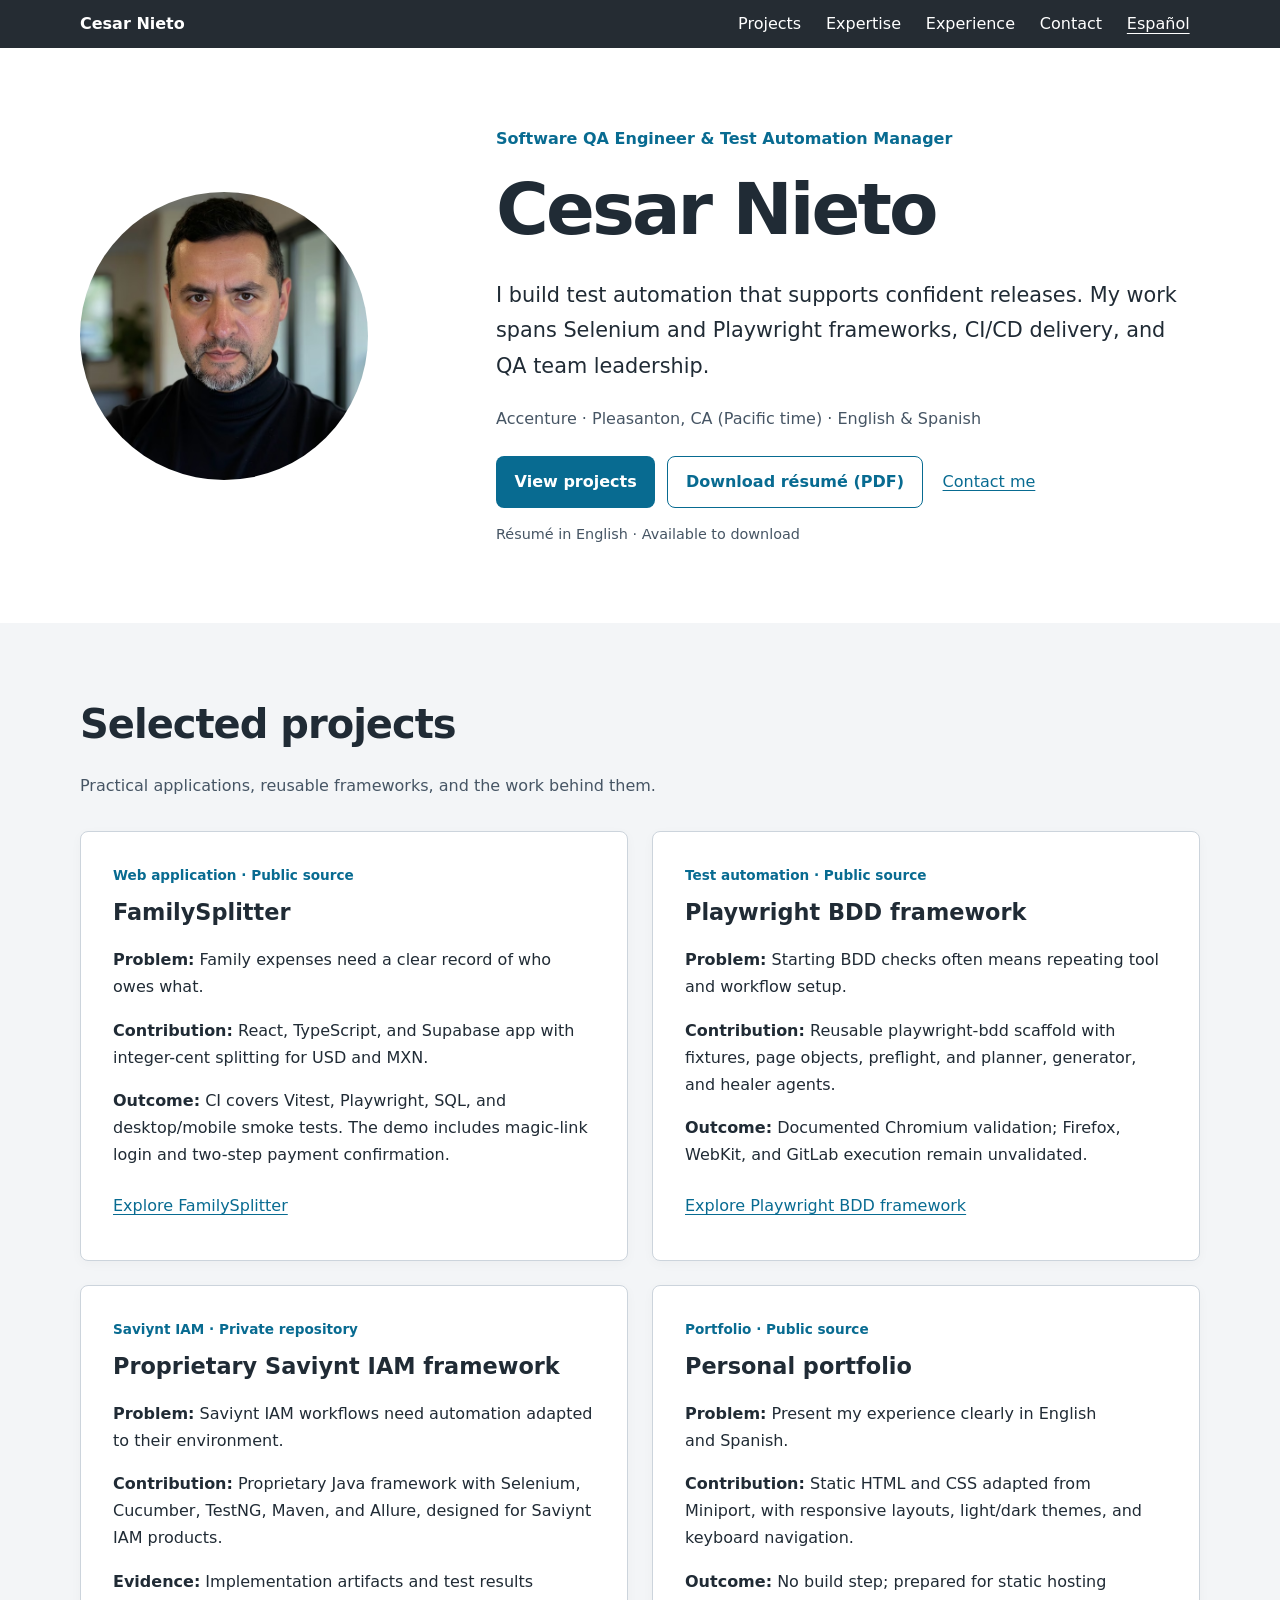
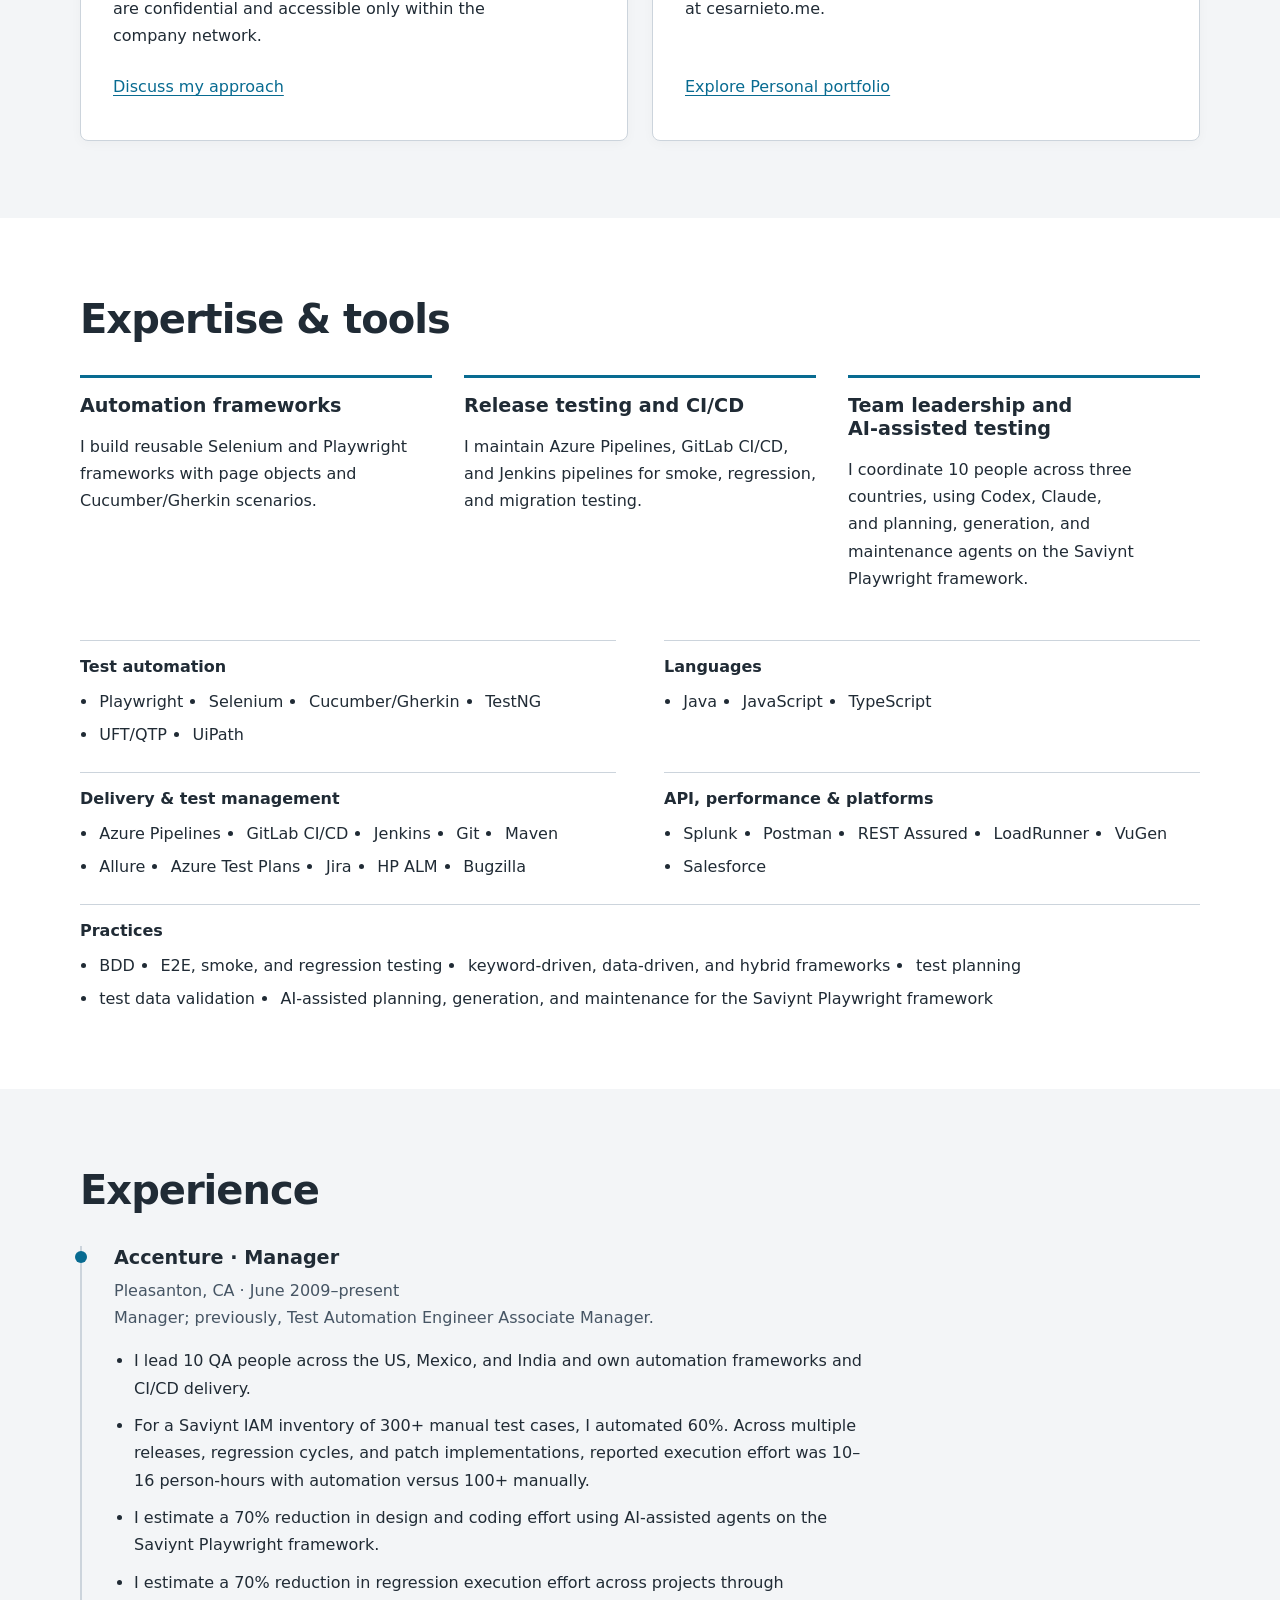
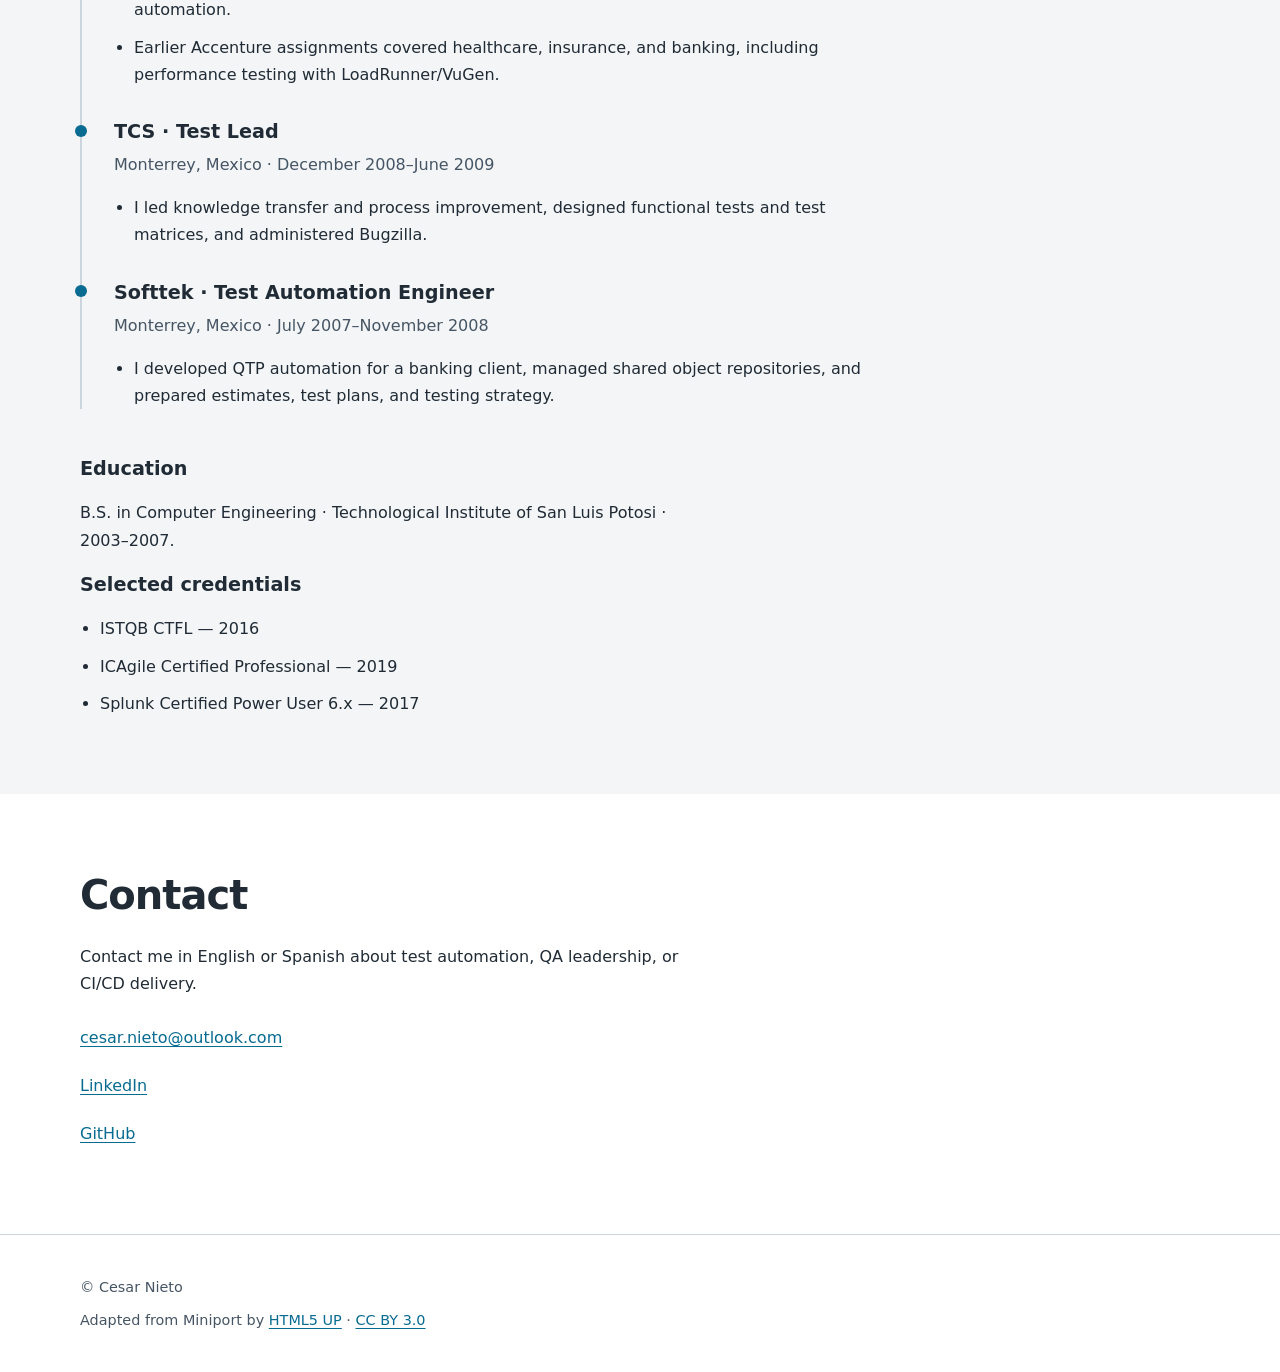
==== commit b71efaca: "fix(content): clarify project confidentiality and reported outcomes Replace private demo and reposit" ====
--- a/index.html
+++ b/index.html
@@ -185,13 +185,14 @@
                 Saviynt IAM products.
               </p>
               <p>
-                <strong>Availability:</strong> Demo and private repository
-                access available on request.
+                <strong>Evidence:</strong> Implementation artifacts and test
+                results are confidential and accessible only within the company
+                network.
               </p>
               <a
-                href="mailto:cesar.nieto@outlook.com?subject=Saviynt+IAM+framework+demo+request&amp;body=Hi+Cesar%2C+I+would+like+a+demo+of+your+proprietary+Java%2FSelenium+framework+for+Saviynt+IAM+and+to+request+access+to+the+private+repository."
+                href="mailto:cesar.nieto@outlook.com?subject=Discuss%20the%20Saviynt%20IAM%20automation%20approach"
                 class="project-link"
-                >Request demo &amp; access</a
+                >Discuss my approach</a
               >
             </article>
             <article class="project-card">
@@ -331,13 +332,20 @@
                 </li>
                 <li>
                   For a Saviynt IAM inventory of 300+ manual test cases, I
-                  automated 60%. Reported execution effort is 10–16 person-hours
-                  with automation versus 100+ manually.
-                </li>
-                <li>
-                  I estimate a 70% cut in design and coding effort with
-                  AI-assisted agents on the Saviynt Playwright framework, and a
-                  70% cut in regression execution effort across projects.
+                  automated 60%. Across multiple releases, regression cycles,
+                  and patch implementations, reported execution effort was 10–16
+                  person-hours with automation versus 100+ manually.
+                </li>
+
+                <li>
+                  I estimate a 70% reduction in design and coding effort using
+                  AI-assisted agents on the Saviynt Playwright framework.
+                </li>
+                <li>
+                  I estimate a 70% reduction in regression execution effort
+                  across projects through automation.
+                </li>
+                <li>
                   Earlier Accenture assignments covered healthcare, insurance,
                   and banking, including performance testing with
                   LoadRunner/VuGen.
@@ -378,12 +386,17 @@
               </ul>
             </article>
           </div>
-          <h3 class="education-title">Education and selected credentials</h3>
+          <h3 class="education-title">Education</h3>
           <p>
             B.S. in Computer Engineering · Technological Institute of San Luis
-            Potosi · 2003–2007. ISTQB CTFL (2016), ICAgile Certified
-            Professional (2019), and Splunk Certified Power User 6.x (2017).
+            Potosi · 2003–2007.
           </p>
+          <h3>Selected credentials</h3>
+          <ul class="achievements">
+            <li>ISTQB CTFL — 2016</li>
+            <li>ICAgile Certified Professional — 2019</li>
+            <li>Splunk Certified Power User 6.x — 2017</li>
+          </ul>
         </div>
       </section>
       <section id="contact" aria-labelledby="contact-title">
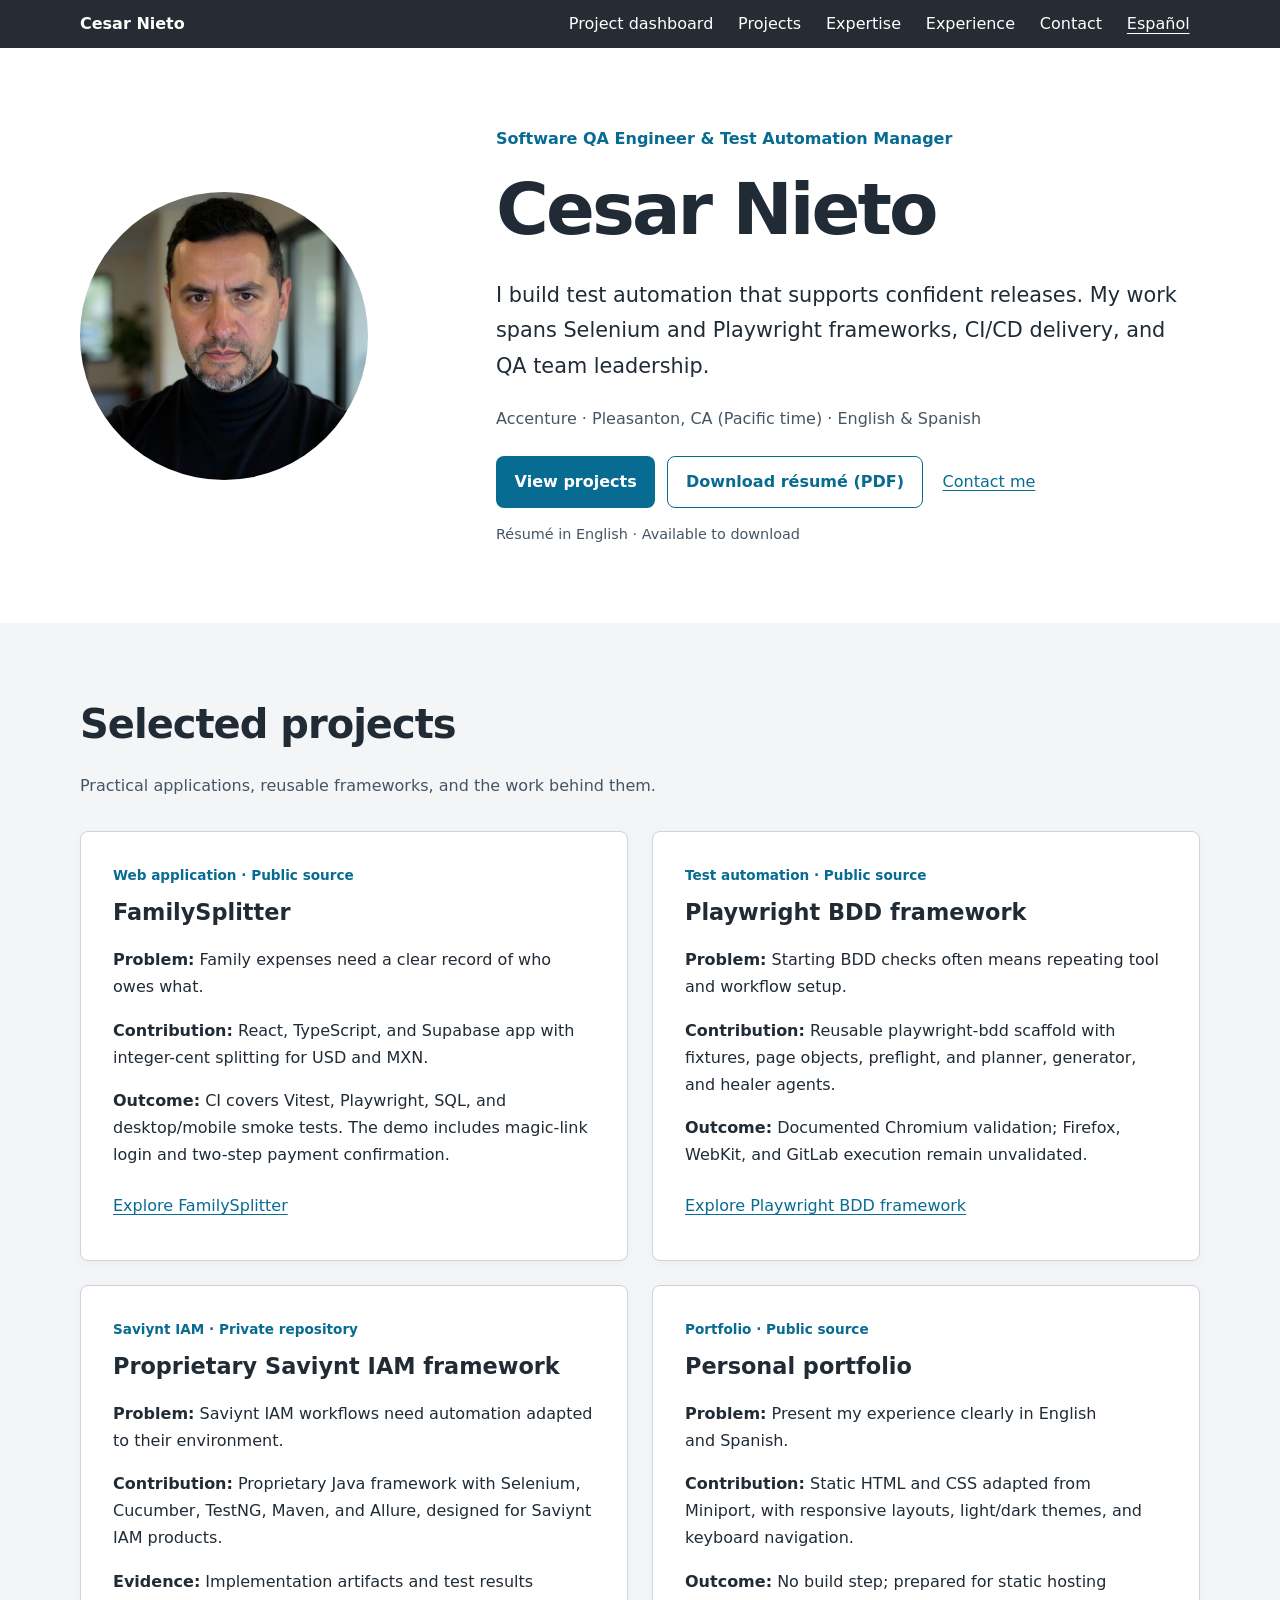
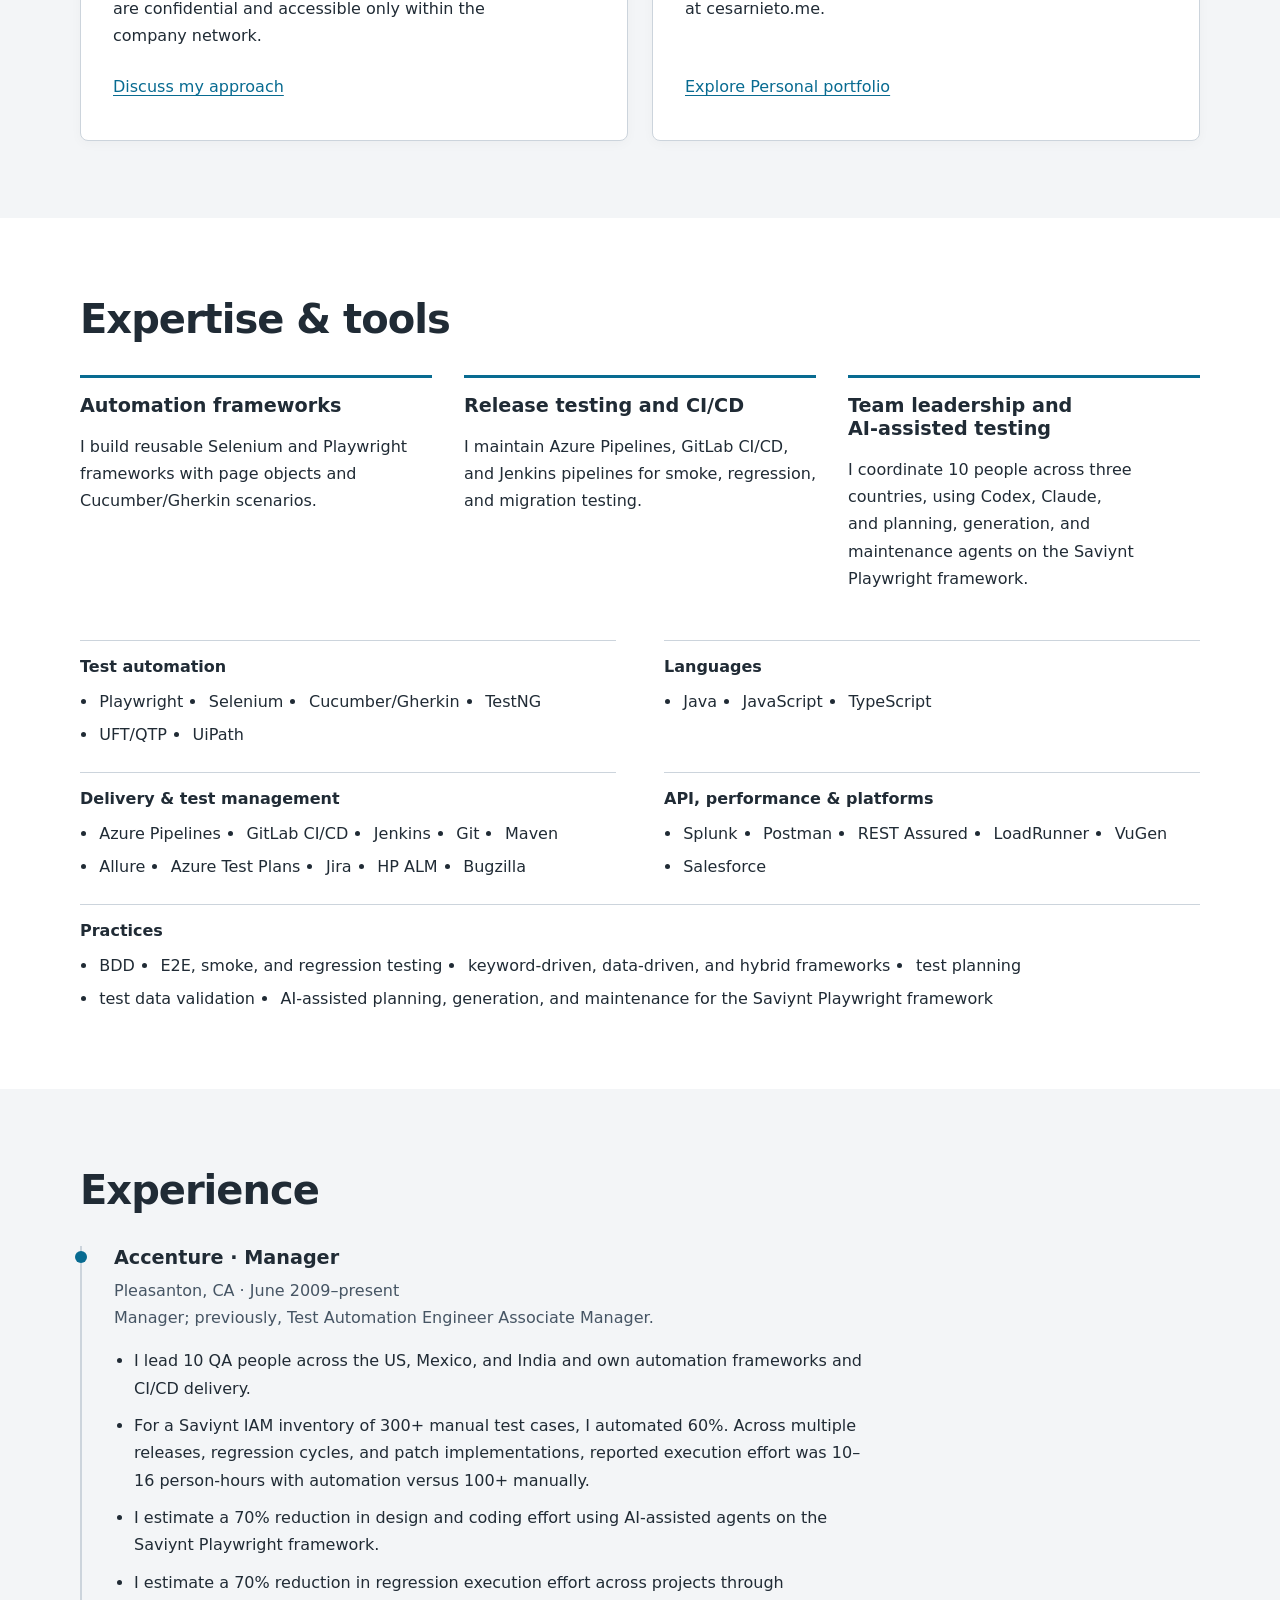
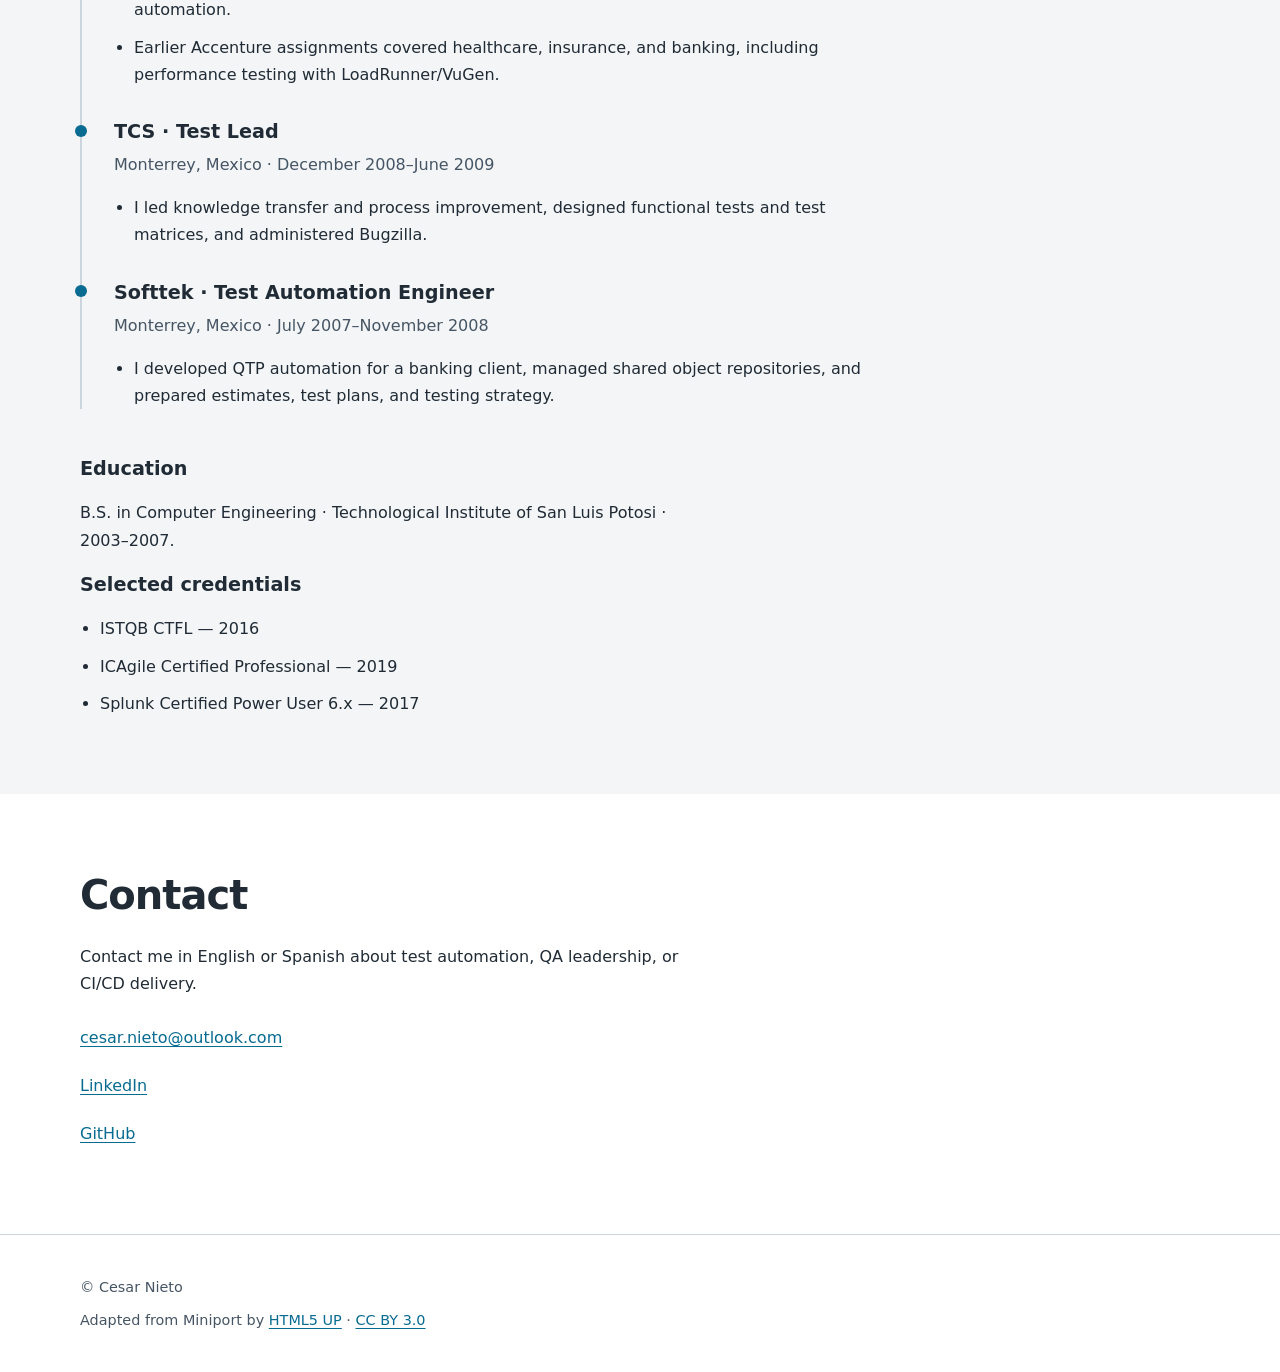
==== commit f3f34d5e: "feat(portfolio): add bilingual project dashboard Add searchable project cards, technology filters, m" ====
--- a/index.html
+++ b/index.html
@@ -60,6 +60,7 @@
           >Cesar Nieto<span class="visually-hidden"> · Introduction</span></a
         >
         <div class="nav-links">
+          <a href="./projects/">Project dashboard</a>
           <a href="#projects">Projects</a><a href="#skills">Expertise</a
           ><a href="#experience">Experience</a><a href="#contact">Contact</a
           ><a class="language" href="./es/" lang="es" hreflang="es">Español</a>
